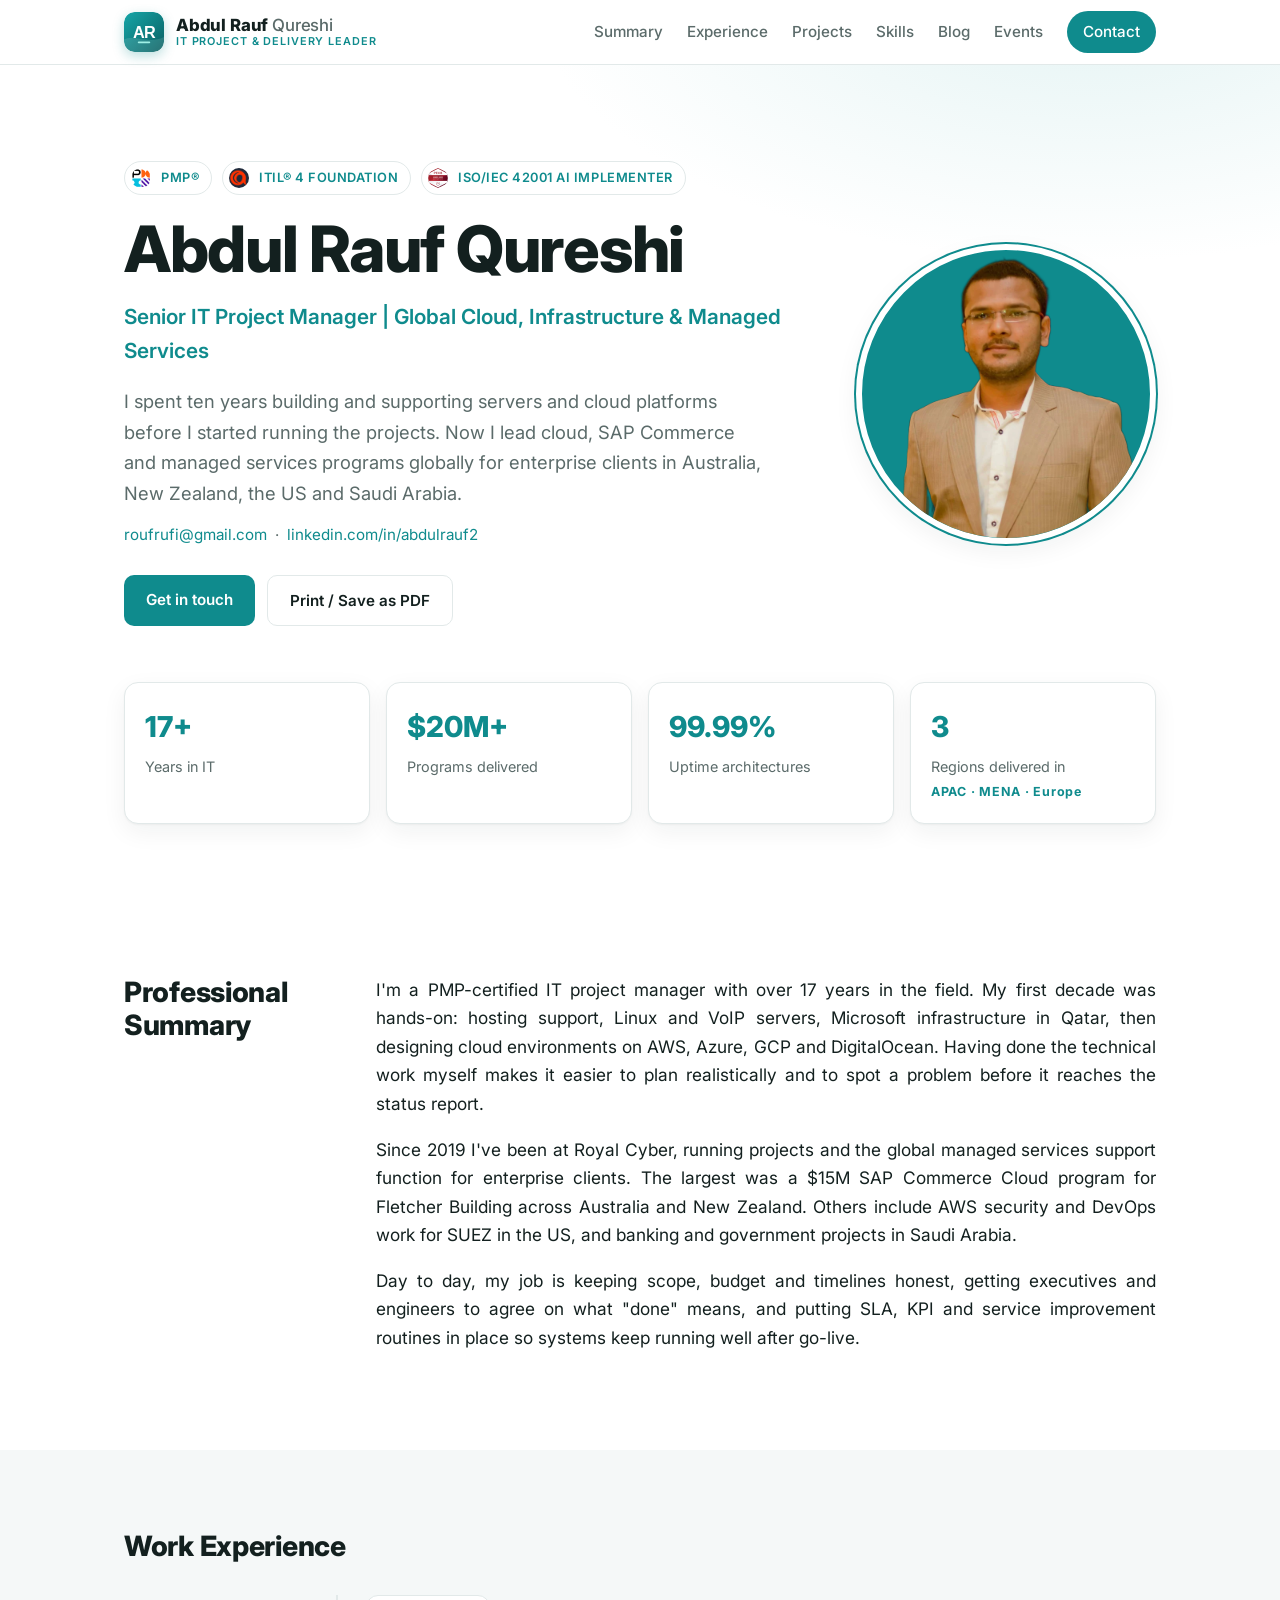
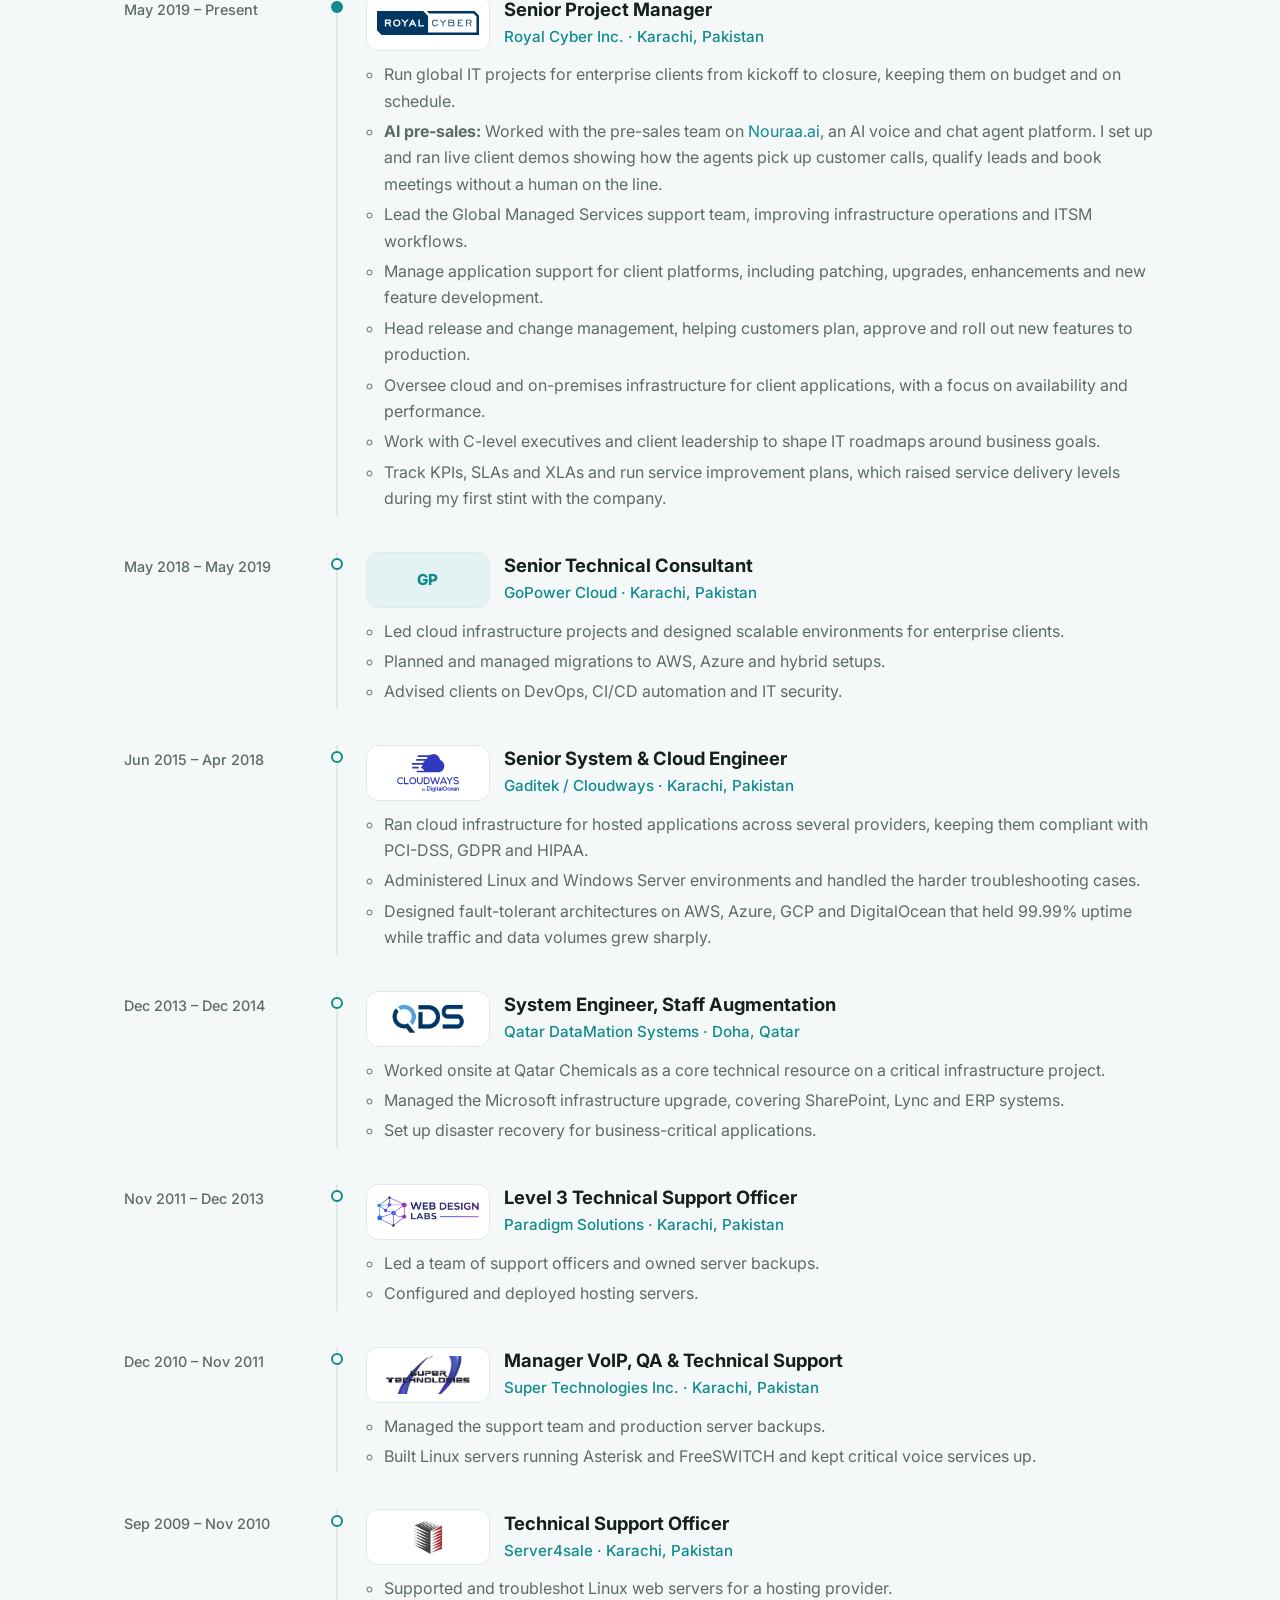
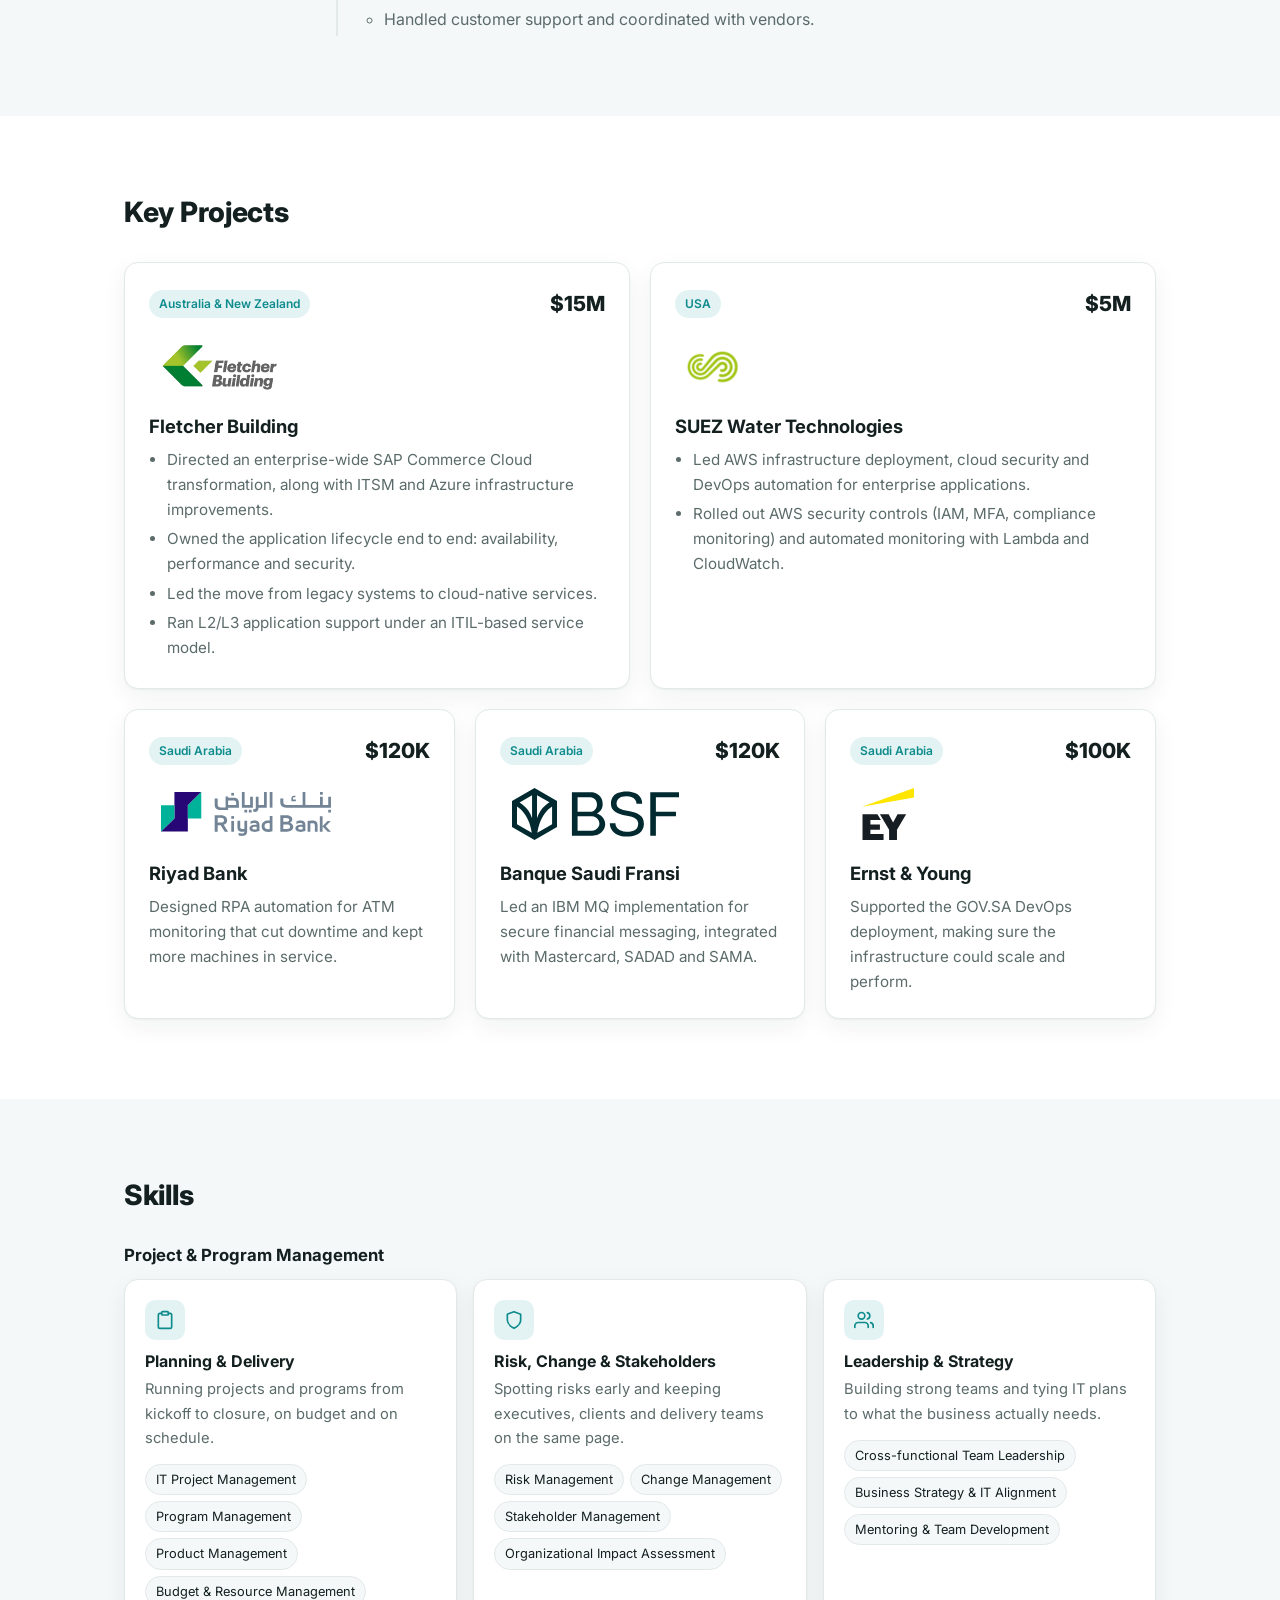
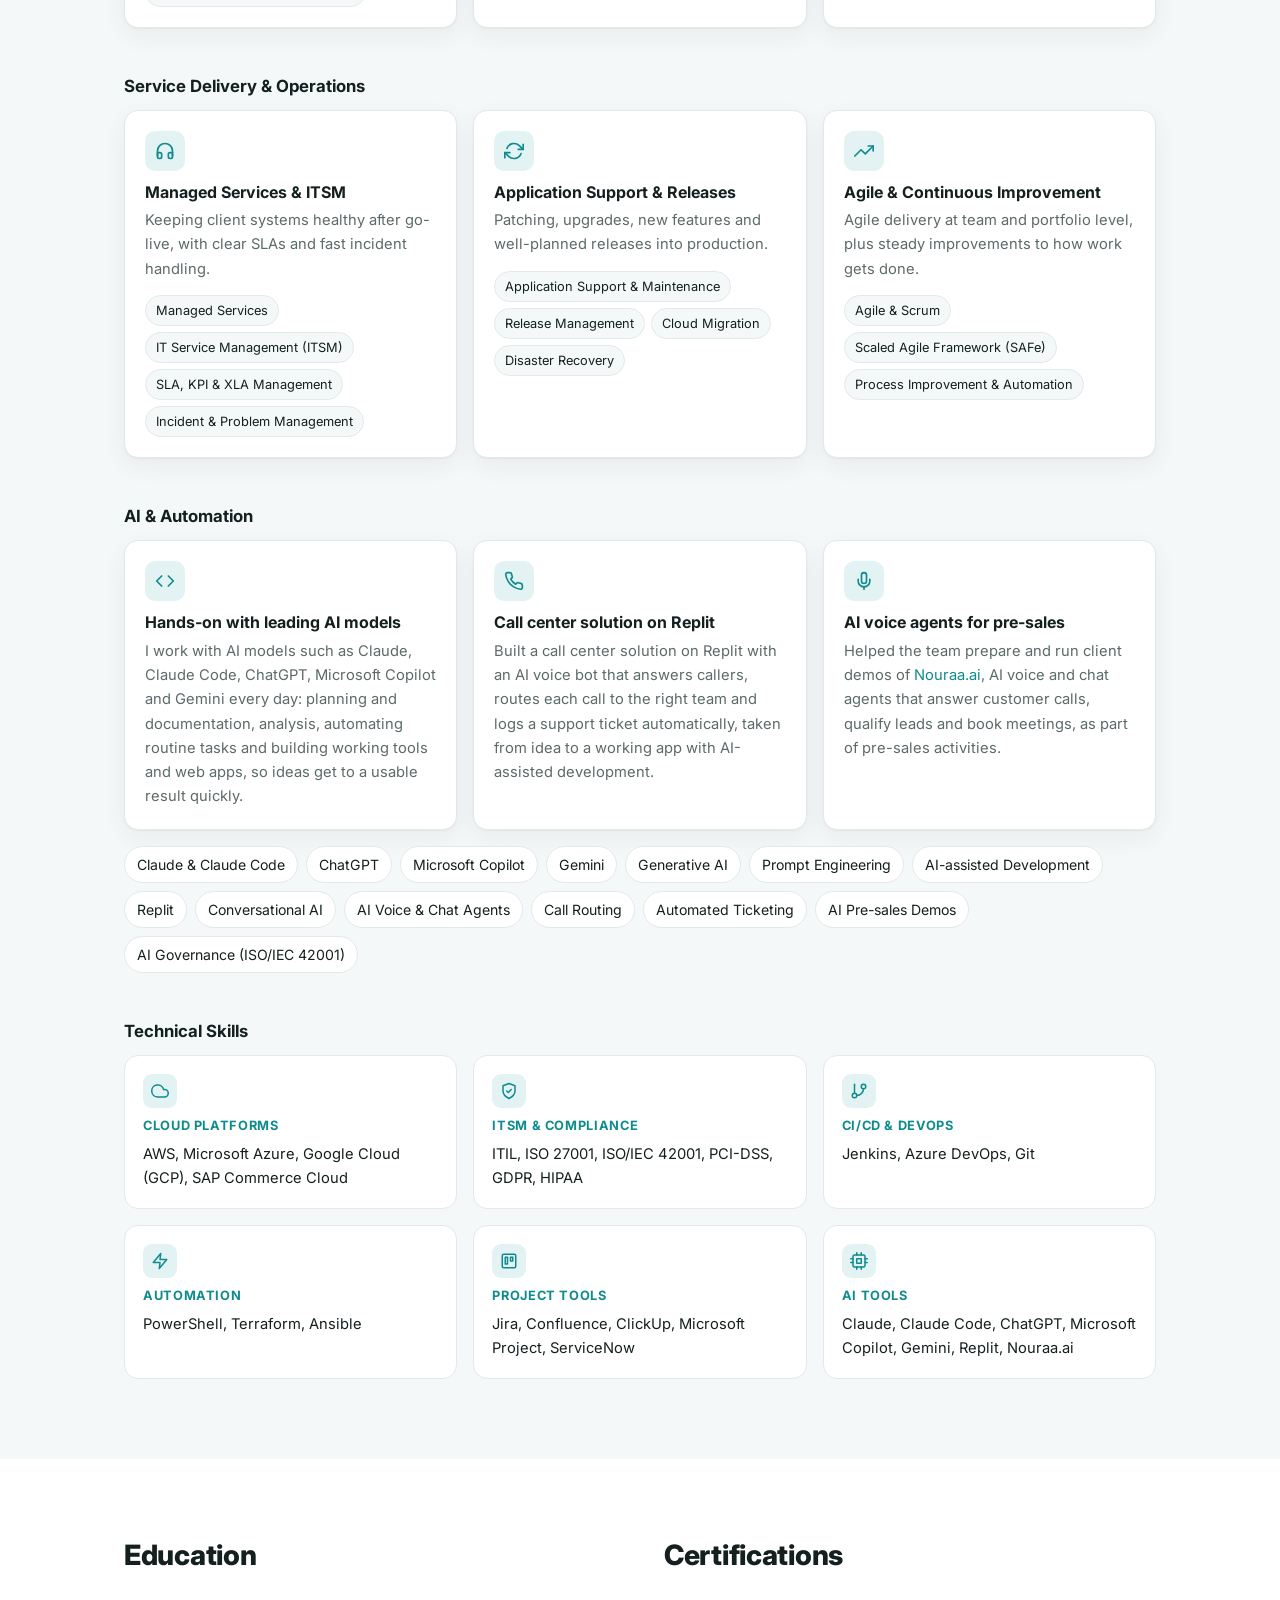
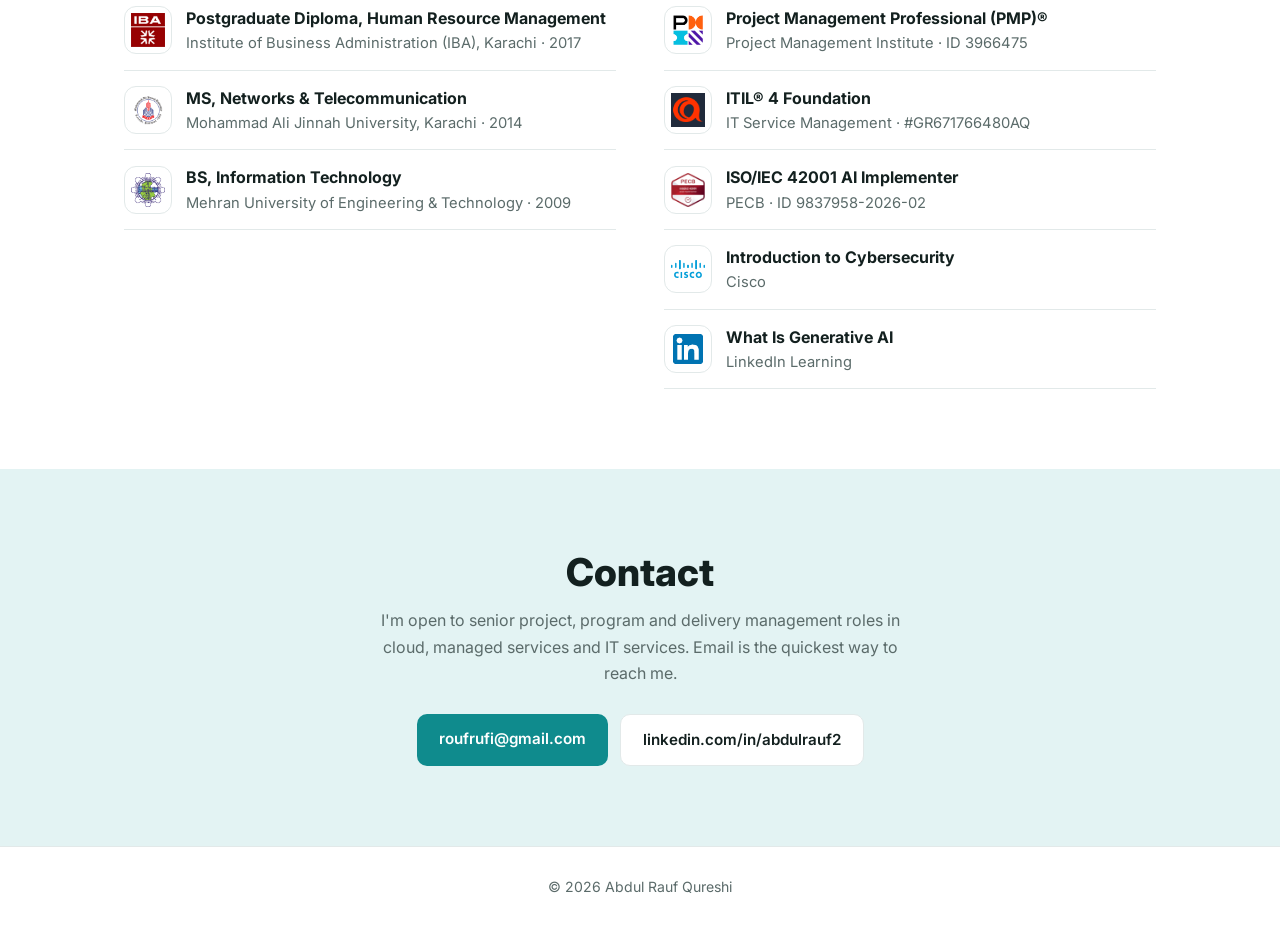
==== index.html @ b6dbe7a8 "Restyle Skills as icon cards matching the AI section Six themed skill cards with short descriptions," ====
<!doctype html>
<html lang="en">
<head>
  <meta charset="utf-8">
  <meta name="viewport" content="width=device-width, initial-scale=1">
  <title>Abdul Rauf Qureshi | Senior IT Project Manager, PMP</title>
  <meta name="description" content="Abdul Rauf Qureshi, PMP. Senior IT Project Manager with 17+ years in IT, leading global cloud, SAP Commerce Cloud and managed services programs for enterprise clients.">
  <meta name="author" content="Abdul Rauf Qureshi">
  <meta property="og:title" content="Abdul Rauf Qureshi | Senior IT Project Manager, PMP">
  <meta property="og:description" content="Senior IT Project Manager with 17+ years in IT, leading global cloud, SAP Commerce Cloud and managed services programs for enterprise clients.">
  <meta property="og:type" content="profile">
  <link rel="icon" href="mark.svg" type="image/svg+xml">
  <link rel="preconnect" href="https://fonts.googleapis.com">
  <link rel="preconnect" href="https://fonts.gstatic.com" crossorigin>
  <link href="https://fonts.googleapis.com/css2?family=Inter:wght@400;500;600;700;800&display=swap" rel="stylesheet">
  <link rel="stylesheet" href="styles.css">
  <script type="application/ld+json">
  {
    "@context": "https://schema.org",
    "@type": "Person",
    "name": "Abdul Rauf Qureshi",
    "jobTitle": "Senior IT Project Manager",
    "worksFor": { "@type": "Organization", "name": "Royal Cyber Inc." },
    "email": "mailto:roufrufi@gmail.com",
    "image": "profile.webp",
    "sameAs": ["https://www.linkedin.com/in/abdulrauf2/"],
    "alumniOf": [
      { "@type": "CollegeOrUniversity", "name": "Institute of Business Administration (IBA), Karachi" },
      { "@type": "CollegeOrUniversity", "name": "Mohammad Ali Jinnah University" },
      { "@type": "CollegeOrUniversity", "name": "Mehran University of Engineering & Technology" }
    ],
    "hasCredential": [
      { "@type": "EducationalOccupationalCredential", "name": "Project Management Professional (PMP)", "recognizedBy": { "@type": "Organization", "name": "Project Management Institute" } },
      { "@type": "EducationalOccupationalCredential", "name": "ITIL 4 Foundation" },
      { "@type": "EducationalOccupationalCredential", "name": "ISO/IEC 42001 AI Implementer" }
    ],
    "knowsAbout": ["Generative AI", "Claude", "Claude Code", "ChatGPT", "Microsoft Copilot", "Gemini", "AI Voice Agents", "IT Project Management", "Program Management", "Managed Services", "Cloud Infrastructure", "AWS", "Microsoft Azure", "Google Cloud", "SAP Commerce Cloud", "ITIL", "ITSM", "Agile", "SAFe", "DevOps", "ISO 27001", "PCI-DSS", "ISO/IEC 42001"]
  }
  </script>
</head>
<body>
  <header class="nav">
    <div class="container nav-inner">
      <a href="#top" class="brand" aria-label="Abdul Rauf Qureshi, back to top">
        <img class="brand-mark" src="mark.svg" alt="" width="40" height="40">
        <span class="brand-text">
          <span class="brand-name">Abdul Rauf <span>Qureshi</span></span>
          <span class="brand-tag">IT Project &amp; Delivery Leader</span>
        </span>
      </a>
      <button class="nav-toggle" type="button" aria-expanded="false" aria-controls="site-nav" aria-label="Open menu">
        <span></span><span></span><span></span>
      </button>
      <nav id="site-nav">
        <a href="#summary">Summary</a>
        <a href="#experience">Experience</a>
        <a href="#projects">Projects</a>
        <a href="#skills">Skills</a>
        <a href="blog.html">Blog</a>
        <a href="events.html">Events</a>
        <a href="#contact" class="nav-cta">Contact</a>
      </nav>
    </div>
  </header>

  <main id="top">
    <!-- Hero -->
    <section class="hero">
      <div class="container hero-inner">
        <div class="hero-top">
          <div class="hero-text">
            <ul class="eyebrow certs-row">
              <li><img src="logos/pmi.png" alt="" width="24" height="24">PMP®</li>
              <li><img src="logos/peoplecert.png" alt="" width="24" height="24">ITIL® 4 Foundation</li>
              <li><img src="logos/pecb-iso-42001.png" alt="" width="24" height="24">ISO/IEC 42001 AI Implementer</li>
            </ul>
            <h1>Abdul Rauf Qureshi</h1>
            <p class="role">Senior IT Project Manager | Global Cloud, Infrastructure &amp; Managed Services</p>
            <p class="lead">I spent ten years building and supporting servers and cloud platforms before I started running the projects. Now I lead cloud, SAP Commerce and managed services programs globally for enterprise clients in Australia, New Zealand, the US and Saudi Arabia.</p>
            <p class="contact-line">
              <a href="mailto:roufrufi@gmail.com">roufrufi@gmail.com</a>
              <span aria-hidden="true">·</span>
              <a href="https://www.linkedin.com/in/abdulrauf2/" target="_blank" rel="noopener">linkedin.com/in/abdulrauf2</a>
            </p>
            <div class="hero-actions">
              <a class="btn primary" href="mailto:roufrufi@gmail.com">Get in touch</a>
              <a class="btn ghost" href="#" onclick="window.print(); return false;">Print / Save as PDF</a>
            </div>
          </div>
          <img class="hero-photo" src="profile.webp" alt="Abdul Rauf Qureshi" width="720" height="720">
        </div>
        <dl class="stats">
          <div><dt>17+</dt><dd>Years in IT</dd></div>
          <div><dt>$20M+</dt><dd>Programs delivered</dd></div>
          <div><dt>99.99%</dt><dd>Uptime architectures</dd></div>
          <div><dt>3</dt><dd>Regions delivered in<span class="stat-note">APAC · MENA · Europe</span></dd></div>
        </dl>
      </div>
    </section>

    <!-- Summary -->
    <section id="summary" class="section">
      <div class="container two-col">
        <h2 class="section-title">Professional Summary</h2>
        <div>
          <p>I'm a PMP-certified IT project manager with over 17 years in the field. My first decade was hands-on: hosting support, Linux and VoIP servers, Microsoft infrastructure in Qatar, then designing cloud environments on AWS, Azure, GCP and DigitalOcean. Having done the technical work myself makes it easier to plan realistically and to spot a problem before it reaches the status report.</p>
          <p>Since 2019 I've been at Royal Cyber, running projects and the global managed services support function for enterprise clients. The largest was a $15M SAP Commerce Cloud program for Fletcher Building across Australia and New Zealand. Others include AWS security and DevOps work for SUEZ in the US, and banking and government projects in Saudi Arabia.</p>
          <p>Day to day, my job is keeping scope, budget and timelines honest, getting executives and engineers to agree on what "done" means, and putting SLA, KPI and service improvement routines in place so systems keep running well after go-live.</p>
        </div>
      </div>
    </section>

    <!-- Experience -->
    <section id="experience" class="section alt">
      <div class="container">
        <h2 class="section-title">Work Experience</h2>
        <ol class="timeline">
          <li>
            <div class="when">May 2019 – Present</div>
            <div class="what">
              <div class="job-head">
                <span class="logo"><img src="logos/royal-cyber.svg" alt="" loading="lazy"></span>
                <div>
                  <h3>Senior Project Manager</h3>
                  <p class="org">Royal Cyber Inc. · Karachi, Pakistan</p>
                </div>
              </div>
              <ul>
                <li>Run global IT projects for enterprise clients from kickoff to closure, keeping them on budget and on schedule.</li>
                <li><strong>AI pre-sales:</strong> Worked with the pre-sales team on <a href="https://www.nouraa.ai/" target="_blank" rel="noopener">Nouraa.ai</a>, an AI voice and chat agent platform. I set up and ran live client demos showing how the agents pick up customer calls, qualify leads and book meetings without a human on the line.</li>
                <li>Lead the Global Managed Services support team, improving infrastructure operations and ITSM workflows.</li>
                <li>Manage application support for client platforms, including patching, upgrades, enhancements and new feature development.</li>
                <li>Head release and change management, helping customers plan, approve and roll out new features to production.</li>
                <li>Oversee cloud and on-premises infrastructure for client applications, with a focus on availability and performance.</li>
                <li>Work with C-level executives and client leadership to shape IT roadmaps around business goals.</li>
                <li>Track KPIs, SLAs and XLAs and run service improvement plans, which raised service delivery levels during my first stint with the company.</li>
              </ul>
            </div>
          </li>
          <li>
            <div class="when">May 2018 – May 2019</div>
            <div class="what">
              <div class="job-head">
                <span class="logo initials" aria-hidden="true">GP</span>
                <div>
                  <h3>Senior Technical Consultant</h3>
                  <p class="org">GoPower Cloud · Karachi, Pakistan</p>
                </div>
              </div>
              <ul>
                <li>Led cloud infrastructure projects and designed scalable environments for enterprise clients.</li>
                <li>Planned and managed migrations to AWS, Azure and hybrid setups.</li>
                <li>Advised clients on DevOps, CI/CD automation and IT security.</li>
              </ul>
            </div>
          </li>
          <li>
            <div class="when">Jun 2015 – Apr 2018</div>
            <div class="what">
              <div class="job-head">
                <span class="logo"><img src="logos/cloudways.svg" alt="" loading="lazy"></span>
                <div>
                  <h3>Senior System &amp; Cloud Engineer</h3>
                  <p class="org">Gaditek / Cloudways · Karachi, Pakistan</p>
                </div>
              </div>
              <ul>
                <li>Ran cloud infrastructure for hosted applications across several providers, keeping them compliant with PCI-DSS, GDPR and HIPAA.</li>
                <li>Administered Linux and Windows Server environments and handled the harder troubleshooting cases.</li>
                <li>Designed fault-tolerant architectures on AWS, Azure, GCP and DigitalOcean that held 99.99% uptime while traffic and data volumes grew sharply.</li>
              </ul>
            </div>
          </li>
          <li>
            <div class="when">Dec 2013 – Dec 2014</div>
            <div class="what">
              <div class="job-head">
                <span class="logo"><img src="logos/qds.png" alt="" loading="lazy"></span>
                <div>
                  <h3>System Engineer, Staff Augmentation</h3>
                  <p class="org">Qatar DataMation Systems · Doha, Qatar</p>
                </div>
              </div>
              <ul>
                <li>Worked onsite at Qatar Chemicals as a core technical resource on a critical infrastructure project.</li>
                <li>Managed the Microsoft infrastructure upgrade, covering SharePoint, Lync and ERP systems.</li>
                <li>Set up disaster recovery for business-critical applications.</li>
              </ul>
            </div>
          </li>
          <li>
            <div class="when">Nov 2011 – Dec 2013</div>
            <div class="what">
              <div class="job-head">
                <span class="logo"><img src="logos/paradigm-solutions.png" alt="" loading="lazy"></span>
                <div>
                  <h3>Level 3 Technical Support Officer</h3>
                  <p class="org">Paradigm Solutions · Karachi, Pakistan</p>
                </div>
              </div>
              <ul>
                <li>Led a team of support officers and owned server backups.</li>
                <li>Configured and deployed hosting servers.</li>
              </ul>
            </div>
          </li>
          <li>
            <div class="when">Dec 2010 – Nov 2011</div>
            <div class="what">
              <div class="job-head">
                <span class="logo"><img src="logos/super-technologies.png" alt="" loading="lazy"></span>
                <div>
                  <h3>Manager VoIP, QA &amp; Technical Support</h3>
                  <p class="org">Super Technologies Inc. · Karachi, Pakistan</p>
                </div>
              </div>
              <ul>
                <li>Managed the support team and production server backups.</li>
                <li>Built Linux servers running Asterisk and FreeSWITCH and kept critical voice services up.</li>
              </ul>
            </div>
          </li>
          <li>
            <div class="when">Sep 2009 – Nov 2010</div>
            <div class="what">
              <div class="job-head">
                <span class="logo"><img src="logos/server4sale.jpg" alt="" loading="lazy"></span>
                <div>
                  <h3>Technical Support Officer</h3>
                  <p class="org">Server4sale · Karachi, Pakistan</p>
                </div>
              </div>
              <ul>
                <li>Supported and troubleshot Linux web servers for a hosting provider.</li>
                <li>Handled customer support and coordinated with vendors.</li>
              </ul>
            </div>
          </li>
        </ol>
      </div>
    </section>

    <!-- Projects -->
    <section id="projects" class="section">
      <div class="container">
        <h2 class="section-title">Key Projects</h2>
        <div class="cards">
          <article class="card featured">
            <div class="card-head">
              <span class="tag">Australia &amp; New Zealand</span>
              <span class="value">$15M</span>
            </div>
            <img class="card-logo" src="logos/fletcher-building.png" alt="" loading="lazy">
            <h3>Fletcher Building</h3>
            <ul>
              <li>Directed an enterprise-wide SAP Commerce Cloud transformation, along with ITSM and Azure infrastructure improvements.</li>
              <li>Owned the application lifecycle end to end: availability, performance and security.</li>
              <li>Led the move from legacy systems to cloud-native services.</li>
              <li>Ran L2/L3 application support under an ITIL-based service model.</li>
            </ul>
          </article>
          <article class="card featured">
            <div class="card-head">
              <span class="tag">USA</span>
              <span class="value">$5M</span>
            </div>
            <img class="card-logo" src="logos/suez.png" alt="" loading="lazy">
            <h3>SUEZ Water Technologies</h3>
            <ul>
              <li>Led AWS infrastructure deployment, cloud security and DevOps automation for enterprise applications.</li>
              <li>Rolled out AWS security controls (IAM, MFA, compliance monitoring) and automated monitoring with Lambda and CloudWatch.</li>
            </ul>
          </article>
          <article class="card">
            <div class="card-head">
              <span class="tag">Saudi Arabia</span>
              <span class="value">$120K</span>
            </div>
            <img class="card-logo" src="logos/riyad-bank.svg" alt="" loading="lazy">
            <h3>Riyad Bank</h3>
            <p>Designed RPA automation for ATM monitoring that cut downtime and kept more machines in service.</p>
          </article>
          <article class="card">
            <div class="card-head">
              <span class="tag">Saudi Arabia</span>
              <span class="value">$120K</span>
            </div>
            <img class="card-logo" src="logos/bsf.svg" alt="" loading="lazy">
            <h3>Banque Saudi Fransi</h3>
            <p>Led an IBM MQ implementation for secure financial messaging, integrated with Mastercard, SADAD and SAMA.</p>
          </article>
          <article class="card">
            <div class="card-head">
              <span class="tag">Saudi Arabia</span>
              <span class="value">$100K</span>
            </div>
            <img class="card-logo" src="logos/ey.svg" alt="" loading="lazy">
            <h3>Ernst &amp; Young</h3>
            <p>Supported the GOV.SA DevOps deployment, making sure the infrastructure could scale and perform.</p>
          </article>
        </div>
      </div>
    </section>

    <!-- Skills -->
    <section id="skills" class="section alt">
      <div class="container">
        <h2 class="section-title">Skills</h2>
        <h3 class="sub-title first">Project &amp; Program Management</h3>
        <div class="skill-grid">
          <article class="skill-card">
            <span class="skill-icon" aria-hidden="true"><svg viewBox="0 0 24 24" fill="none" stroke="currentColor" stroke-width="2" stroke-linecap="round" stroke-linejoin="round"><path d="M16 4h2a2 2 0 0 1 2 2v14a2 2 0 0 1-2 2H6a2 2 0 0 1-2-2V6a2 2 0 0 1 2-2h2"/><rect x="8" y="2" width="8" height="4" rx="1"/></svg></span>
            <h4>Planning &amp; Delivery</h4>
            <p>Running projects and programs from kickoff to closure, on budget and on schedule.</p>
            <ul class="chips chips-sm"><li>IT Project Management</li><li>Program Management</li><li>Product Management</li><li>Budget &amp; Resource Management</li></ul>
          </article>
          <article class="skill-card">
            <span class="skill-icon" aria-hidden="true"><svg viewBox="0 0 24 24" fill="none" stroke="currentColor" stroke-width="2" stroke-linecap="round" stroke-linejoin="round"><path d="M12 22s8-4 8-10V5l-8-3-8 3v7c0 6 8 10 8 10z"/></svg></span>
            <h4>Risk, Change &amp; Stakeholders</h4>
            <p>Spotting risks early and keeping executives, clients and delivery teams on the same page.</p>
            <ul class="chips chips-sm"><li>Risk Management</li><li>Change Management</li><li>Stakeholder Management</li><li>Organizational Impact Assessment</li></ul>
          </article>
          <article class="skill-card">
            <span class="skill-icon" aria-hidden="true"><svg viewBox="0 0 24 24" fill="none" stroke="currentColor" stroke-width="2" stroke-linecap="round" stroke-linejoin="round"><path d="M17 21v-2a4 4 0 0 0-4-4H5a4 4 0 0 0-4 4v2"/><circle cx="9" cy="7" r="4"/><path d="M23 21v-2a4 4 0 0 0-3-3.87"/><path d="M16 3.13a4 4 0 0 1 0 7.75"/></svg></span>
            <h4>Leadership &amp; Strategy</h4>
            <p>Building strong teams and tying IT plans to what the business actually needs.</p>
            <ul class="chips chips-sm"><li>Cross-functional Team Leadership</li><li>Business Strategy &amp; IT Alignment</li><li>Mentoring &amp; Team Development</li></ul>
          </article>
        </div>

        <h3 class="sub-title">Service Delivery &amp; Operations</h3>
        <div class="skill-grid">
          <article class="skill-card">
            <span class="skill-icon" aria-hidden="true"><svg viewBox="0 0 24 24" fill="none" stroke="currentColor" stroke-width="2" stroke-linecap="round" stroke-linejoin="round"><path d="M3 18v-6a9 9 0 0 1 18 0v6"/><path d="M21 19a2 2 0 0 1-2 2h-1a2 2 0 0 1-2-2v-3a2 2 0 0 1 2-2h3zM3 19a2 2 0 0 0 2 2h1a2 2 0 0 0 2-2v-3a2 2 0 0 0-2-2H3z"/></svg></span>
            <h4>Managed Services &amp; ITSM</h4>
            <p>Keeping client systems healthy after go-live, with clear SLAs and fast incident handling.</p>
            <ul class="chips chips-sm"><li>Managed Services</li><li>IT Service Management (ITSM)</li><li>SLA, KPI &amp; XLA Management</li><li>Incident &amp; Problem Management</li></ul>
          </article>
          <article class="skill-card">
            <span class="skill-icon" aria-hidden="true"><svg viewBox="0 0 24 24" fill="none" stroke="currentColor" stroke-width="2" stroke-linecap="round" stroke-linejoin="round"><polyline points="23 4 23 10 17 10"/><polyline points="1 20 1 14 7 14"/><path d="M3.51 9a9 9 0 0 1 14.85-3.36L23 10M1 14l4.64 4.36A9 9 0 0 0 20.49 15"/></svg></span>
            <h4>Application Support &amp; Releases</h4>
            <p>Patching, upgrades, new features and well-planned releases into production.</p>
            <ul class="chips chips-sm"><li>Application Support &amp; Maintenance</li><li>Release Management</li><li>Cloud Migration</li><li>Disaster Recovery</li></ul>
          </article>
          <article class="skill-card">
            <span class="skill-icon" aria-hidden="true"><svg viewBox="0 0 24 24" fill="none" stroke="currentColor" stroke-width="2" stroke-linecap="round" stroke-linejoin="round"><polyline points="23 6 13.5 15.5 8.5 10.5 1 18"/><polyline points="17 6 23 6 23 12"/></svg></span>
            <h4>Agile &amp; Continuous Improvement</h4>
            <p>Agile delivery at team and portfolio level, plus steady improvements to how work gets done.</p>
            <ul class="chips chips-sm"><li>Agile &amp; Scrum</li><li>Scaled Agile Framework (SAFe)</li><li>Process Improvement &amp; Automation</li></ul>
          </article>
        </div>

        <h3 class="sub-title">AI &amp; Automation</h3>
        <div class="skill-grid">
          <article class="skill-card">
            <span class="skill-icon" aria-hidden="true">
              <svg viewBox="0 0 24 24" fill="none" stroke="currentColor" stroke-width="2" stroke-linecap="round" stroke-linejoin="round"><polyline points="16 18 22 12 16 6"/><polyline points="8 6 2 12 8 18"/></svg>
            </span>
            <h4>Hands-on with leading AI models</h4>
            <p>I work with AI models such as Claude, Claude Code, ChatGPT, Microsoft Copilot and Gemini every day: planning and documentation, analysis, automating routine tasks and building working tools and web apps, so ideas get to a usable result quickly.</p>
          </article>
          <article class="skill-card">
            <span class="skill-icon" aria-hidden="true">
              <svg viewBox="0 0 24 24" fill="none" stroke="currentColor" stroke-width="2" stroke-linecap="round" stroke-linejoin="round"><path d="M22 16.9v3a2 2 0 0 1-2.2 2 19.8 19.8 0 0 1-8.6-3.1 19.5 19.5 0 0 1-6-6A19.8 19.8 0 0 1 2.1 4.2 2 2 0 0 1 4.1 2h3a2 2 0 0 1 2 1.7c.1.9.4 1.8.7 2.7a2 2 0 0 1-.5 2.1L8 9.8a16 16 0 0 0 6 6l1.3-1.3a2 2 0 0 1 2.1-.4c.9.3 1.8.6 2.7.7a2 2 0 0 1 1.7 2z"/></svg>
            </span>
            <h4>Call center solution on Replit</h4>
            <p>Built a call center solution on Replit with an AI voice bot that answers callers, routes each call to the right team and logs a support ticket automatically, taken from idea to a working app with AI-assisted development.</p>
          </article>
          <article class="skill-card">
            <span class="skill-icon" aria-hidden="true">
              <svg viewBox="0 0 24 24" fill="none" stroke="currentColor" stroke-width="2" stroke-linecap="round" stroke-linejoin="round"><path d="M12 2a3 3 0 0 0-3 3v7a3 3 0 0 0 6 0V5a3 3 0 0 0-3-3z"/><path d="M19 10v2a7 7 0 0 1-14 0v-2"/><line x1="12" y1="19" x2="12" y2="22"/></svg>
            </span>
            <h4>AI voice agents for pre-sales</h4>
            <p>Helped the team prepare and run client demos of <a href="https://www.nouraa.ai/" target="_blank" rel="noopener">Nouraa.ai</a>, AI voice and chat agents that answer customer calls, qualify leads and book meetings, as part of pre-sales activities.</p>
          </article>
        </div>
        <ul class="chips ai-chips">
          <li>Claude &amp; Claude Code</li><li>ChatGPT</li><li>Microsoft Copilot</li><li>Gemini</li><li>Generative AI</li><li>Prompt Engineering</li><li>AI-assisted Development</li><li>Replit</li>
          <li>Conversational AI</li><li>AI Voice &amp; Chat Agents</li><li>Call Routing</li><li>Automated Ticketing</li><li>AI Pre-sales Demos</li><li>AI Governance (ISO/IEC 42001)</li>
        </ul>

        <h3 class="sub-title">Technical Skills</h3>
        <div class="tech-grid">
          <div><span class="tech-icon" aria-hidden="true"><svg viewBox="0 0 24 24" fill="none" stroke="currentColor" stroke-width="2" stroke-linecap="round" stroke-linejoin="round"><path d="M18 10h-1.26A8 8 0 1 0 9 20h9a5 5 0 0 0 0-10z"/></svg></span><h4>Cloud Platforms</h4><p>AWS, Microsoft Azure, Google Cloud (GCP), SAP Commerce Cloud</p></div>
          <div><span class="tech-icon" aria-hidden="true"><svg viewBox="0 0 24 24" fill="none" stroke="currentColor" stroke-width="2" stroke-linecap="round" stroke-linejoin="round"><path d="M12 22s8-4 8-10V5l-8-3-8 3v7c0 6 8 10 8 10z"/><polyline points="9 12 11 14 15 10"/></svg></span><h4>ITSM &amp; Compliance</h4><p>ITIL, ISO 27001, ISO/IEC 42001, PCI-DSS, GDPR, HIPAA</p></div>
          <div><span class="tech-icon" aria-hidden="true"><svg viewBox="0 0 24 24" fill="none" stroke="currentColor" stroke-width="2" stroke-linecap="round" stroke-linejoin="round"><line x1="6" y1="3" x2="6" y2="15"/><circle cx="18" cy="6" r="3"/><circle cx="6" cy="18" r="3"/><path d="M18 9a9 9 0 0 1-9 9"/></svg></span><h4>CI/CD &amp; DevOps</h4><p>Jenkins, Azure DevOps, Git</p></div>
          <div><span class="tech-icon" aria-hidden="true"><svg viewBox="0 0 24 24" fill="none" stroke="currentColor" stroke-width="2" stroke-linecap="round" stroke-linejoin="round"><polygon points="13 2 3 14 12 14 11 22 21 10 12 10 13 2"/></svg></span><h4>Automation</h4><p>PowerShell, Terraform, Ansible</p></div>
          <div><span class="tech-icon" aria-hidden="true"><svg viewBox="0 0 24 24" fill="none" stroke="currentColor" stroke-width="2" stroke-linecap="round" stroke-linejoin="round"><rect x="3" y="3" width="18" height="18" rx="2"/><rect x="7" y="7" width="3" height="9"/><rect x="14" y="7" width="3" height="5"/></svg></span><h4>Project Tools</h4><p>Jira, Confluence, ClickUp, Microsoft Project, ServiceNow</p></div>
          <div><span class="tech-icon" aria-hidden="true"><svg viewBox="0 0 24 24" fill="none" stroke="currentColor" stroke-width="2" stroke-linecap="round" stroke-linejoin="round"><rect x="4" y="4" width="16" height="16" rx="2"/><rect x="9" y="9" width="6" height="6"/><path d="M9 1v3M15 1v3M9 20v3M15 20v3M20 9h3M20 14h3M1 9h3M1 14h3"/></svg></span><h4>AI Tools</h4><p>Claude, Claude Code, ChatGPT, Microsoft Copilot, Gemini, Replit, Nouraa.ai</p></div>
        </div>
      </div>
    </section>

    <!-- Education & Certifications -->
    <section class="section">
      <div class="container cols">
        <div>
          <h2 class="section-title">Education</h2>
          <ul class="list">
            <li><span class="logo"><img src="logos/iba.png" alt="" loading="lazy"></span><div><strong>Postgraduate Diploma, Human Resource Management</strong><span>Institute of Business Administration (IBA), Karachi · 2017</span></div></li>
            <li><span class="logo"><img src="logos/maju.png" alt="" loading="lazy"></span><div><strong>MS, Networks &amp; Telecommunication</strong><span>Mohammad Ali Jinnah University, Karachi · 2014</span></div></li>
            <li><span class="logo"><img src="logos/muet.png" alt="" loading="lazy"></span><div><strong>BS, Information Technology</strong><span>Mehran University of Engineering &amp; Technology · 2009</span></div></li>
          </ul>
        </div>
        <div>
          <h2 class="section-title">Certifications</h2>
          <ul class="list">
            <li><span class="logo"><img src="logos/pmi.png" alt="" loading="lazy"></span><div><strong>Project Management Professional (PMP)®</strong><span>Project Management Institute · ID 3966475</span></div></li>
            <li><span class="logo"><img src="logos/peoplecert.png" alt="" loading="lazy"></span><div><strong>ITIL® 4 Foundation</strong><span>IT Service Management · #GR671766480AQ</span></div></li>
            <li><span class="logo"><img src="logos/pecb-iso-42001.png" alt="" loading="lazy"></span><div><strong>ISO/IEC 42001 AI Implementer</strong><span>PECB · ID 9837958-2026-02</span></div></li>
            <li><span class="logo"><img src="logos/cisco.svg" alt="" loading="lazy"></span><div><strong>Introduction to Cybersecurity</strong><span>Cisco</span></div></li>
            <li><span class="logo"><img src="logos/linkedin.png" alt="" loading="lazy"></span><div><strong>What Is Generative AI</strong><span>LinkedIn Learning</span></div></li>
          </ul>
        </div>
      </div>
    </section>

    <!-- Contact -->
    <section id="contact" class="section contact">
      <div class="container contact-inner">
        <h2>Contact</h2>
        <p>I'm open to senior project, program and delivery management roles in cloud, managed services and IT services. Email is the quickest way to reach me.</p>
        <div class="hero-actions">
          <a class="btn primary" href="mailto:roufrufi@gmail.com">roufrufi@gmail.com</a>
          <a class="btn ghost" href="https://www.linkedin.com/in/abdulrauf2/" target="_blank" rel="noopener">linkedin.com/in/abdulrauf2</a>
        </div>
      </div>
    </section>
  </main>

  <footer class="footer">
    <div class="container">© <span id="year">2026</span> Abdul Rauf Qureshi</div>
  </footer>

  <script>document.getElementById('year').textContent = new Date().getFullYear();</script>
  <script>
    (function () {
      var header = document.querySelector('.nav'), btn = header.querySelector('.nav-toggle');
      function set(open) { header.classList.toggle('nav-open', open); btn.setAttribute('aria-expanded', open); btn.setAttribute('aria-label', open ? 'Close menu' : 'Open menu'); }
      btn.addEventListener('click', function () { set(!header.classList.contains('nav-open')); });
      header.querySelectorAll('#site-nav a').forEach(function (a) { a.addEventListener('click', function () { set(false); }); });
      document.addEventListener('keydown', function (e) { if (e.key === 'Escape') set(false); });
    })();
  </script>
</body>
</html>
---- styles.css ----
:root {
  --bg: #ffffff;
  --bg-alt: #f5f8f8;
  --surface: #ffffff;
  --text: #13201f;
  --muted: #5b6b6a;
  --border: #e2e9e9;
  --accent: #0f8b8d;
  --accent-strong: #0b6e70;
  --accent-soft: #e3f3f3;
  --shadow: 0 1px 2px rgba(16, 32, 31, .04), 0 8px 24px rgba(16, 32, 31, .06);
  --radius: 14px;
  --max: 1080px;
}

@media (prefers-color-scheme: dark) {
  :root {
    --bg: #0c1414;
    --bg-alt: #111c1c;
    --surface: #152222;
    --text: #e6eeee;
    --muted: #9db0af;
    --border: #213333;
    --accent: #3cc4c6;
    --accent-strong: #6ad6d8;
    --accent-soft: #163536;
    --shadow: 0 1px 2px rgba(0, 0, 0, .3), 0 8px 24px rgba(0, 0, 0, .3);
  }
}

*, *::before, *::after { box-sizing: border-box; }
html { scroll-behavior: smooth; scroll-padding-top: 72px; }
body {
  margin: 0;
  font-family: "Inter", system-ui, -apple-system, "Segoe UI", Roboto, sans-serif;
  background: var(--bg);
  color: var(--text);
  line-height: 1.65;
  -webkit-font-smoothing: antialiased;
}
a { color: var(--accent); text-decoration: none; }
a:hover { color: var(--accent-strong); }
h1, h2, h3, h4 { line-height: 1.2; margin: 0; }
p { margin: 0 0 1em; }

.container { max-width: var(--max); margin: 0 auto; padding: 0 24px; }

/* Nav */
.nav {
  position: sticky; top: 0; z-index: 10;
  background: color-mix(in srgb, var(--bg) 85%, transparent);
  backdrop-filter: saturate(160%) blur(10px);
  border-bottom: 1px solid var(--border);
}
.nav-inner { display: flex; align-items: center; justify-content: space-between; height: 64px; }
.brand { display: flex; align-items: center; gap: 12px; color: var(--text); }
.brand:hover { color: var(--text); }
.brand-mark {
  width: 40px; height: 40px; border-radius: 11px; flex: none;
  box-shadow: 0 4px 12px rgba(15, 139, 141, .28);
  transition: transform .2s;
}
.brand:hover .brand-mark { transform: rotate(-6deg) scale(1.05); }
.brand-text { display: flex; flex-direction: column; line-height: 1.15; }
.nav-toggle {
  display: none; flex-direction: column; justify-content: center; gap: 5px;
  width: 44px; height: 44px; padding: 0 11px; margin-left: 8px;
  background: none; border: 1px solid var(--border); border-radius: 10px; cursor: pointer;
}
.nav-toggle span { display: block; height: 2px; border-radius: 2px; background: var(--text); transition: transform .2s, opacity .2s; }
.nav.nav-open .nav-toggle span:nth-child(1) { transform: translateY(7px) rotate(45deg); }
.nav.nav-open .nav-toggle span:nth-child(2) { opacity: 0; }
.nav.nav-open .nav-toggle span:nth-child(3) { transform: translateY(-7px) rotate(-45deg); }
.brand-name { font-weight: 800; font-size: 1.05rem; letter-spacing: -.01em; }
.brand-name span { font-weight: 500; color: var(--muted); }
.brand-tag {
  font-size: .68rem; font-weight: 600; letter-spacing: .08em;
  text-transform: uppercase; color: var(--accent);
}
.nav nav { display: flex; gap: 24px; align-items: center; }
.nav nav a { color: var(--muted); font-weight: 500; font-size: .95rem; }
.nav nav a:hover { color: var(--text); }
.nav nav a.nav-cta {
  color: #fff; background: var(--accent); padding: 8px 16px; border-radius: 999px;
}
.nav nav a.nav-cta:hover { background: var(--accent-strong); color: #fff; }

/* Hero */
.hero {
  padding: 96px 0 72px;
  background:
    radial-gradient(800px 400px at 85% -10%, var(--accent-soft), transparent 70%),
    var(--bg);
}
.hero-top { display: grid; grid-template-columns: 1fr auto; gap: 48px; align-items: center; }
.hero-photo {
  width: 300px; height: 300px; object-fit: cover; object-position: 50% 15%;
  border-radius: 50%; border: 6px solid var(--surface); background: var(--accent);
  box-shadow: 0 0 0 2px var(--accent), var(--shadow);
}
.eyebrow {
  color: var(--accent); font-weight: 600; letter-spacing: .04em;
  text-transform: uppercase; font-size: .8rem; margin-bottom: 16px;
}
.certs-row { list-style: none; padding: 0; margin-top: 0; display: flex; flex-wrap: wrap; gap: 8px 10px; }
.certs-row li {
  display: inline-flex; align-items: center; gap: 8px;
  background: var(--surface); border: 1px solid var(--border);
  border-radius: 999px; padding: 4px 12px 4px 4px;
}
.certs-row img {
  width: 24px; height: 24px; object-fit: contain;
  background: #fff; border-radius: 50%; padding: 2px;
}
.hero h1 { font-size: clamp(2.4rem, 6vw, 4rem); font-weight: 800; letter-spacing: -.02em; }
.role { font-size: clamp(1.05rem, 2.2vw, 1.3rem); font-weight: 600; color: var(--accent); margin: 12px 0 0; }
.lead { font-size: clamp(1rem, 1.8vw, 1.15rem); color: var(--muted); max-width: 640px; margin: 18px 0 14px; }
.contact-line { display: flex; flex-wrap: wrap; gap: 8px; font-size: .95rem; color: var(--muted); margin-bottom: 28px; }
.hero-actions { display: flex; flex-wrap: wrap; gap: 12px; }
.btn {
  display: inline-block; padding: 12px 22px; border-radius: 10px;
  font-weight: 600; font-size: .95rem; transition: background .15s, border-color .15s, color .15s;
  overflow-wrap: anywhere;
}
.btn.primary { background: var(--accent); color: #fff; }
.btn.primary:hover { background: var(--accent-strong); color: #fff; }
.btn.ghost { border: 1px solid var(--border); color: var(--text); background: var(--surface); }
.btn.ghost:hover { border-color: var(--accent); color: var(--accent); }

.stats {
  display: grid; grid-template-columns: repeat(4, 1fr); gap: 16px;
  margin: 56px 0 0; padding: 0;
}
.stats div {
  background: var(--surface); border: 1px solid var(--border);
  border-radius: var(--radius); padding: 20px; box-shadow: var(--shadow);
}
.stats dt { font-size: 1.8rem; font-weight: 800; color: var(--accent); }
.stats dd { margin: 4px 0 0; color: var(--muted); font-size: .9rem; }
.stat-note { display: block; margin-top: 4px; font-size: .78rem; font-weight: 700; letter-spacing: .06em; color: var(--accent); }

/* Sections */
.section { padding: 80px 0; }
.section.alt { background: var(--bg-alt); }
.section-title {
  font-size: 1.75rem; font-weight: 800; letter-spacing: -.01em; margin-bottom: 32px;
}
.two-col { display: grid; grid-template-columns: 220px 1fr; gap: 32px; }
.two-col p { font-size: 1.08rem; color: var(--text); text-align: justify; hyphens: auto; }

/* Timeline */
.timeline { list-style: none; margin: 0; padding: 0; position: relative; }
.timeline > li {
  display: grid; grid-template-columns: 180px 1fr; gap: 32px;
  padding-bottom: 36px; position: relative;
}
.timeline > li:last-child { padding-bottom: 0; }
.when { color: var(--muted); font-size: .9rem; font-weight: 500; padding-top: 3px; }
.what {
  border-left: 2px solid var(--border); padding-left: 28px; position: relative;
}
.what::before {
  content: ""; position: absolute; left: -7px; top: 6px;
  width: 12px; height: 12px; border-radius: 50%;
  background: var(--bg-alt); border: 2px solid var(--accent);
}
.timeline > li:first-child .what::before { background: var(--accent); }
/* Organization logos: always on a white tile so dark marks stay visible in dark mode */
.logo {
  flex: none; width: 56px; height: 56px; border-radius: 12px;
  background: #fff; border: 1px solid var(--border);
  display: grid; place-items: center; padding: 7px; overflow: hidden;
}
.logo img { max-width: 100%; max-height: 100%; object-fit: contain; }
.logo.initials { background: var(--accent-soft); color: var(--accent); font-weight: 800; font-size: .95rem; letter-spacing: .02em; }
.job-head { display: flex; gap: 14px; align-items: center; margin-bottom: 10px; }
.job-head .logo { width: 124px; padding: 8px 10px; }
.job-head .logo img { max-height: 38px; }
@media (max-width: 640px) { .job-head .logo { width: 88px; height: 48px; } }
.job-head .org { margin-bottom: 0; }
.card-logo {
  display: block; height: 52px; max-width: 170px; object-fit: contain; object-position: left center;
  background: #fff; border-radius: 10px; padding: 8px 12px; margin-bottom: 14px; box-sizing: content-box;
}
.what h3 { font-size: 1.15rem; font-weight: 700; }
.org { color: var(--accent); font-weight: 500; font-size: .95rem; margin: 4px 0 10px; }
.what ul { margin: 0; padding-left: 18px; color: var(--muted); }
.what li { margin-bottom: 4px; }

/* Project cards */
.cards { display: grid; grid-template-columns: repeat(6, 1fr); gap: 20px; }
.card {
  grid-column: span 2;
  background: var(--surface); border: 1px solid var(--border);
  border-radius: var(--radius); padding: 24px; box-shadow: var(--shadow);
  transition: transform .15s, border-color .15s;
}
.card:hover { transform: translateY(-2px); border-color: var(--accent); }
.card.featured { grid-column: span 3; }
.card-head { display: flex; justify-content: space-between; align-items: center; margin-bottom: 12px; gap: 8px; }
.tag {
  font-size: .75rem; font-weight: 600; color: var(--accent);
  background: var(--accent-soft); padding: 4px 10px; border-radius: 999px;
}
.value { font-weight: 800; font-size: 1.3rem; }
.card h3 { font-size: 1.15rem; margin-bottom: 10px; }
.card p, .card ul { color: var(--muted); font-size: .95rem; margin: 0; }
.card ul { padding-left: 18px; }
.card li { margin-bottom: 4px; }

/* Skills */
.sub-title { font-size: 1.05rem; font-weight: 700; margin: 48px 0 14px; }
.sub-title.first { margin-top: 0; }
.chips { list-style: none; padding: 0; margin: 0; display: flex; flex-wrap: wrap; gap: 8px; }
.chips li {
  background: var(--surface); border: 1px solid var(--border);
  padding: 6px 12px; border-radius: 999px; font-size: .88rem;
}
.skill-grid { display: grid; grid-template-columns: repeat(3, 1fr); gap: 16px; }
.skill-card {
  background: var(--surface); border: 1px solid var(--border);
  border-radius: var(--radius); padding: 20px; box-shadow: var(--shadow);
}
.skill-icon, .tech-icon {
  display: grid; place-items: center; width: 40px; height: 40px; border-radius: 10px;
  background: var(--accent-soft); color: var(--accent); margin-bottom: 12px;
}
.skill-icon svg, .tech-icon svg { width: 20px; height: 20px; }
.tech-icon { width: 34px; height: 34px; border-radius: 9px; margin-bottom: 10px; }
.tech-icon svg { width: 18px; height: 18px; }
.skill-card h4 { font-size: 1rem; margin-bottom: 6px; }
.skill-card p { margin: 0; font-size: .92rem; color: var(--muted); }
.skill-card .chips-sm { margin-top: 14px; gap: 6px; }
.chips-sm li { font-size: .8rem; padding: 4px 10px; background: var(--bg-alt); }
.ai-chips { margin-top: 16px; }
.skill-card, .tech-grid > div { transition: border-color .15s, transform .15s; }
.skill-card:hover, .tech-grid > div:hover { border-color: var(--accent); transform: translateY(-2px); }
.tech-grid { display: grid; grid-template-columns: repeat(auto-fit, minmax(280px, 1fr)); gap: 16px; }
.tech-grid > div {
  background: var(--surface); border: 1px solid var(--border);
  border-radius: var(--radius); padding: 18px;
}
.tech-grid h4 { font-size: .8rem; text-transform: uppercase; letter-spacing: .05em; color: var(--accent); margin-bottom: 8px; }
.tech-grid p { margin: 0; font-size: .92rem; }

/* Education / certs */
.cols { display: grid; grid-template-columns: 1fr 1fr; gap: 48px; }
.list { list-style: none; margin: 0; padding: 0; }
.list li { padding: 14px 0; border-bottom: 1px solid var(--border); display: flex; gap: 14px; align-items: center; }
.list li:first-child { padding-top: 0; }
.list li > div { display: flex; flex-direction: column; }
.list .logo { width: 48px; height: 48px; padding: 6px; }
.list span:not(.logo) { color: var(--muted); font-size: .92rem; }

/* Blog */
.nav nav a[aria-current="page"] { color: var(--accent); }
.section.blog-hero { padding-bottom: 20px; background: radial-gradient(800px 300px at 85% -10%, var(--accent-soft), transparent 70%), var(--bg); }
.page-title { font-size: clamp(2rem, 5vw, 3rem); font-weight: 800; letter-spacing: -.02em; max-width: 720px; }
.blog-hero .lead { margin-bottom: 0; }
.section.blog-list { padding-top: 20px; }
.post {
  display: grid; grid-template-columns: minmax(0, 5fr) minmax(0, 6fr); gap: 32px;
  background: var(--surface); border: 1px solid var(--border);
  border-radius: var(--radius); padding: 24px; box-shadow: var(--shadow);
}
.post-cover { display: block; border-radius: 10px; overflow: hidden; align-self: start; }
.post-cover img { display: block; width: 100%; height: auto; transition: transform .3s; }
.post-cover:hover img { transform: scale(1.03); }
.post-meta { display: flex; flex-wrap: wrap; gap: 6px; color: var(--muted); font-size: .88rem; margin-bottom: 8px; }
.post-title { font-size: 1.4rem; font-weight: 800; line-height: 1.3; margin-bottom: 14px; }
.post-title a { color: var(--text); }
.post-title a:hover { color: var(--accent); }
.post-body > p { color: var(--muted); }
.post-body h3 { font-size: 1rem; margin: 18px 0 8px; }
.post-points { margin: 0 0 24px; padding-left: 18px; color: var(--muted); }
.post-points li { margin-bottom: 6px; }
.post-points strong { color: var(--text); }

/* Events */
.events { display: grid; gap: 28px; }
.event {
  background: var(--surface); border: 1px solid var(--border);
  border-radius: var(--radius); overflow: hidden; box-shadow: var(--shadow);
}
.event-cover { display: block; background: #0d4f55; }
.event-cover img { display: block; width: 100%; height: auto; }
.event-cover-logo {
  display: grid; place-items: center; padding: 28px;
  background: linear-gradient(135deg, #fbf4fb, #efe4f3);
}
.event-cover-logo img { width: auto; max-width: 220px; max-height: 130px; }
.event-body { display: grid; grid-template-columns: auto 1fr; gap: 24px; padding: 24px; }
.event-date {
  width: 84px; text-align: center; border-radius: 12px; padding: 10px 6px;
  background: var(--accent-soft); color: var(--accent);
  font-size: .75rem; font-weight: 700; text-transform: uppercase; letter-spacing: .05em; align-self: start;
}
.event-date span { display: block; font-size: 1.5rem; font-weight: 800; letter-spacing: -.02em; line-height: 1.2; text-transform: none; }
.event-body p:not(.post-meta) { color: var(--muted); }
.event-tags { margin-top: 4px; }
.event-photos { display: grid; grid-template-columns: 1fr 1fr; gap: 4px; background: var(--border); }
.event-photos img { display: block; width: 100%; height: 440px; object-fit: cover; object-position: center 30%; }
.event-split { display: grid; grid-template-columns: 400px 1fr; }
.event-side-photo { margin: 0; }
.event-side-photo img { display: block; width: 100%; height: 100%; min-height: 360px; object-fit: cover; object-position: 70% 35%; }
.event-gallery { display: grid; grid-template-columns: repeat(3, 1fr); gap: 12px; margin: 18px 0 4px; }
.event-gallery figure { margin: 0; }
.event-gallery img { display: block; width: 100%; height: 300px; object-fit: cover; object-position: center 30%; border-radius: 10px; }
.event-gallery figcaption { font-size: .82rem; color: var(--muted); margin-top: 6px; line-height: 1.4; }
.event-quote {
  margin: 18px 0; padding: 16px 20px; border-left: 3px solid var(--accent);
  background: var(--bg-alt); border-radius: 0 10px 10px 0;
}
.event-body .event-quote p { color: var(--text); font-style: italic; margin-bottom: .7em; }
.event-quote footer a { display: inline-flex; align-items: center; gap: 8px; font-size: .88rem; font-weight: 600; }
.event-quote footer img { border-radius: 4px; }

/* Contact */
.contact { background: var(--accent-soft); text-align: center; }
.contact-inner { display: flex; flex-direction: column; align-items: center; }
.contact h2 { font-size: clamp(1.8rem, 4vw, 2.4rem); font-weight: 800; margin-bottom: 12px; }
.contact p { color: var(--muted); max-width: 520px; margin-bottom: 28px; }
.contact .hero-actions { justify-content: center; }

.footer { padding: 28px 0; color: var(--muted); font-size: .88rem; text-align: center; border-top: 1px solid var(--border); }

/* Responsive */
@media (max-width: 860px) {
  .stats { grid-template-columns: repeat(2, 1fr); }
  .hero-top { grid-template-columns: 1fr; gap: 32px; }
  .post { grid-template-columns: 1fr; gap: 20px; padding: 18px; }
  .event-body { grid-template-columns: 1fr; gap: 14px; padding: 18px; }
  .event-photos img { height: 260px; }
  .event-gallery { grid-template-columns: 1fr 1fr; }
  .event-gallery img { height: 220px; }
  .event-split { grid-template-columns: 1fr; }
  .event-side-photo img { height: 340px; min-height: 0; }
  .event-date { width: auto; display: inline-flex; gap: 6px; align-items: baseline; justify-self: start; padding: 6px 12px; }
  .event-date span { display: inline; font-size: 1.1rem; }
  .hero-photo { order: -1; width: 180px; height: 180px; justify-self: center; }
  .hero-text { text-align: center; }
  .hero-text .lead { margin-left: auto; margin-right: auto; }
  .certs-row, .contact-line, .hero-text .hero-actions { justify-content: center; }
  .two-col, .cols, .skill-grid { grid-template-columns: 1fr; gap: 16px; }
  .cols { gap: 48px; }
  .timeline > li { grid-template-columns: 1fr; gap: 6px; }
  .when { padding-left: 30px; }
  .cards { grid-template-columns: 1fr; }
  .card, .card.featured { grid-column: auto; }
}
@media (max-width: 640px) {
  .container { padding: 0 16px; }
  .brand-mark { width: 36px; height: 36px; }
  .nav-toggle { display: flex; }
  .nav nav {
    position: absolute; top: 100%; left: 0; right: 0;
    flex-direction: column; align-items: stretch; gap: 0;
    background: var(--bg); border-bottom: 1px solid var(--border);
    box-shadow: 0 12px 24px rgba(0, 0, 0, .08);
    padding: 8px 16px 16px; display: none;
  }
  .nav.nav-open nav { display: flex; }
  .nav nav a { padding: 12px 4px; border-bottom: 1px solid var(--border); font-size: 1rem; color: var(--text); }
  .nav nav a.nav-cta { margin-top: 12px; border: 0; text-align: center; padding: 12px 16px; }
  .hero { padding: 64px 0 48px; }
  .section { padding: 56px 0; }
}
/* Print: plain single-column resume, readable by ATS parsers when saved as PDF */
@media print {
  @page { margin: 14mm 16mm; }
  :root {
    --bg: #fff; --bg-alt: #fff; --surface: #fff; --text: #000; --muted: #222;
    --border: #ccc; --accent: #000; --accent-soft: #fff; --shadow: none;
  }
  body { font-family: Arial, Helvetica, sans-serif; font-size: 10.5pt; line-height: 1.4; }
  .nav, .hero-photo, .hero-actions, .stats, .footer, .contact, .eyebrow, .logo, .card-logo { display: none !important; }
  .job-head { display: block; margin: 0; }
  .cols > div { break-inside: avoid; }
  .cols > div + div { margin-top: 12pt; }
  .container { max-width: none; padding: 0; }
  .hero, .section, .section.alt, .contact { padding: 0; margin: 0 0 12pt; background: none; text-align: left; }
  .hero-top, .two-col, .cols { display: block; }
  .hero h1 { font-size: 20pt; }
  .role { color: #000; font-size: 12pt; margin-top: 2pt; }
  .lead { font-size: 10.5pt; max-width: none; margin: 6pt 0; }
  .contact-line { margin-bottom: 0; }
  a { color: #000; }
  .section-title, .contact h2 {
    font-size: 12pt; text-transform: uppercase; letter-spacing: .04em;
    border-bottom: 1px solid #000; padding-bottom: 2pt; margin: 0 0 6pt;
    break-after: avoid;
  }
  .two-col p { font-size: 10.5pt; color: #000; margin-bottom: 5pt; }
  .what ul, .card ul { padding-left: 14pt; }
  .contact-inner { align-items: flex-start; }
  .contact p { margin: 0; max-width: none; }
  .timeline > li { display: block; padding-bottom: 8pt; break-inside: avoid; }
  .what { border: 0; padding: 0; }
  .what::before { display: none; }
  .when { padding: 0; font-size: 10pt; }
  .what h3, .card h3 { font-size: 11pt; }
  .org { color: #000; margin: 0 0 2pt; font-style: italic; }
  .cards { display: block; }
  .card { border: 0; padding: 0 0 6pt; box-shadow: none; break-inside: avoid; }
  .card:hover { transform: none; }
  .card-head { justify-content: flex-start; margin: 0; }
  .tag { padding: 0; font-size: 10pt; color: #000; }
  .tag::after { content: " ·"; }
  .value { font-size: 10pt; }
  .chips { display: block; }
  .chips li { display: inline; border: 0; padding: 0; font-size: 10.5pt; }
  .chips li:not(:last-child)::after { content: ", "; }
  .sub-title { font-size: 10.5pt; margin: 6pt 0 2pt; }
  .tech-grid, .skill-grid { display: block; }
  .skill-card { border: 0; padding: 0 0 4pt; box-shadow: none; }
  .skill-icon, .tech-icon { display: none; }
  .skill-card h4 { font-size: 10.5pt; margin: 0; }
  .skill-card p { font-size: 10.5pt; color: #000; }
  .skill-card .chips-sm { margin-top: 0; }
  .skill-card:has(.chips-sm) { display: flex; flex-wrap: wrap; gap: 0 6pt; padding-bottom: 2pt; }
  .skill-card:has(.chips-sm) p { display: none; }
  .skill-card:has(.chips-sm) h4::after { content: ":"; }
  .chips-sm li { background: none; font-size: 10.5pt; }
  .tech-grid > div { border: 0; padding: 0; }
  .tech-grid h4 { display: inline; font-size: 10.5pt; text-transform: none; letter-spacing: 0; color: #000; }
  .tech-grid h4::after { content: ": "; }
  .tech-grid p { display: inline; }
  .list li { padding: 2pt 0; border: 0; }
  .list span { color: #222; }
}

@media (prefers-reduced-motion: reduce) {
  html { scroll-behavior: auto; }
  .card, .btn, .brand-mark, .post-cover img, .skill-card, .tech-grid > div { transition: none; }
}

/* Narrow phones: keep just the monogram so Blog, Events and Contact fit */
@media (max-width: 420px) {
  .brand-tag { font-size: .6rem; letter-spacing: .06em; }
  .contact-line { flex-direction: column; align-items: center; gap: 2px; }
  .contact-line span[aria-hidden] { display: none; }
}
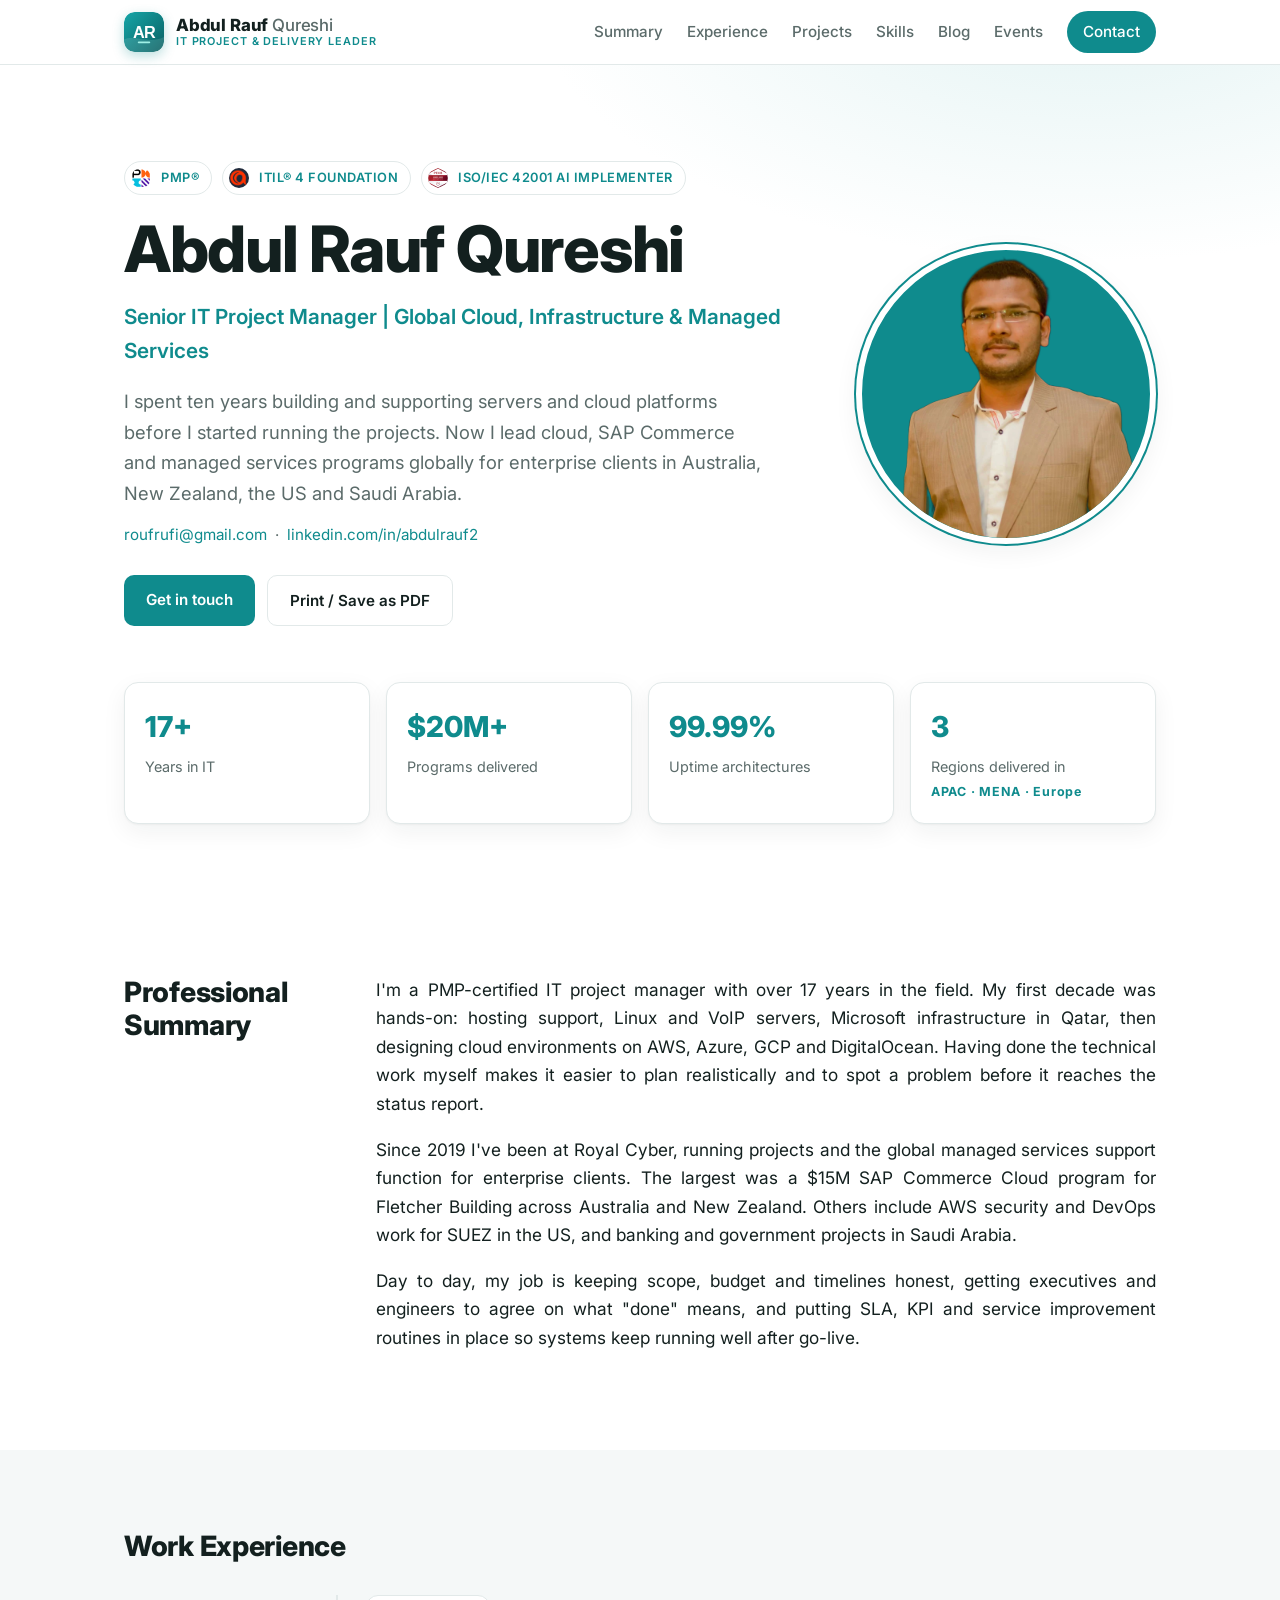
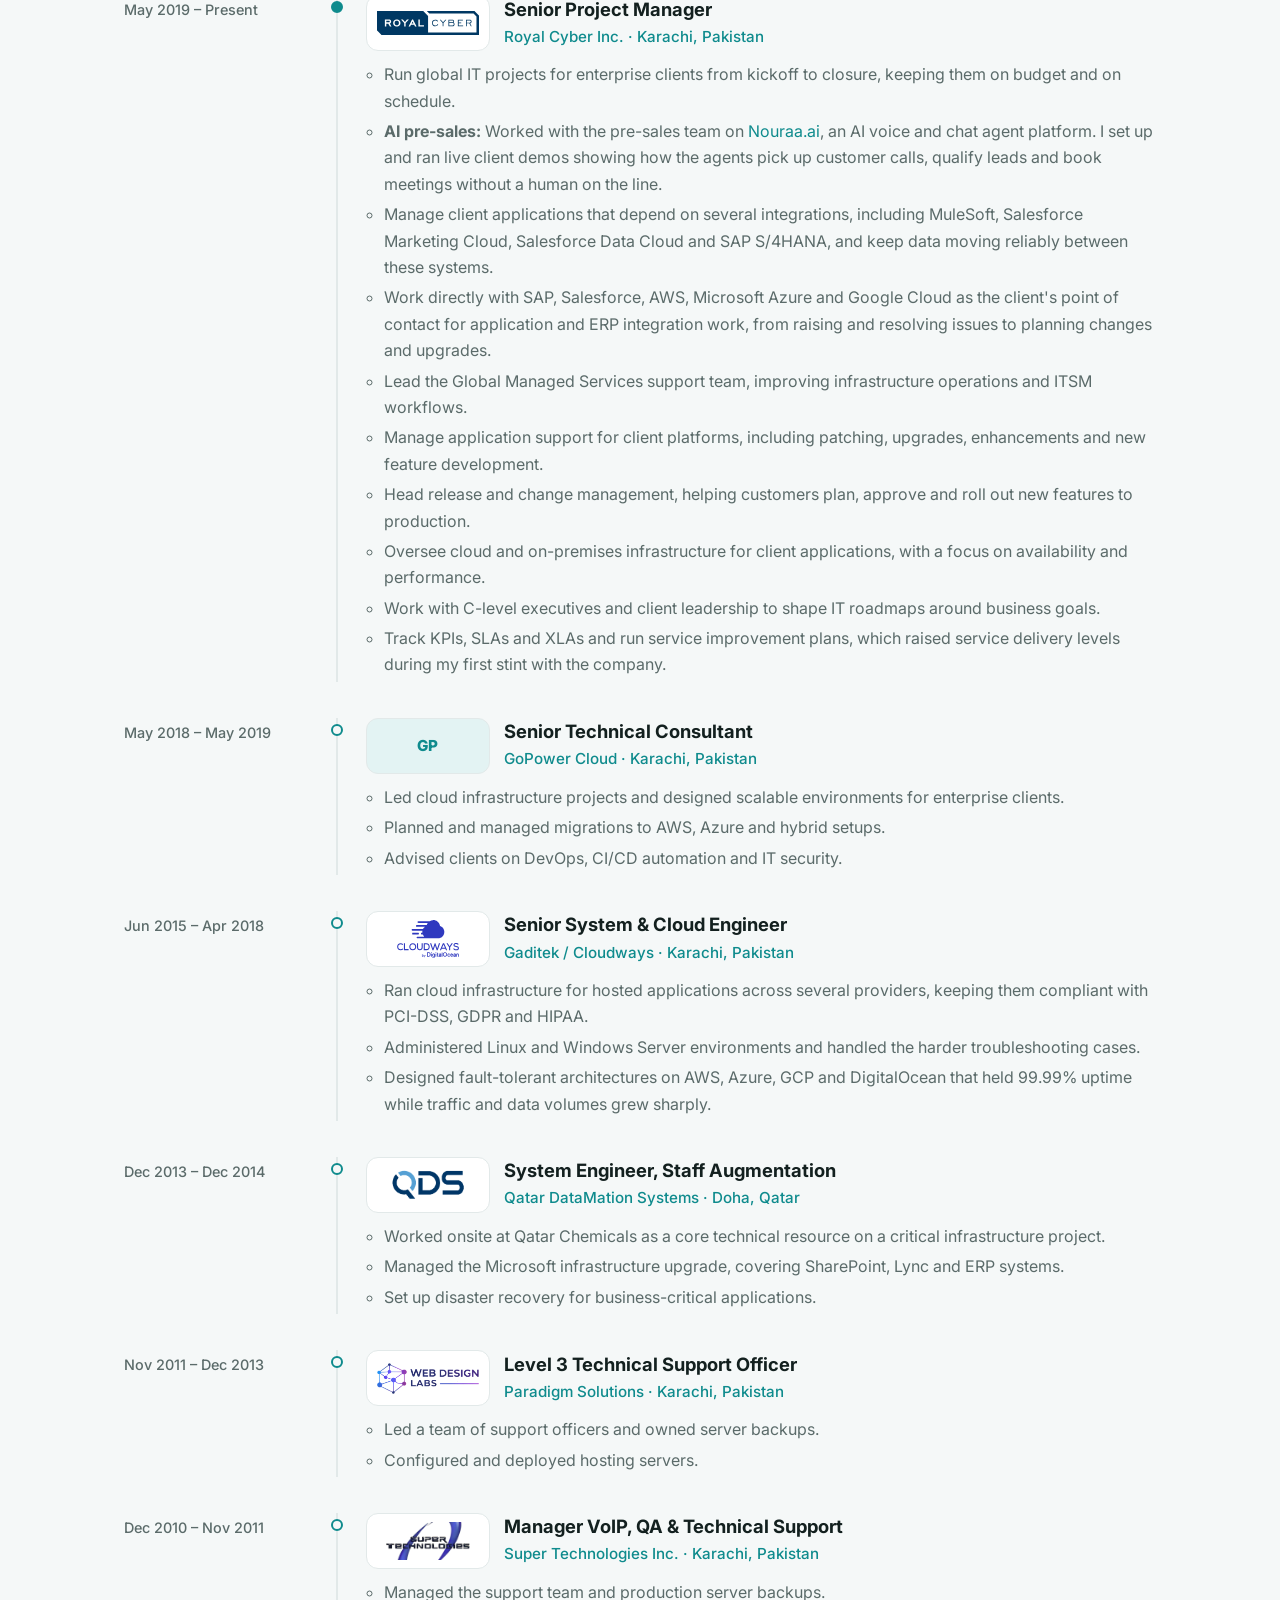
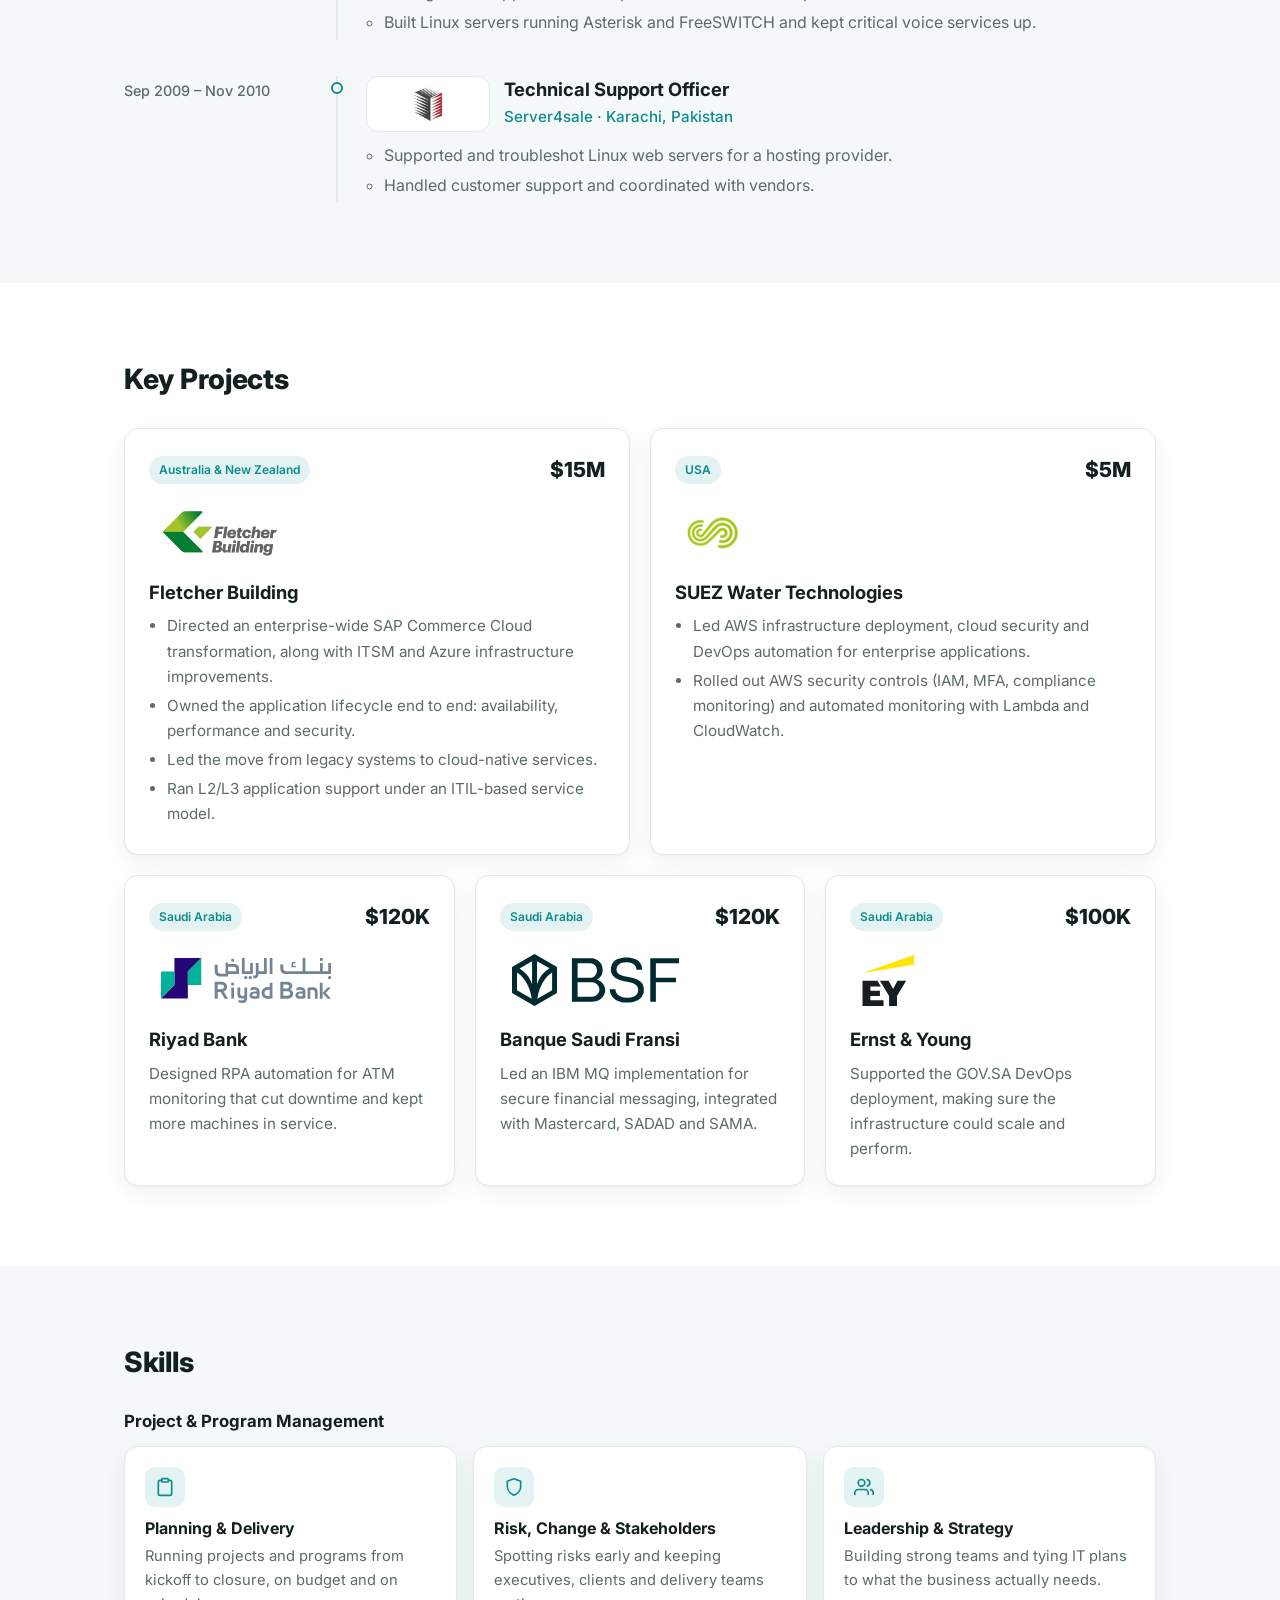
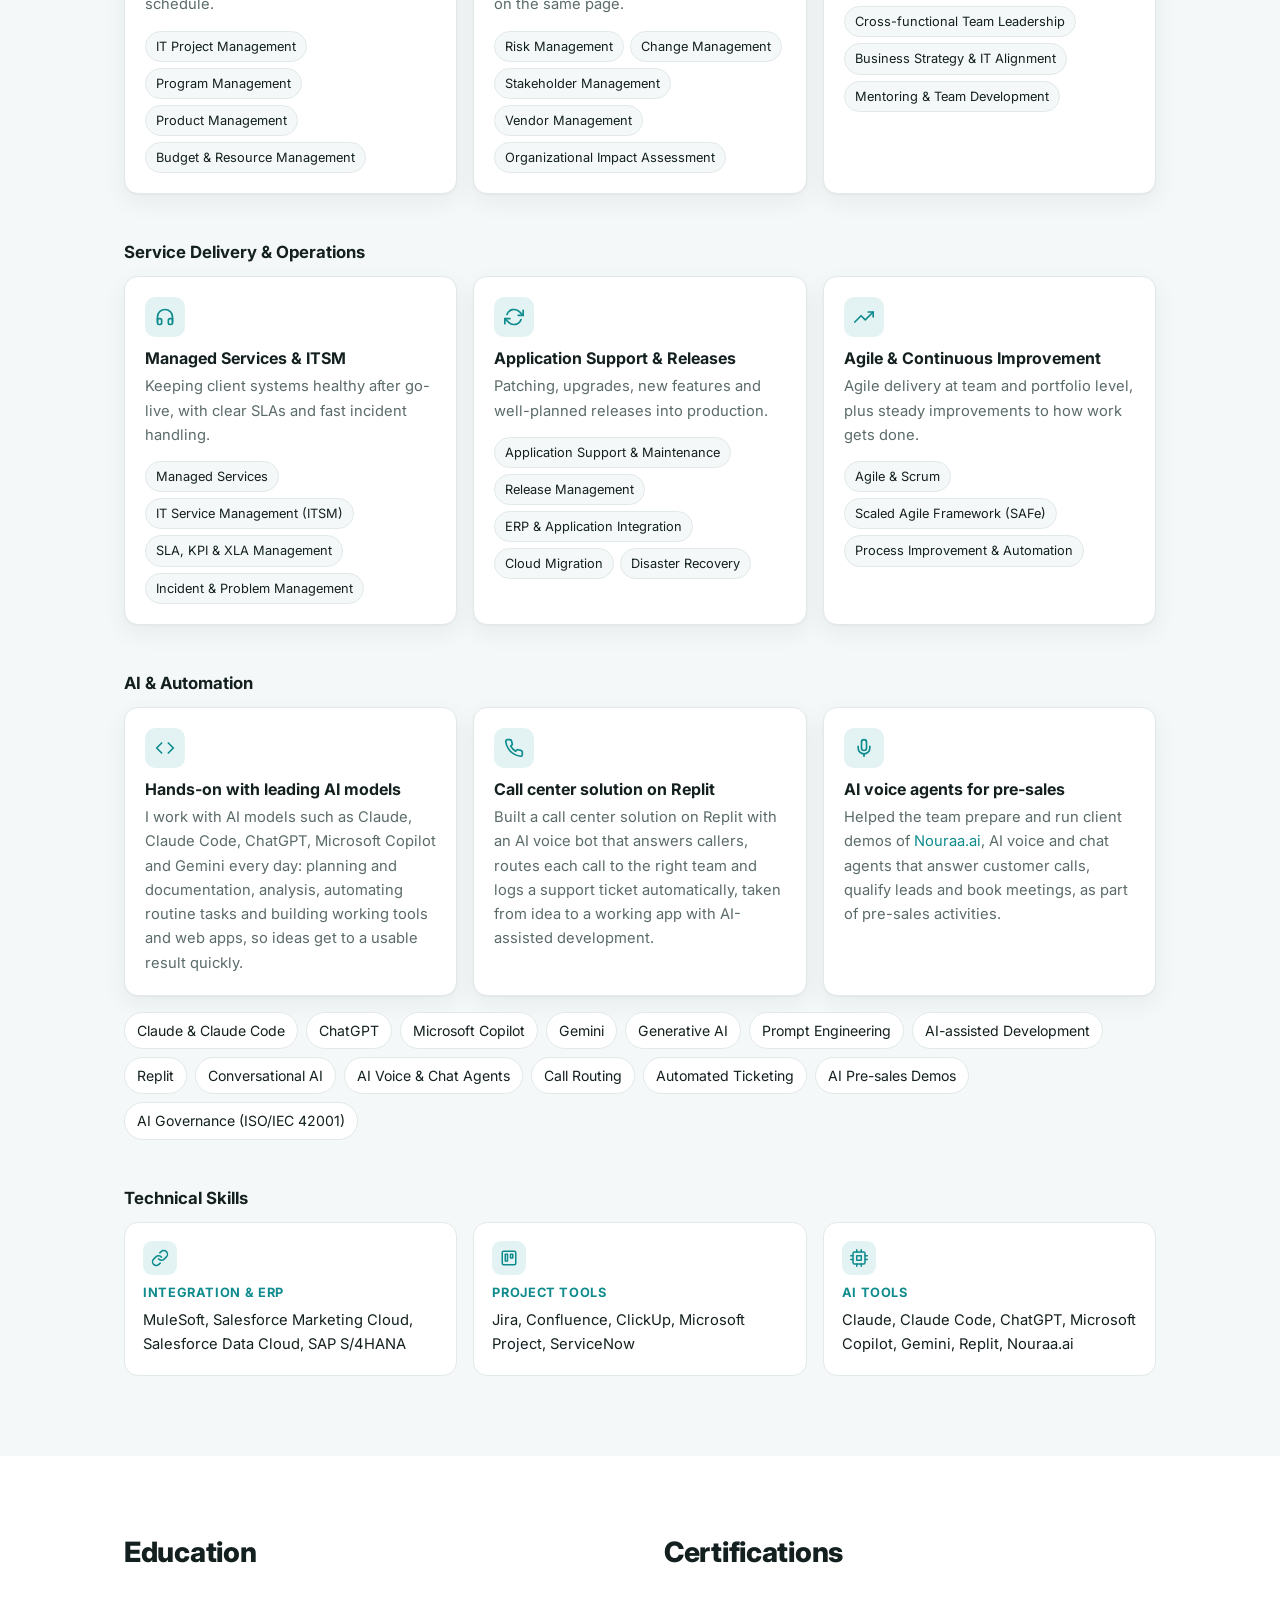
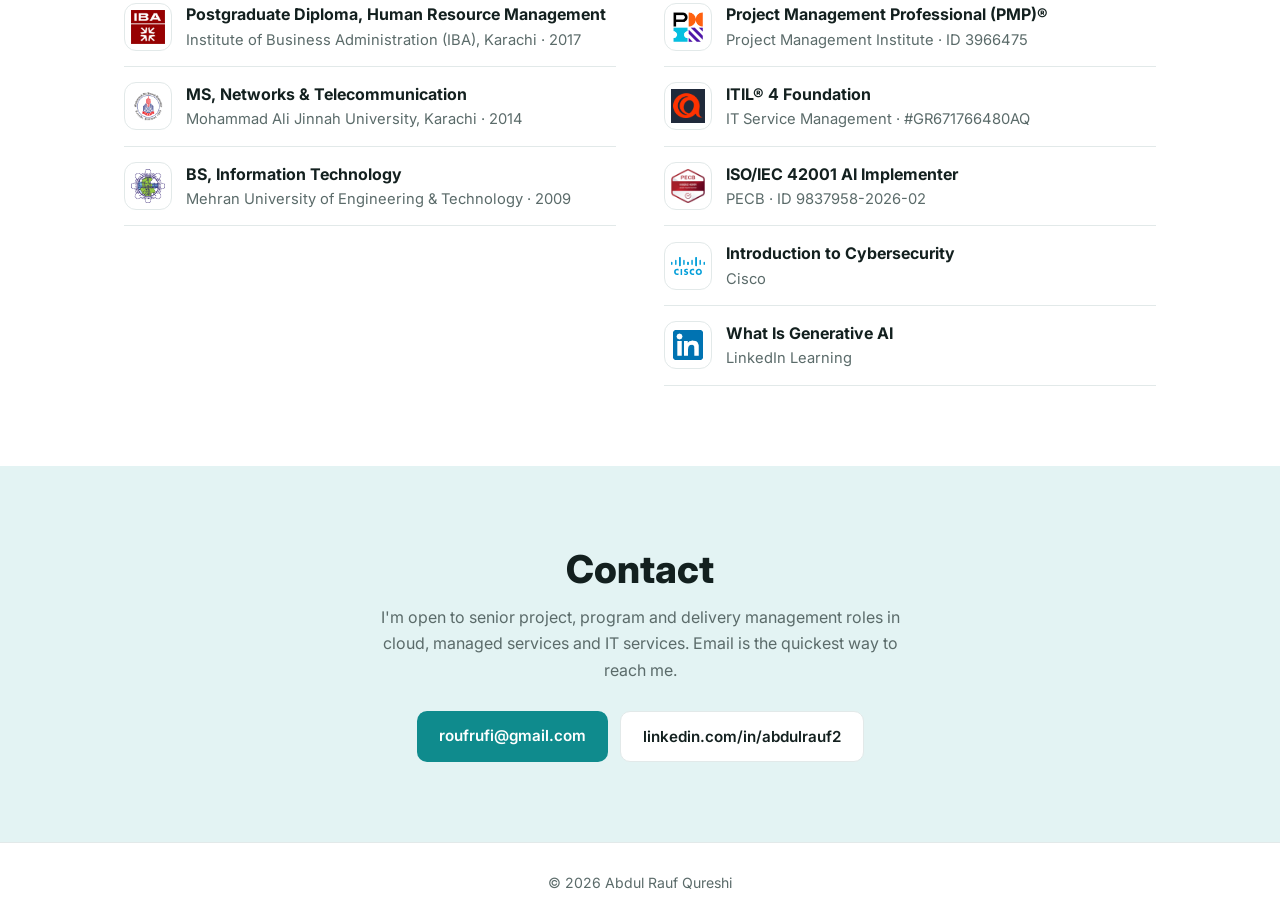
==== commit 4246bf44: "Add MuleSoft, Salesforce, SAP S/4HANA integration and provider work to Royal Cyber role Also adds In" ====
--- a/index.html
+++ b/index.html
@@ -34,7 +34,7 @@
       { "@type": "EducationalOccupationalCredential", "name": "ITIL 4 Foundation" },
       { "@type": "EducationalOccupationalCredential", "name": "ISO/IEC 42001 AI Implementer" }
     ],
-    "knowsAbout": ["Generative AI", "Claude", "Claude Code", "ChatGPT", "Microsoft Copilot", "Gemini", "AI Voice Agents", "IT Project Management", "Program Management", "Managed Services", "Cloud Infrastructure", "AWS", "Microsoft Azure", "Google Cloud", "SAP Commerce Cloud", "ITIL", "ITSM", "Agile", "SAFe", "DevOps", "ISO 27001", "PCI-DSS", "ISO/IEC 42001"]
+    "knowsAbout": ["MuleSoft", "Salesforce Marketing Cloud", "Salesforce Data Cloud", "SAP S/4HANA", "ERP Integration", "Generative AI", "Claude", "Claude Code", "ChatGPT", "Microsoft Copilot", "Gemini", "AI Voice Agents", "IT Project Management", "Program Management", "Managed Services", "Cloud Infrastructure", "AWS", "Microsoft Azure", "Google Cloud", "SAP Commerce Cloud", "ITIL", "ITSM", "Agile", "SAFe", "DevOps", "ISO 27001", "PCI-DSS", "ISO/IEC 42001"]
   }
   </script>
 </head>
@@ -128,6 +128,8 @@
               <ul>
                 <li>Run global IT projects for enterprise clients from kickoff to closure, keeping them on budget and on schedule.</li>
                 <li><strong>AI pre-sales:</strong> Worked with the pre-sales team on <a href="https://www.nouraa.ai/" target="_blank" rel="noopener">Nouraa.ai</a>, an AI voice and chat agent platform. I set up and ran live client demos showing how the agents pick up customer calls, qualify leads and book meetings without a human on the line.</li>
+                <li>Manage client applications that depend on several integrations, including MuleSoft, Salesforce Marketing Cloud, Salesforce Data Cloud and SAP S/4HANA, and keep data moving reliably between these systems.</li>
+                <li>Work directly with SAP, Salesforce, AWS, Microsoft Azure and Google Cloud as the client's point of contact for application and ERP integration work, from raising and resolving issues to planning changes and upgrades.</li>
                 <li>Lead the Global Managed Services support team, improving infrastructure operations and ITSM workflows.</li>
                 <li>Manage application support for client platforms, including patching, upgrades, enhancements and new feature development.</li>
                 <li>Head release and change management, helping customers plan, approve and roll out new features to production.</li>
@@ -318,7 +320,7 @@
             <span class="skill-icon" aria-hidden="true"><svg viewBox="0 0 24 24" fill="none" stroke="currentColor" stroke-width="2" stroke-linecap="round" stroke-linejoin="round"><path d="M12 22s8-4 8-10V5l-8-3-8 3v7c0 6 8 10 8 10z"/></svg></span>
             <h4>Risk, Change &amp; Stakeholders</h4>
             <p>Spotting risks early and keeping executives, clients and delivery teams on the same page.</p>
-            <ul class="chips chips-sm"><li>Risk Management</li><li>Change Management</li><li>Stakeholder Management</li><li>Organizational Impact Assessment</li></ul>
+            <ul class="chips chips-sm"><li>Risk Management</li><li>Change Management</li><li>Stakeholder Management</li><li>Vendor Management</li><li>Organizational Impact Assessment</li></ul>
           </article>
           <article class="skill-card">
             <span class="skill-icon" aria-hidden="true"><svg viewBox="0 0 24 24" fill="none" stroke="currentColor" stroke-width="2" stroke-linecap="round" stroke-linejoin="round"><path d="M17 21v-2a4 4 0 0 0-4-4H5a4 4 0 0 0-4 4v2"/><circle cx="9" cy="7" r="4"/><path d="M23 21v-2a4 4 0 0 0-3-3.87"/><path d="M16 3.13a4 4 0 0 1 0 7.75"/></svg></span>
@@ -340,7 +342,7 @@
             <span class="skill-icon" aria-hidden="true"><svg viewBox="0 0 24 24" fill="none" stroke="currentColor" stroke-width="2" stroke-linecap="round" stroke-linejoin="round"><polyline points="23 4 23 10 17 10"/><polyline points="1 20 1 14 7 14"/><path d="M3.51 9a9 9 0 0 1 14.85-3.36L23 10M1 14l4.64 4.36A9 9 0 0 0 20.49 15"/></svg></span>
             <h4>Application Support &amp; Releases</h4>
             <p>Patching, upgrades, new features and well-planned releases into production.</p>
-            <ul class="chips chips-sm"><li>Application Support &amp; Maintenance</li><li>Release Management</li><li>Cloud Migration</li><li>Disaster Recovery</li></ul>
+            <ul class="chips chips-sm"><li>Application Support &amp; Maintenance</li><li>Release Management</li><li>ERP &amp; Application Integration</li><li>Cloud Migration</li><li>Disaster Recovery</li></ul>
           </article>
           <article class="skill-card">
             <span class="skill-icon" aria-hidden="true"><svg viewBox="0 0 24 24" fill="none" stroke="currentColor" stroke-width="2" stroke-linecap="round" stroke-linejoin="round"><polyline points="23 6 13.5 15.5 8.5 10.5 1 18"/><polyline points="17 6 23 6 23 12"/></svg></span>
@@ -381,10 +383,7 @@
 
         <h3 class="sub-title">Technical Skills</h3>
         <div class="tech-grid">
-          <div><span class="tech-icon" aria-hidden="true"><svg viewBox="0 0 24 24" fill="none" stroke="currentColor" stroke-width="2" stroke-linecap="round" stroke-linejoin="round"><path d="M18 10h-1.26A8 8 0 1 0 9 20h9a5 5 0 0 0 0-10z"/></svg></span><h4>Cloud Platforms</h4><p>AWS, Microsoft Azure, Google Cloud (GCP), SAP Commerce Cloud</p></div>
-          <div><span class="tech-icon" aria-hidden="true"><svg viewBox="0 0 24 24" fill="none" stroke="currentColor" stroke-width="2" stroke-linecap="round" stroke-linejoin="round"><path d="M12 22s8-4 8-10V5l-8-3-8 3v7c0 6 8 10 8 10z"/><polyline points="9 12 11 14 15 10"/></svg></span><h4>ITSM &amp; Compliance</h4><p>ITIL, ISO 27001, ISO/IEC 42001, PCI-DSS, GDPR, HIPAA</p></div>
-          <div><span class="tech-icon" aria-hidden="true"><svg viewBox="0 0 24 24" fill="none" stroke="currentColor" stroke-width="2" stroke-linecap="round" stroke-linejoin="round"><line x1="6" y1="3" x2="6" y2="15"/><circle cx="18" cy="6" r="3"/><circle cx="6" cy="18" r="3"/><path d="M18 9a9 9 0 0 1-9 9"/></svg></span><h4>CI/CD &amp; DevOps</h4><p>Jenkins, Azure DevOps, Git</p></div>
-          <div><span class="tech-icon" aria-hidden="true"><svg viewBox="0 0 24 24" fill="none" stroke="currentColor" stroke-width="2" stroke-linecap="round" stroke-linejoin="round"><polygon points="13 2 3 14 12 14 11 22 21 10 12 10 13 2"/></svg></span><h4>Automation</h4><p>PowerShell, Terraform, Ansible</p></div>
+          <div><span class="tech-icon" aria-hidden="true"><svg viewBox="0 0 24 24" fill="none" stroke="currentColor" stroke-width="2" stroke-linecap="round" stroke-linejoin="round"><path d="M10 13a5 5 0 0 0 7.54.54l3-3a5 5 0 0 0-7.07-7.07l-1.72 1.71"/><path d="M14 11a5 5 0 0 0-7.54-.54l-3 3a5 5 0 0 0 7.07 7.07l1.71-1.71"/></svg></span><h4>Integration &amp; ERP</h4><p>MuleSoft, Salesforce Marketing Cloud, Salesforce Data Cloud, SAP S/4HANA</p></div>
           <div><span class="tech-icon" aria-hidden="true"><svg viewBox="0 0 24 24" fill="none" stroke="currentColor" stroke-width="2" stroke-linecap="round" stroke-linejoin="round"><rect x="3" y="3" width="18" height="18" rx="2"/><rect x="7" y="7" width="3" height="9"/><rect x="14" y="7" width="3" height="5"/></svg></span><h4>Project Tools</h4><p>Jira, Confluence, ClickUp, Microsoft Project, ServiceNow</p></div>
           <div><span class="tech-icon" aria-hidden="true"><svg viewBox="0 0 24 24" fill="none" stroke="currentColor" stroke-width="2" stroke-linecap="round" stroke-linejoin="round"><rect x="4" y="4" width="16" height="16" rx="2"/><rect x="9" y="9" width="6" height="6"/><path d="M9 1v3M15 1v3M9 20v3M15 20v3M20 9h3M20 14h3M1 9h3M1 14h3"/></svg></span><h4>AI Tools</h4><p>Claude, Claude Code, ChatGPT, Microsoft Copilot, Gemini, Replit, Nouraa.ai</p></div>
         </div>
--- a/styles.css
+++ b/styles.css
@@ -372,7 +372,7 @@
     --bg: #fff; --bg-alt: #fff; --surface: #fff; --text: #000; --muted: #222;
     --border: #ccc; --accent: #000; --accent-soft: #fff; --shadow: none;
   }
-  body { font-family: Arial, Helvetica, sans-serif; font-size: 10.5pt; line-height: 1.4; }
+  body { font-family: Arial, Helvetica, sans-serif; font-size: 10pt; line-height: 1.35; }
   .nav, .hero-photo, .hero-actions, .stats, .footer, .contact, .eyebrow, .logo, .card-logo { display: none !important; }
   .job-head { display: block; margin: 0; }
   .cols > div { break-inside: avoid; }
@@ -425,7 +425,9 @@
   .tech-grid h4 { display: inline; font-size: 10.5pt; text-transform: none; letter-spacing: 0; color: #000; }
   .tech-grid h4::after { content: ": "; }
   .tech-grid p { display: inline; }
-  .list li { padding: 2pt 0; border: 0; }
+  .list li { padding: 1pt 0; border: 0; }
+  .list li > div { display: block; }
+  .list li > div span::before { content: " — "; }
   .list span { color: #222; }
 }
 
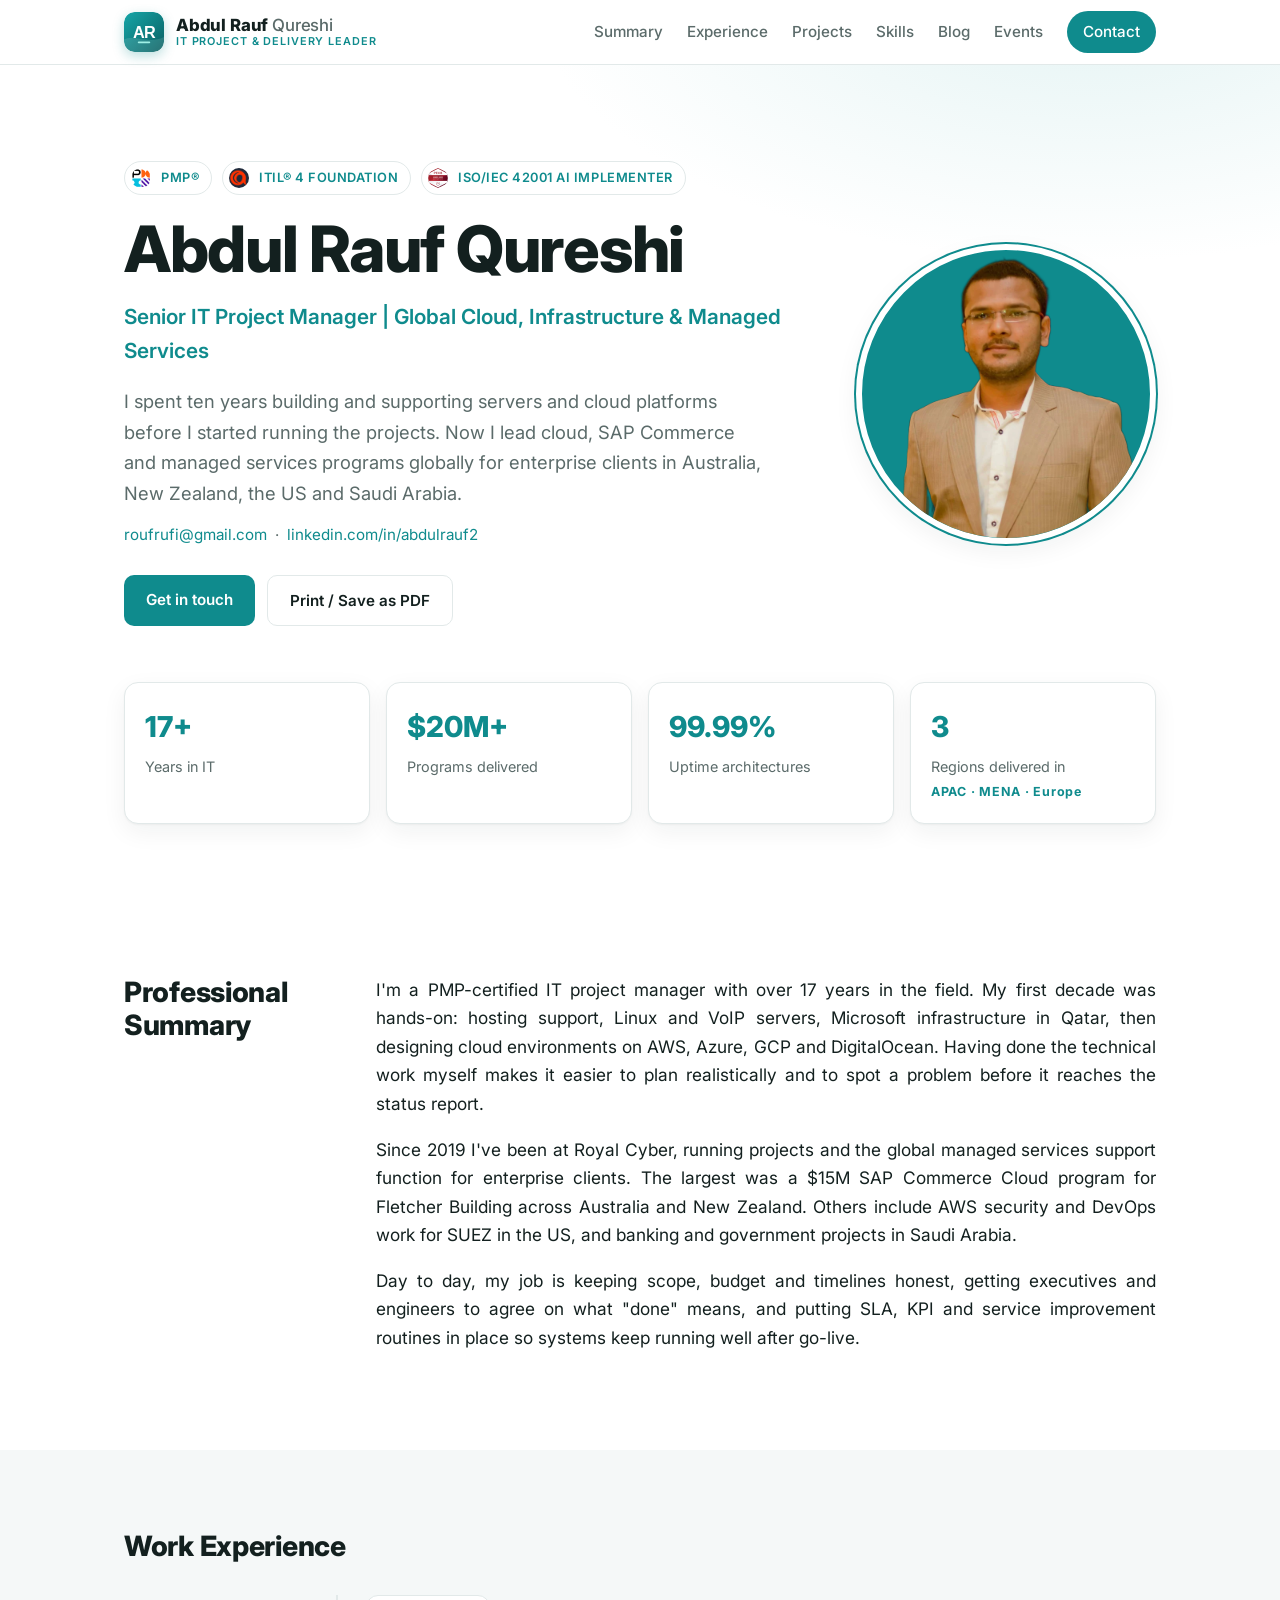
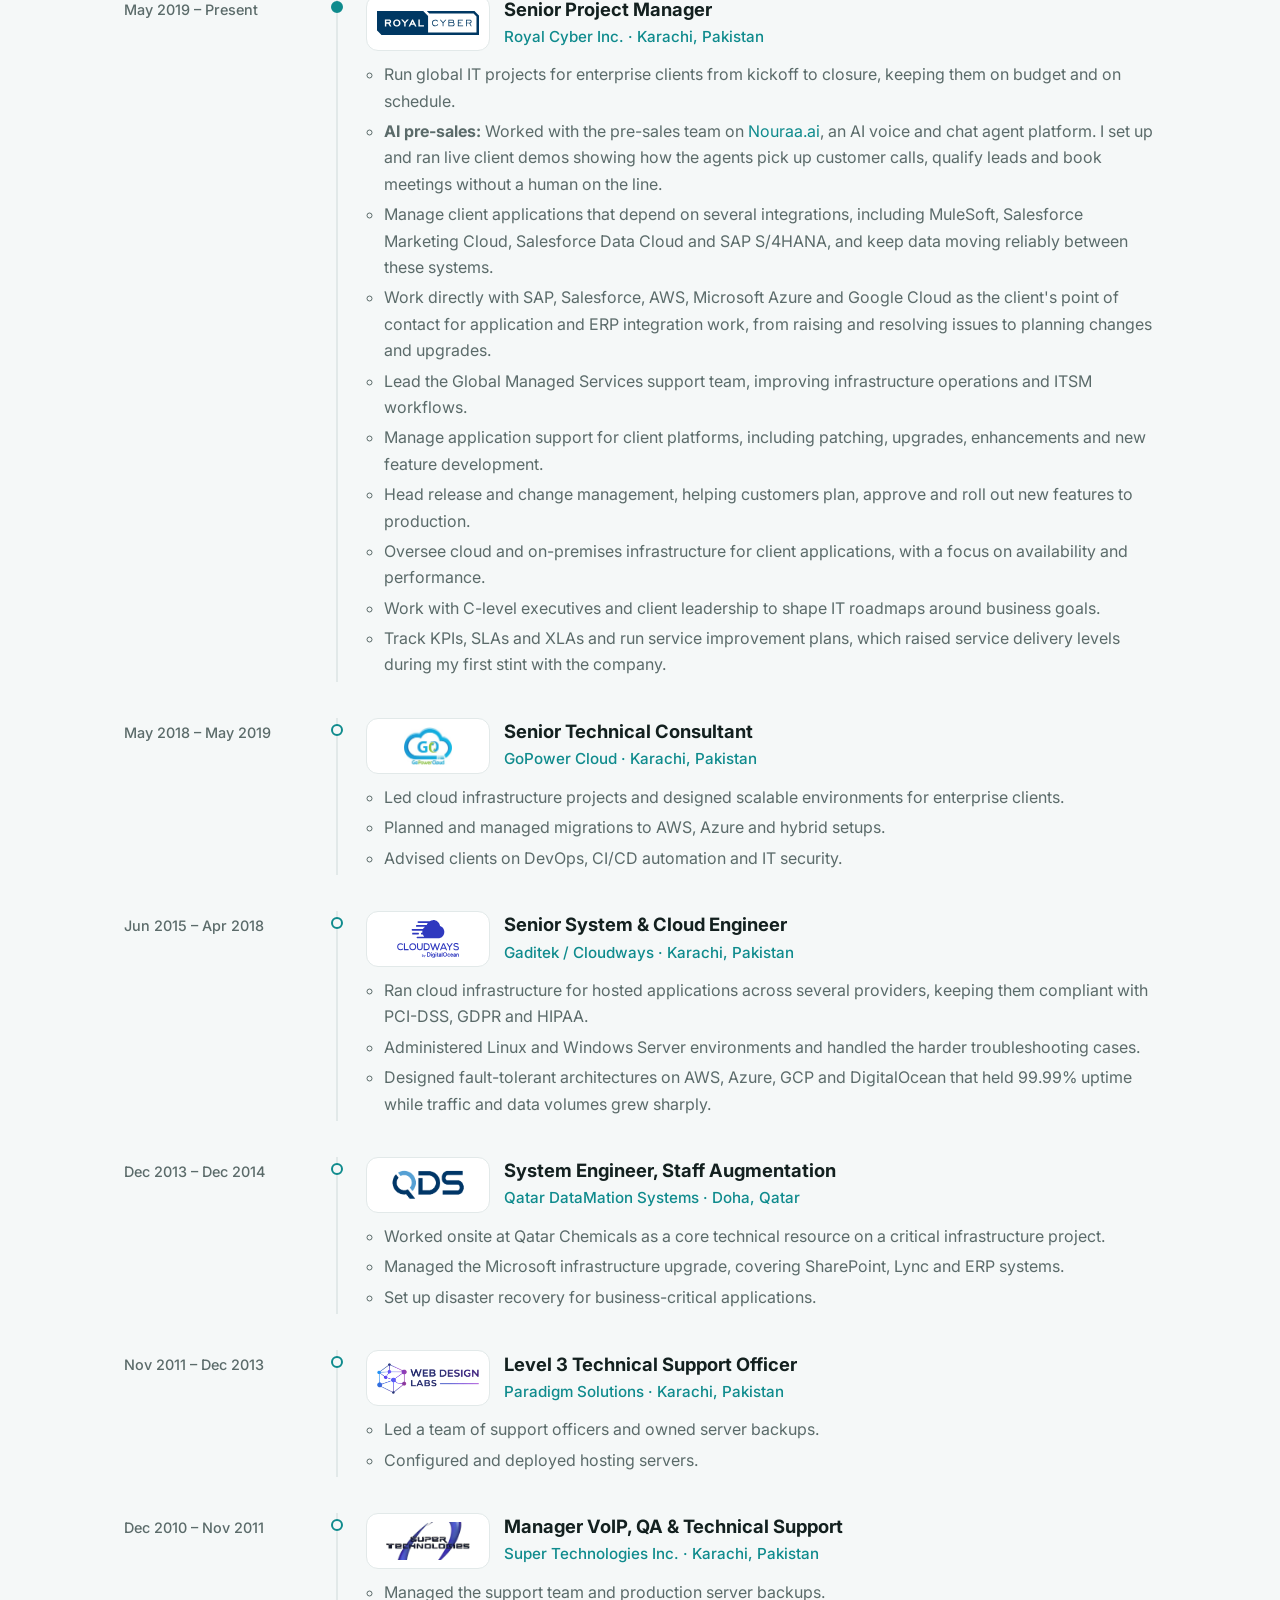
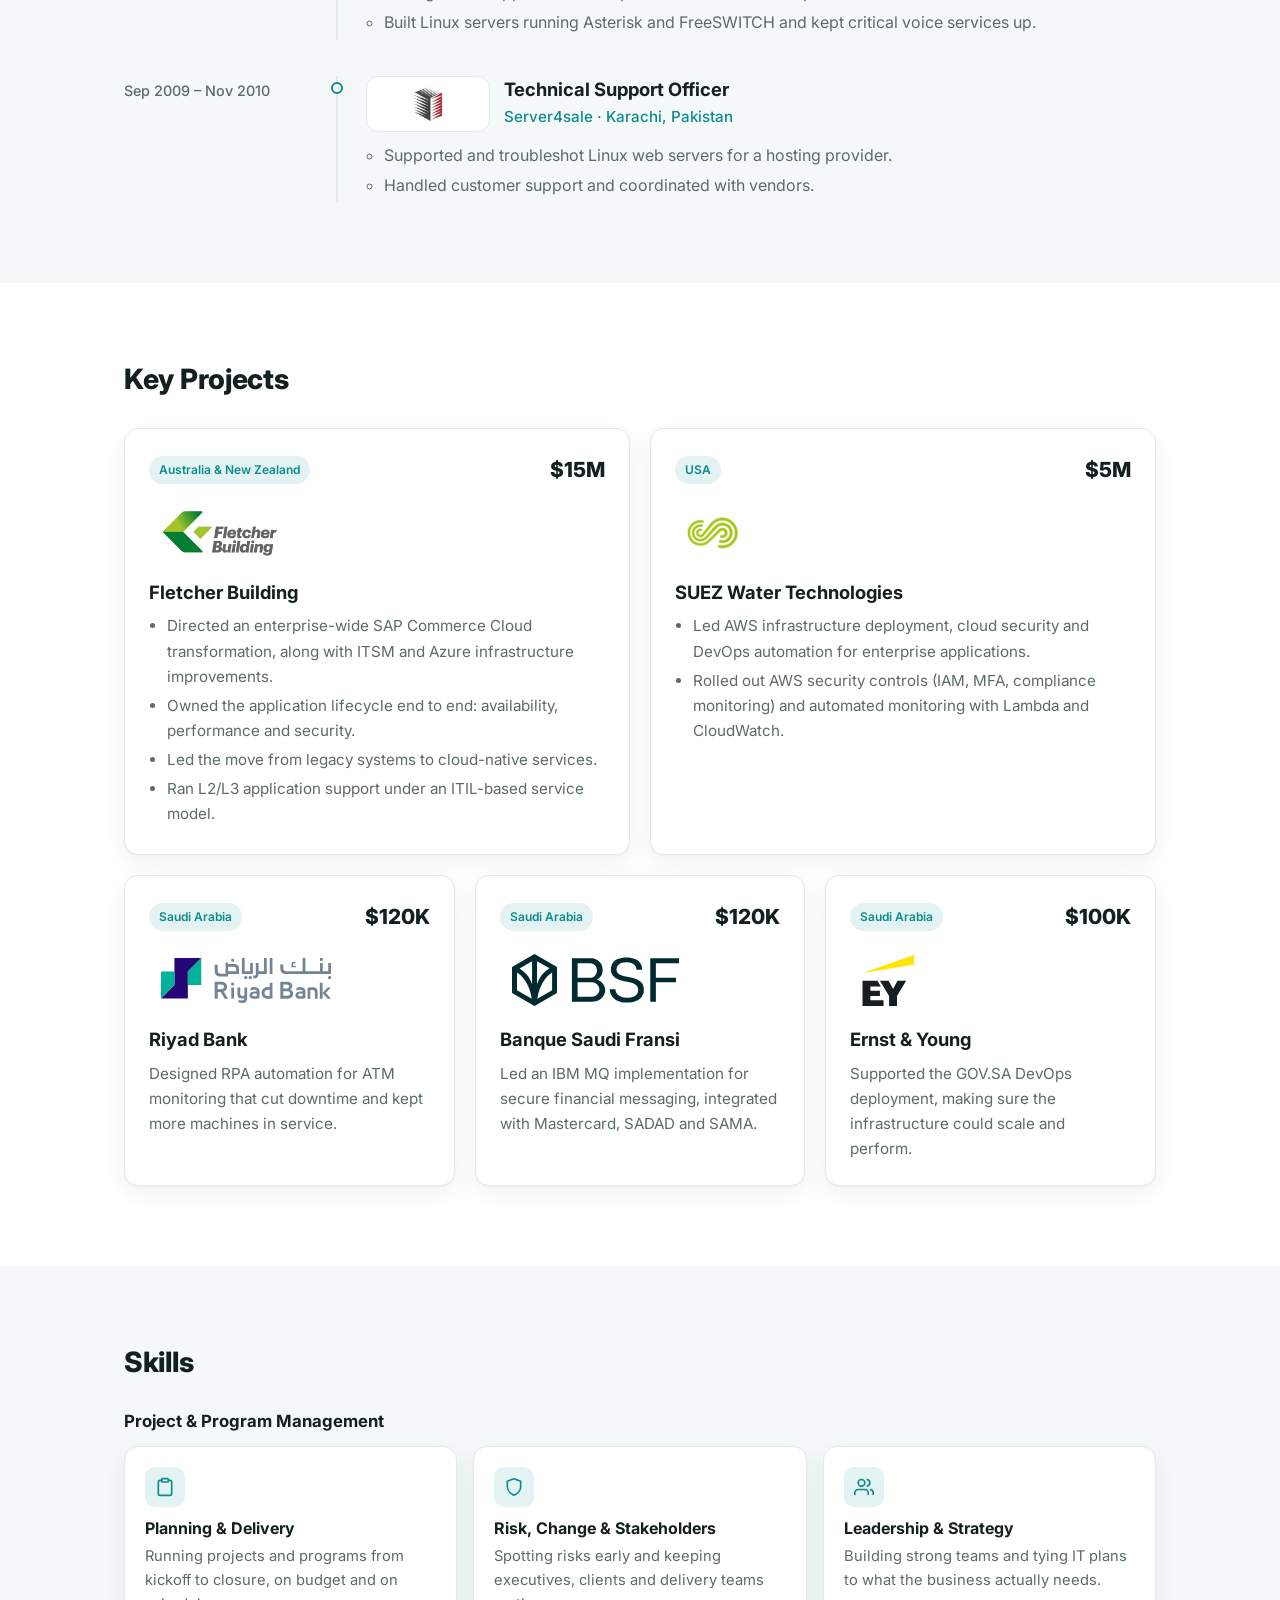
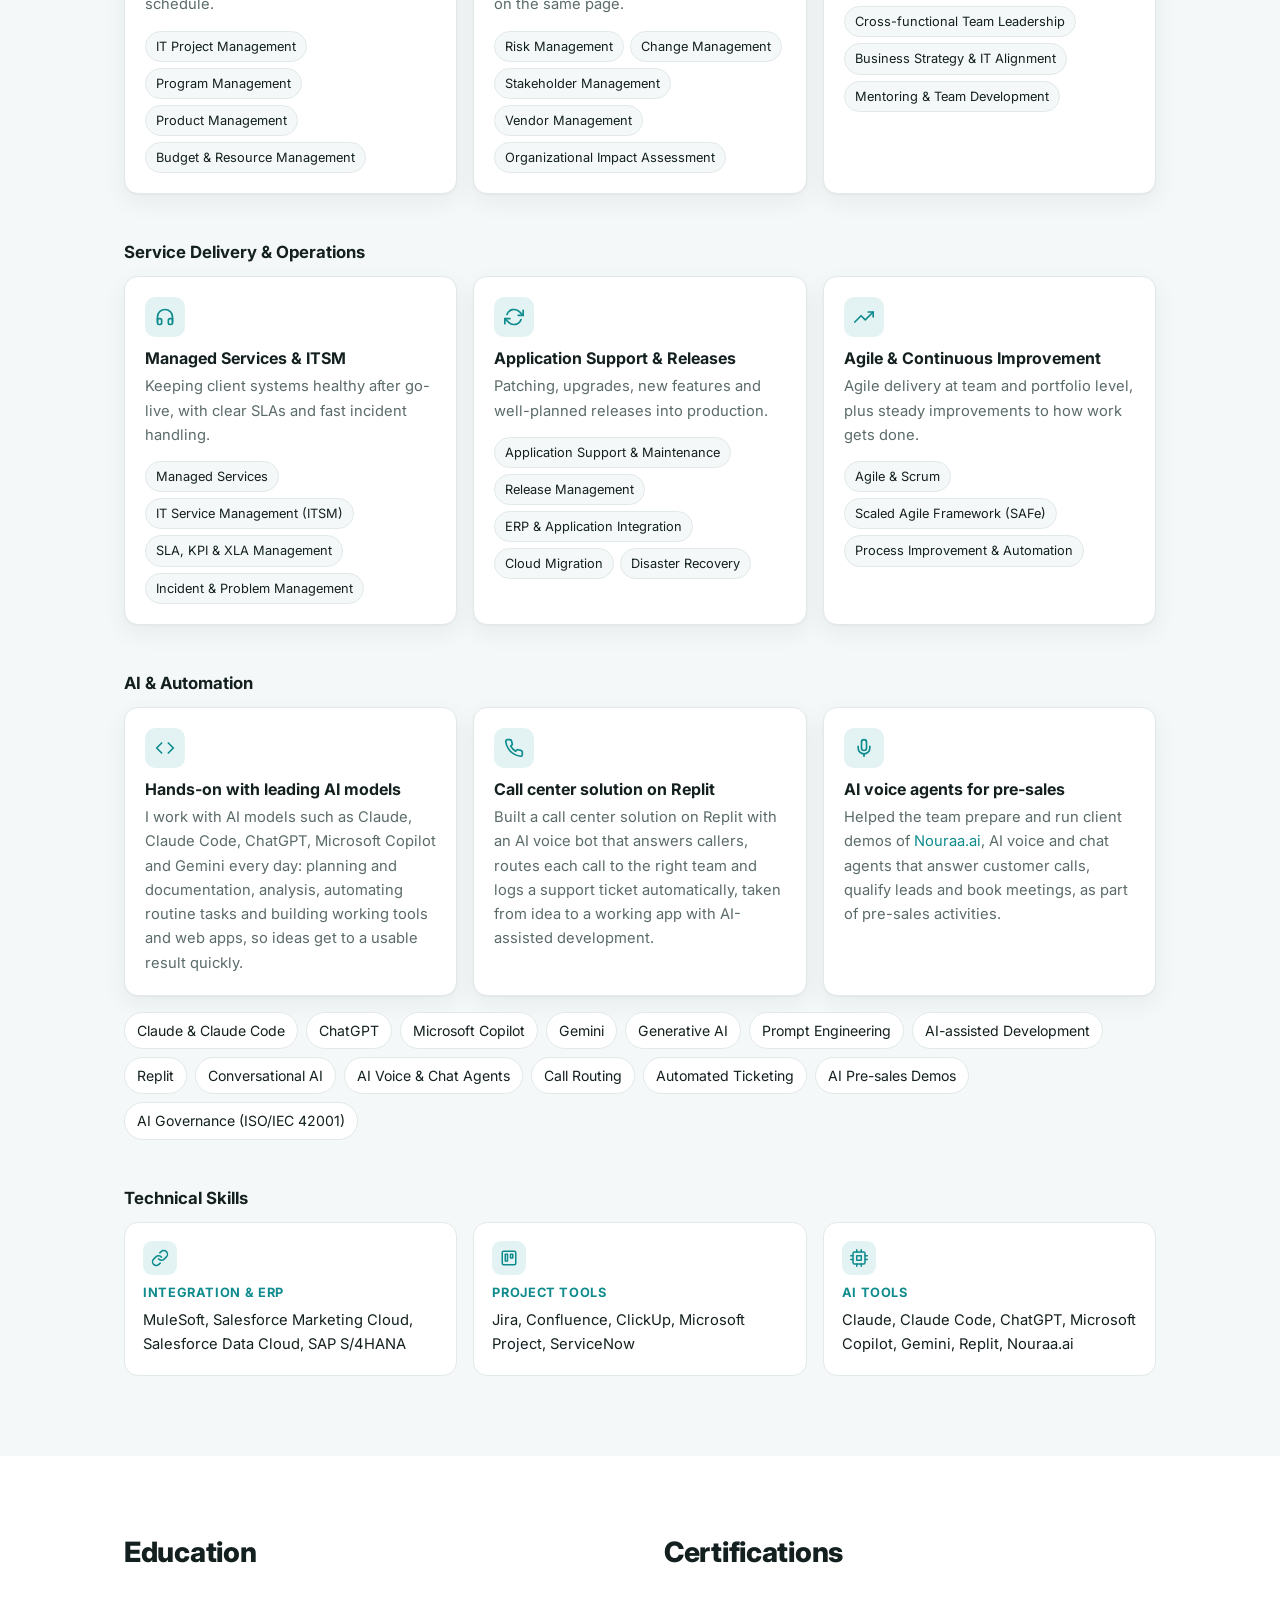
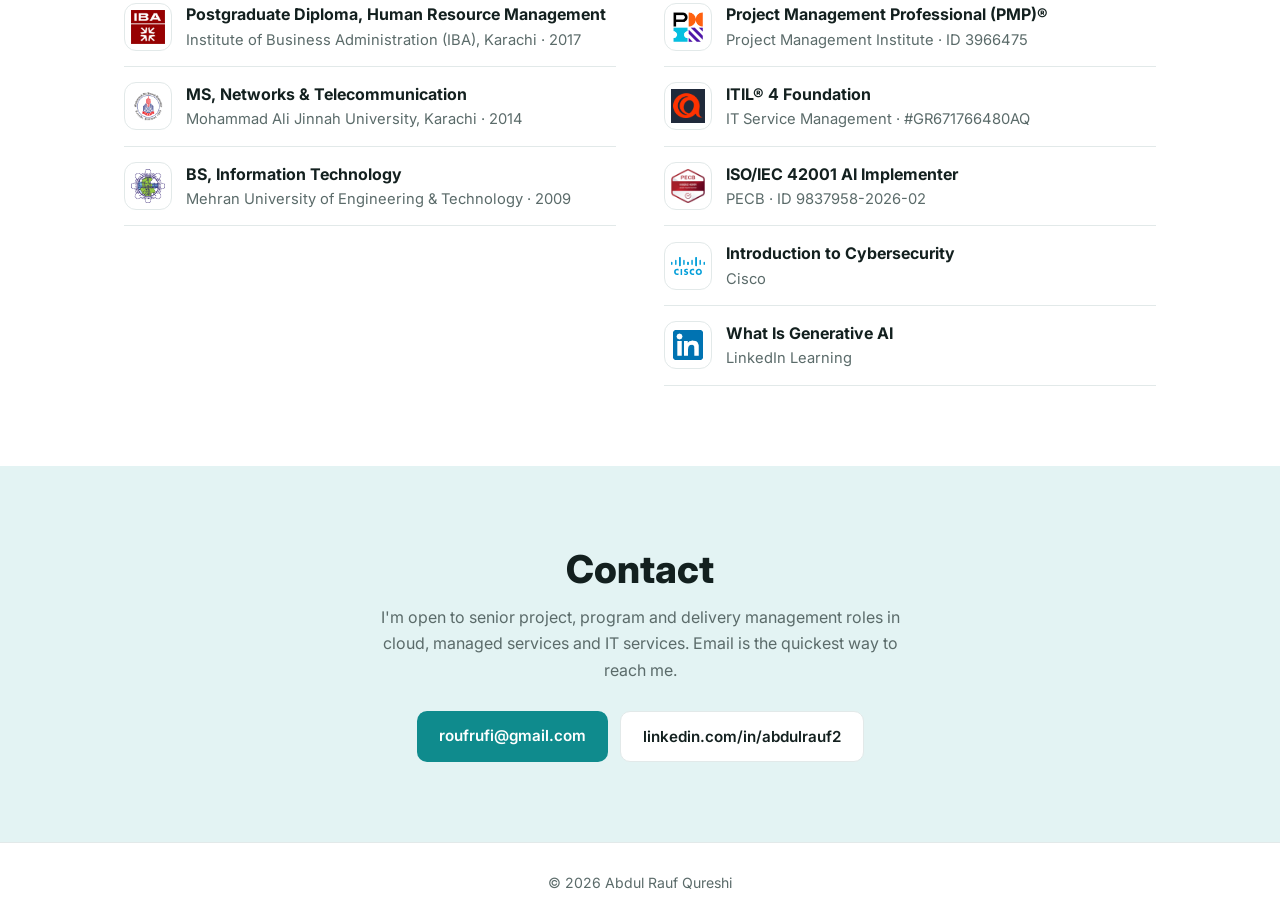
==== commit 4c68467a: "Add GoPower Cloud logo Co-Authored-By: Claude Opus 5.5 <noreply@anthropic.com>" ====
--- a/index.html
+++ b/index.html
@@ -143,7 +143,7 @@
             <div class="when">May 2018 – May 2019</div>
             <div class="what">
               <div class="job-head">
-                <span class="logo initials" aria-hidden="true">GP</span>
+                <span class="logo"><img src="logos/gopower-cloud.png" alt="" loading="lazy"></span>
                 <div>
                   <h3>Senior Technical Consultant</h3>
                   <p class="org">GoPower Cloud · Karachi, Pakistan</p>
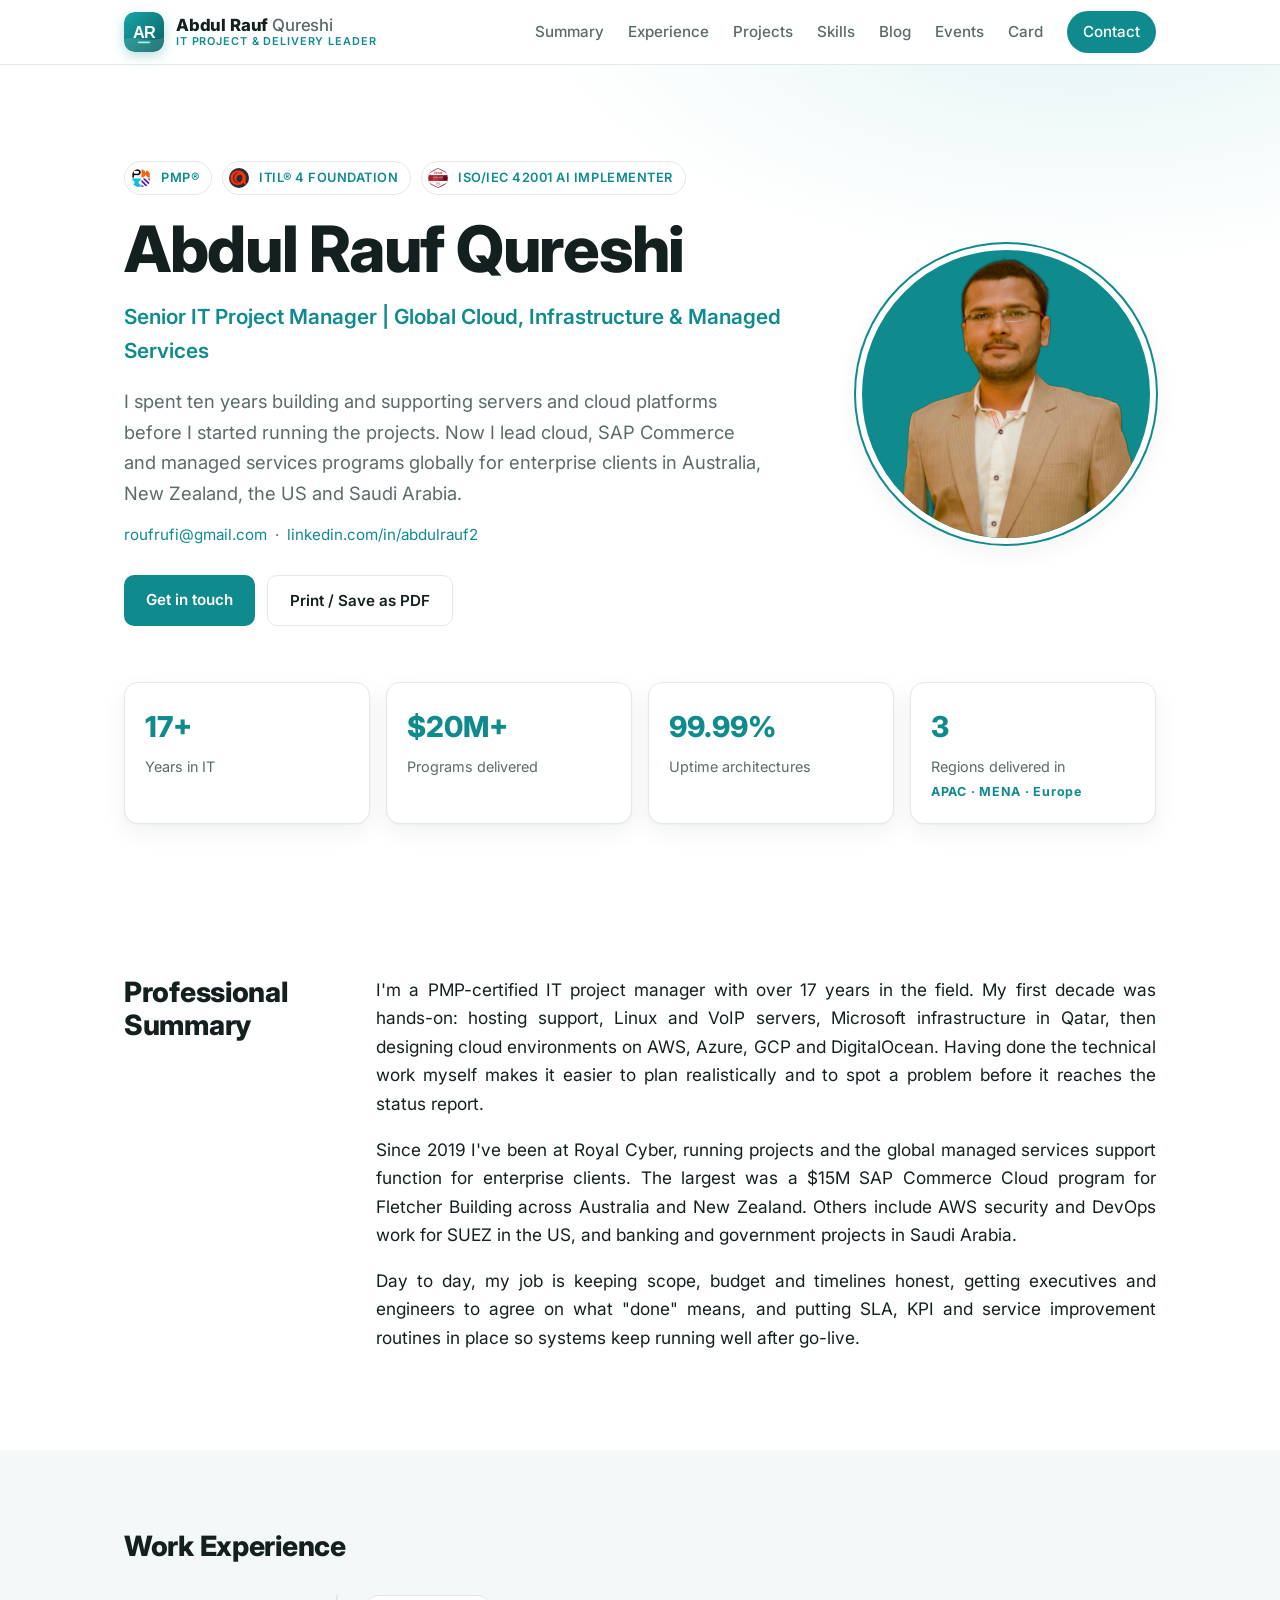
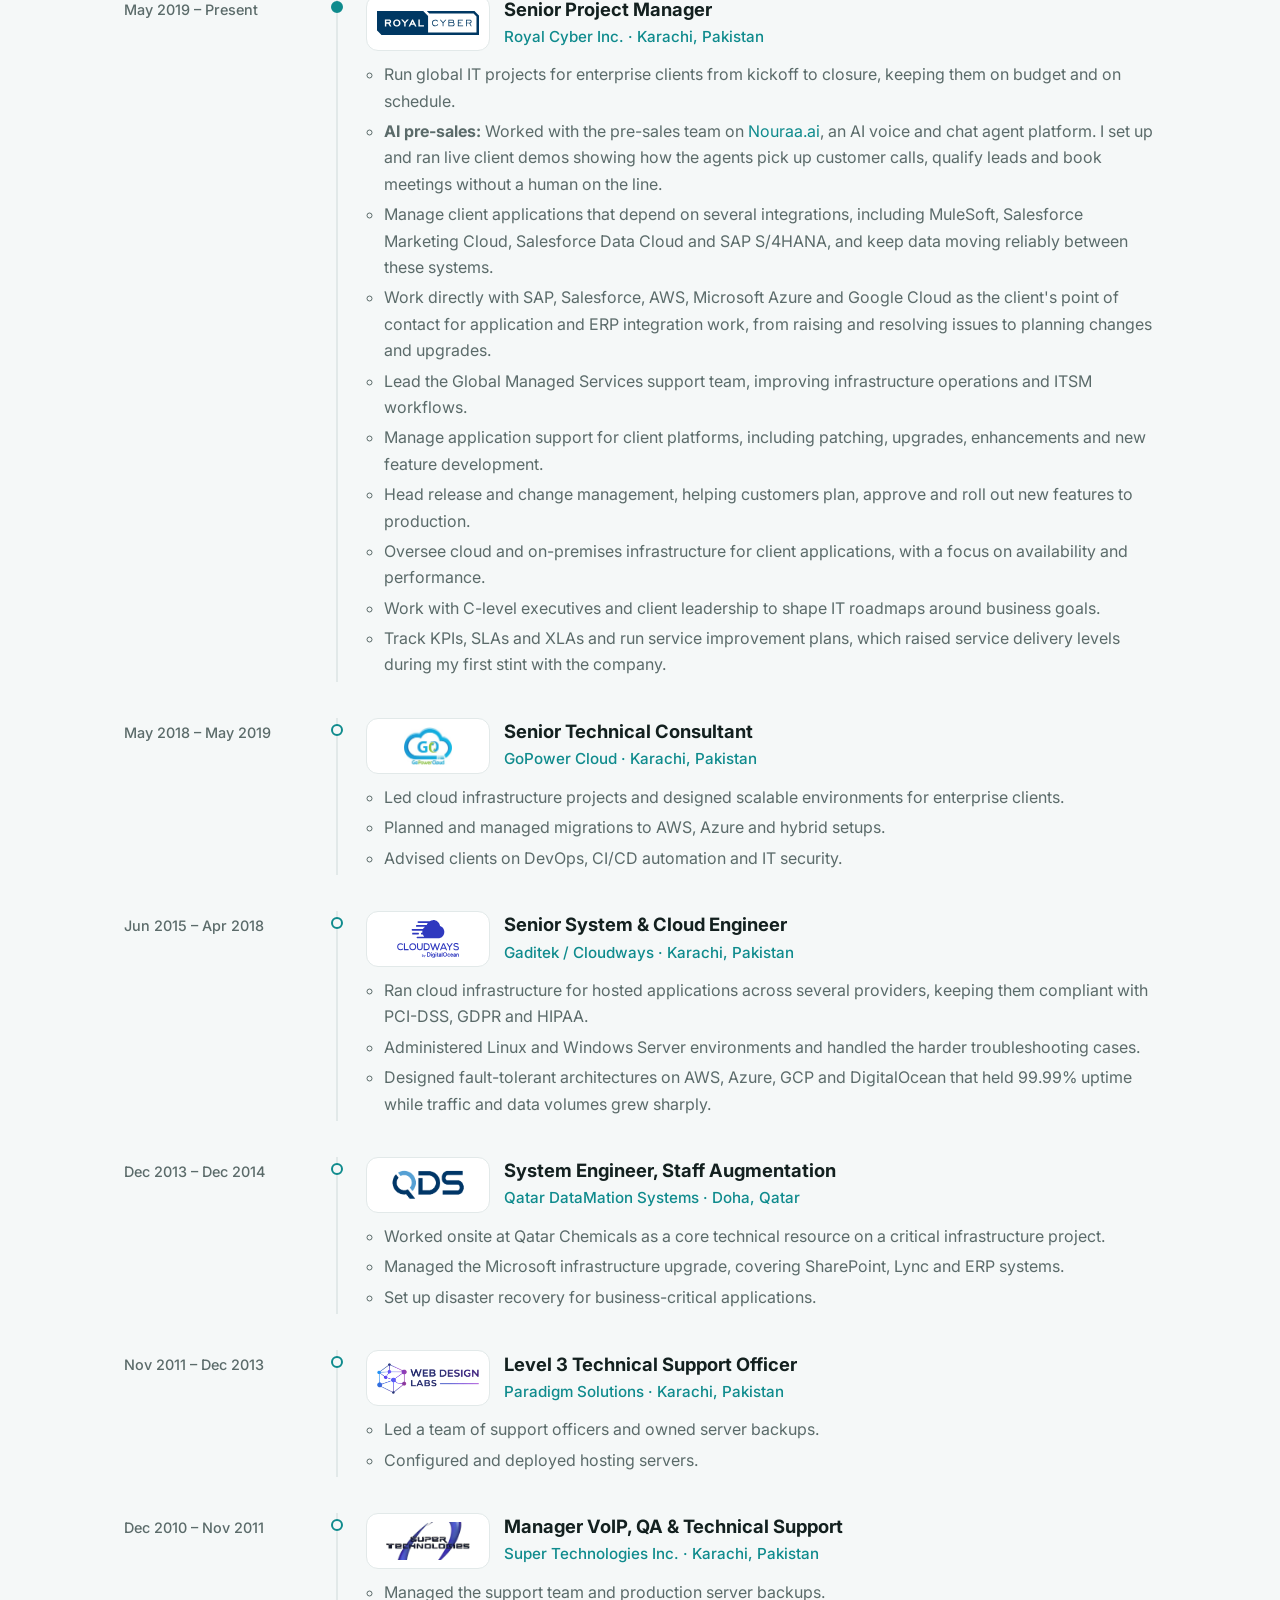
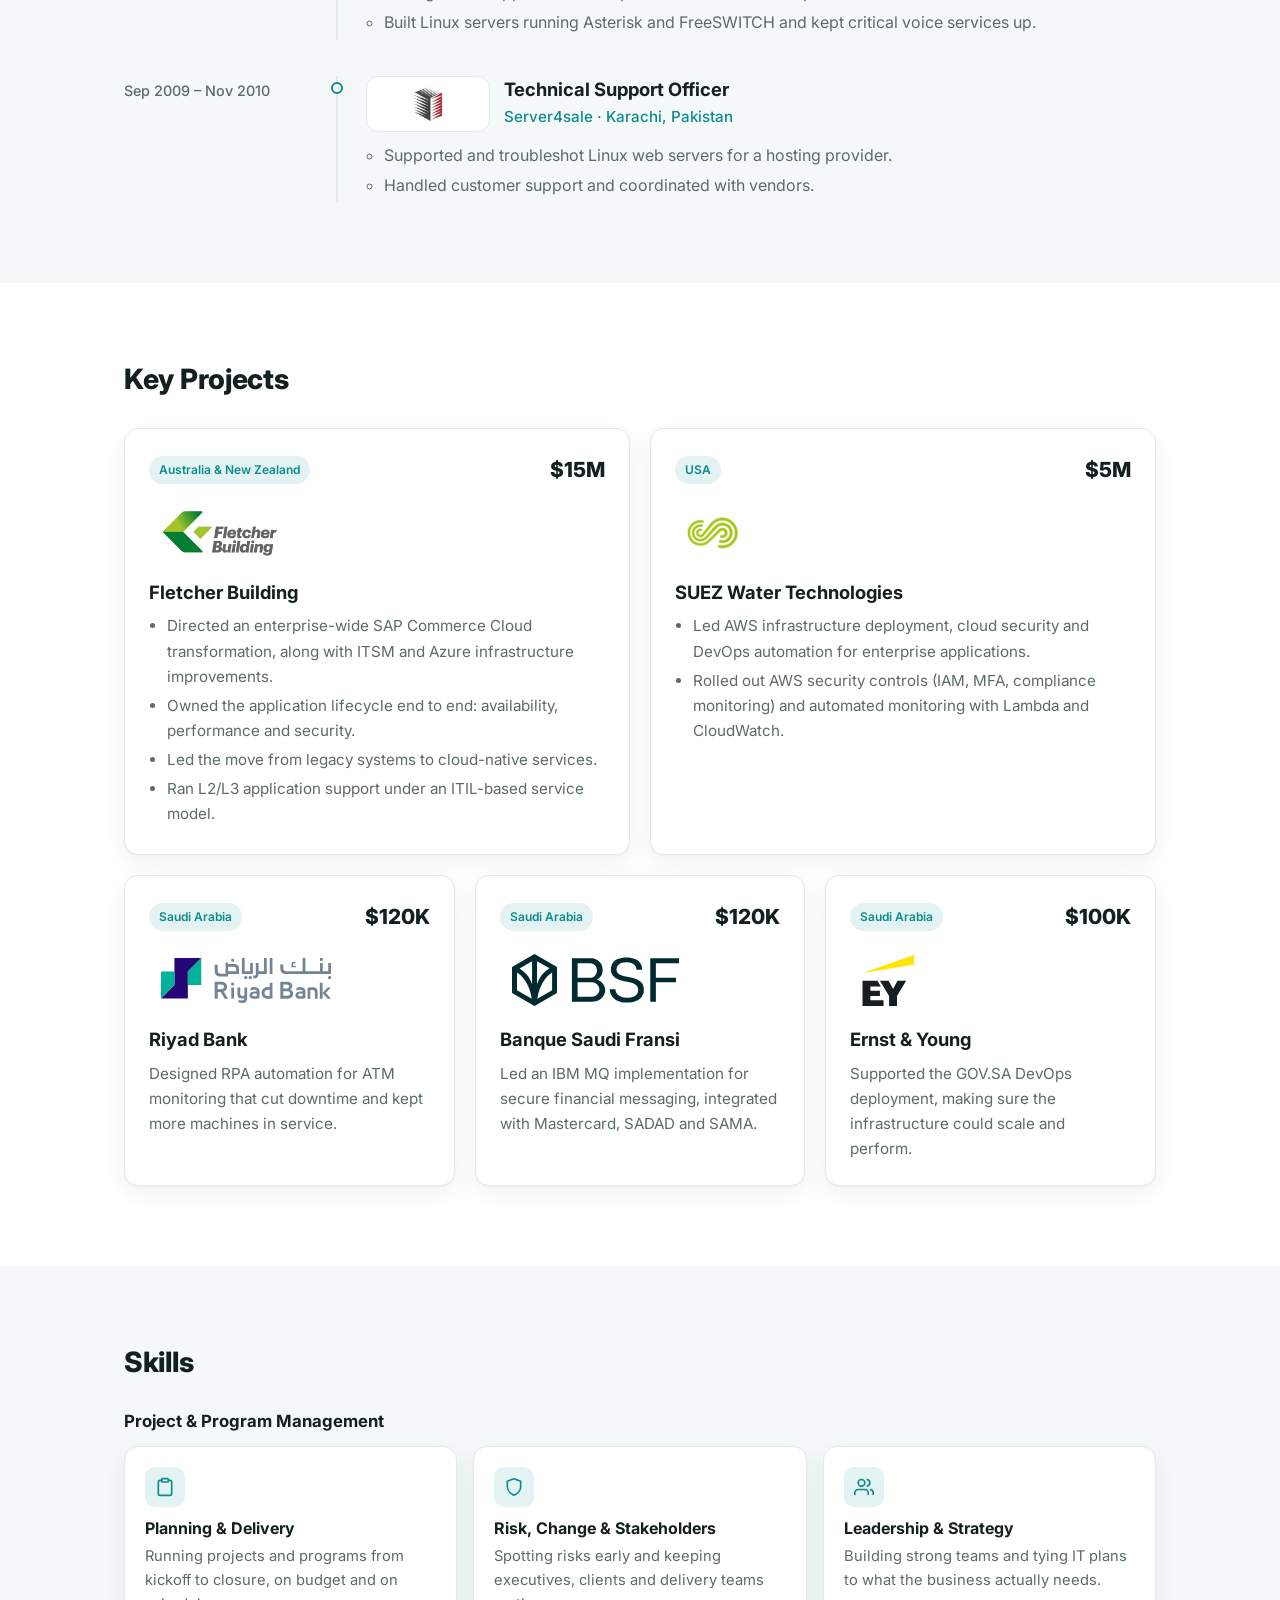
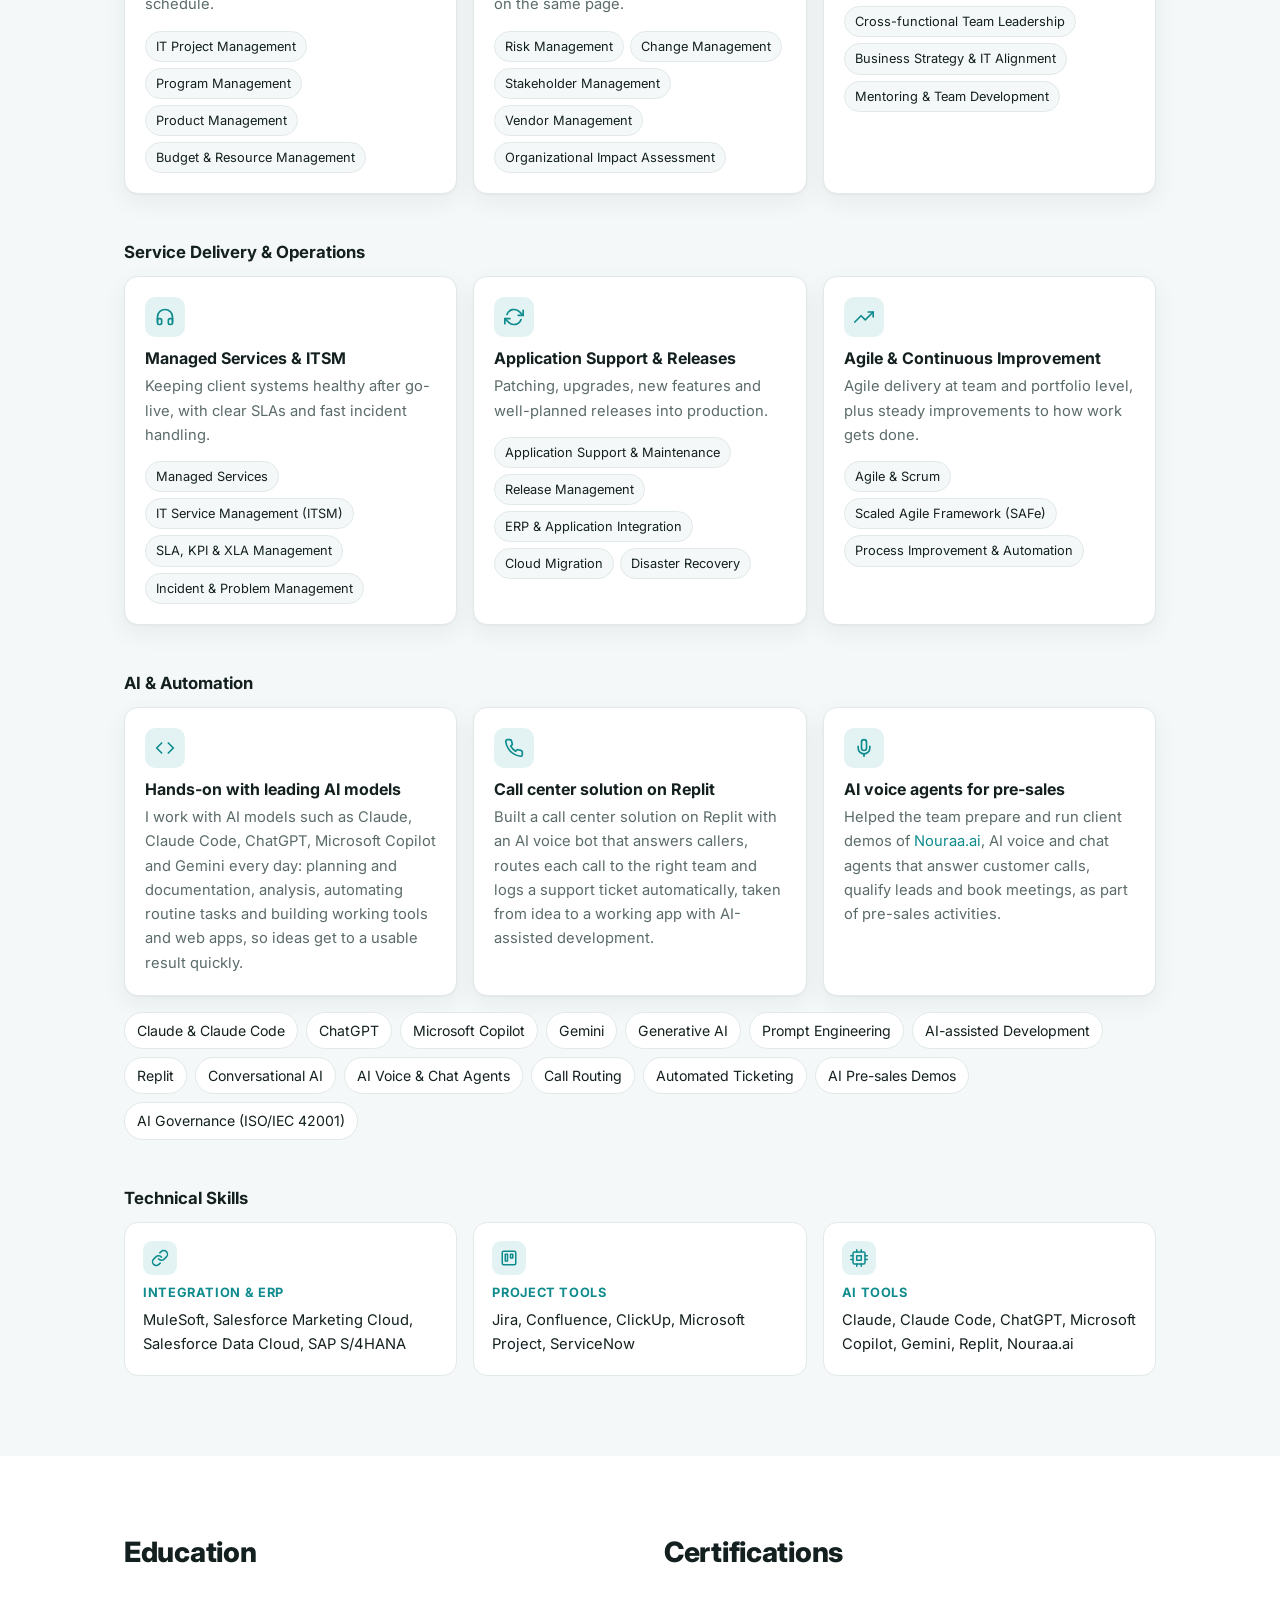
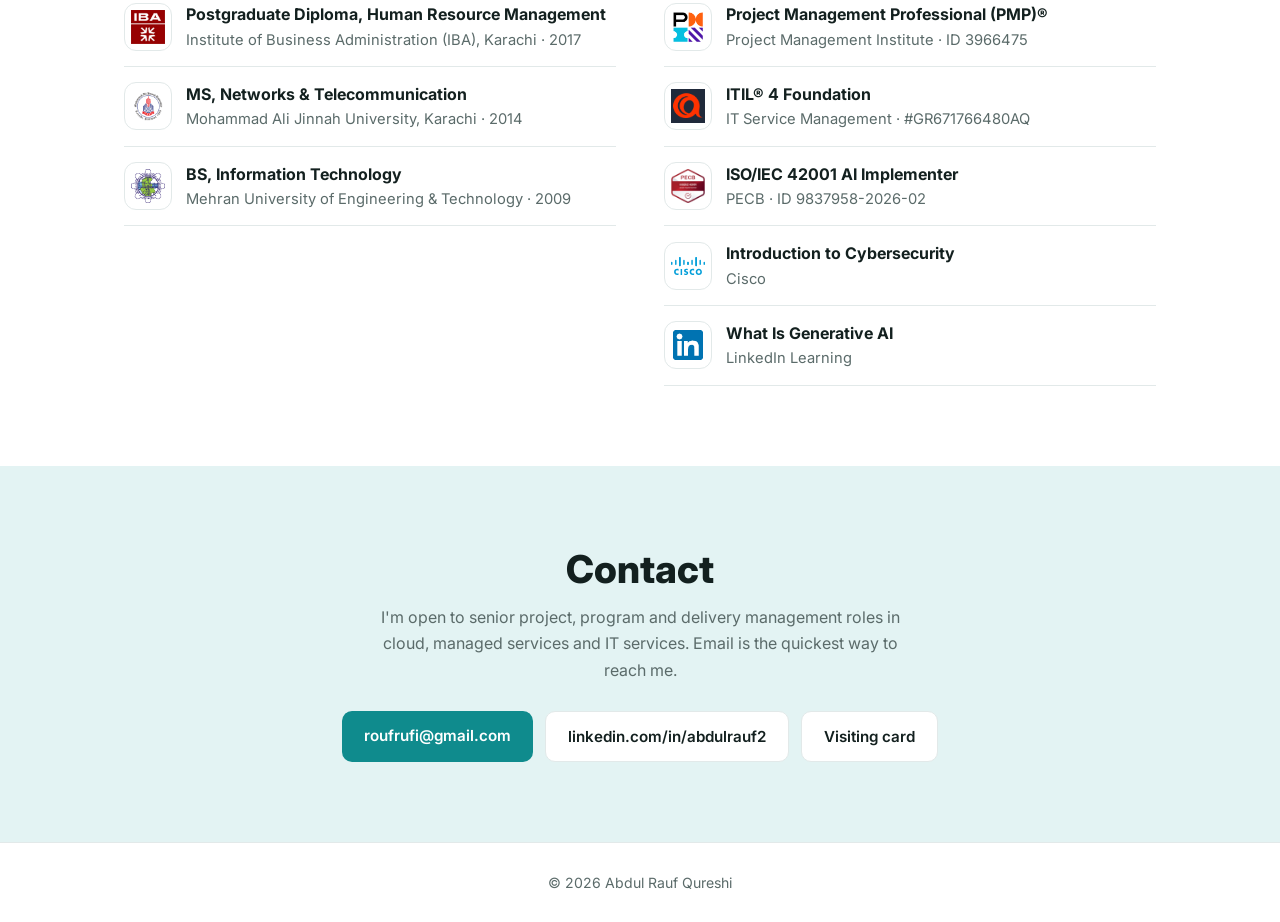
==== commit 34f2f671: "Add digital visiting card page with vCard download, QR code and print layout Co-Authored-By: Claude " ====
--- a/index.html
+++ b/index.html
@@ -58,6 +58,7 @@
         <a href="#skills">Skills</a>
         <a href="blog.html">Blog</a>
         <a href="events.html">Events</a>
+        <a href="card.html">Card</a>
         <a href="#contact" class="nav-cta">Contact</a>
       </nav>
     </div>
@@ -422,6 +423,7 @@
         <div class="hero-actions">
           <a class="btn primary" href="mailto:roufrufi@gmail.com">roufrufi@gmail.com</a>
           <a class="btn ghost" href="https://www.linkedin.com/in/abdulrauf2/" target="_blank" rel="noopener">linkedin.com/in/abdulrauf2</a>
+          <a class="btn ghost" href="card.html">Visiting card</a>
         </div>
       </div>
     </section>
--- a/styles.css
+++ b/styles.css
@@ -442,3 +442,63 @@
   .contact-line { flex-direction: column; align-items: center; gap: 2px; }
   .contact-line span[aria-hidden] { display: none; }
 }
+
+/* Visiting card (card.html) */
+.vcards { display: grid; grid-template-columns: repeat(2, minmax(0, 1fr)); gap: 28px; }
+.vcard {
+  container-type: inline-size; position: relative; overflow: hidden;
+  aspect-ratio: 89 / 51; border-radius: 16px;
+  box-shadow: 0 2px 4px rgba(0, 0, 0, .06), 0 18px 40px rgba(10, 79, 81, .22);
+  -webkit-print-color-adjust: exact; print-color-adjust: exact;
+}
+.vcard-front {
+  display: flex; flex-direction: column; justify-content: space-between;
+  padding: 5.5% 6%; color: #fff;
+  background:
+    radial-gradient(60cqw 60cqw at 105% -15%, rgba(159, 240, 230, .28), transparent 60%),
+    radial-gradient(45cqw 45cqw at -10% 120%, rgba(255, 255, 255, .10), transparent 60%),
+    linear-gradient(135deg, #12a0a2 0%, #0b6e70 55%, #083f41 100%);
+}
+.vc-top { display: flex; justify-content: space-between; align-items: center; gap: 4cqw; }
+.vc-mark { width: 10cqw; height: 10cqw; border-radius: 2.4cqw; box-shadow: 0 0 0 .5cqw rgba(255, 255, 255, .35); }
+.vc-web { font-size: 2.3cqw; letter-spacing: .02em; opacity: .75; }
+.vc-name { font-size: 7.4cqw; font-weight: 800; letter-spacing: -.02em; line-height: 1.1; margin: 0; }
+.vc-title { font-size: 3.6cqw; font-weight: 600; color: #9ff0e6; margin: 1.2cqw 0 0; }
+.vc-sub { font-size: 2.7cqw; opacity: .85; margin: 1cqw 0 0; }
+.vc-certs { list-style: none; margin: 0; padding: 0; display: flex; flex-wrap: wrap; gap: 1.6cqw; }
+.vc-certs li {
+  display: inline-flex; align-items: center; gap: 1.2cqw;
+  font-size: 2.5cqw; font-weight: 700; letter-spacing: .03em;
+  background: rgba(255, 255, 255, .14); border: 1px solid rgba(255, 255, 255, .25);
+  border-radius: 999px; padding: .8cqw 2.2cqw .8cqw .8cqw;
+}
+.vc-certs img { width: 4.6cqw; height: 4.6cqw; object-fit: contain; background: #fff; border-radius: 50%; padding: .4cqw; }
+
+.vcard-back {
+  display: grid; grid-template-columns: 1fr auto; align-items: center; gap: 5cqw;
+  padding: 5.5% 6% 8%; background: #fff; color: #13201f; border: 1px solid #e2e9e9;
+}
+.vcard-back::after {
+  content: ""; position: absolute; left: 0; right: 0; bottom: 0; height: 3.4cqw;
+  background: linear-gradient(90deg, #12a0a2, #0b6e70 60%, #9ff0e6);
+}
+.vc-back-name { font-size: 5.2cqw; font-weight: 800; margin: 0; letter-spacing: -.01em; }
+.vc-back-title { font-size: 2.8cqw; color: #0f8b8d; font-weight: 600; margin: .6cqw 0 3.6cqw; }
+.vc-contact ul { list-style: none; margin: 0; padding: 0; display: grid; gap: 2.2cqw; }
+.vc-contact li { display: flex; align-items: center; gap: 2cqw; font-size: 2.9cqw; }
+.vc-contact li svg { flex: none; width: 4.4cqw; height: 4.4cqw; color: #0f8b8d; }
+.vc-contact a { color: #13201f; overflow-wrap: anywhere; }
+.vc-qr { margin: 0; text-align: center; }
+.vc-qr img { display: block; width: 24cqw; height: 24cqw; padding: 1.6cqw; border: 1px solid #e2e9e9; border-radius: 2.4cqw; background: #fff; }
+.vc-qr figcaption { font-size: 2.3cqw; color: #5b6b6a; margin-top: 1.2cqw; font-weight: 600; letter-spacing: .04em; text-transform: uppercase; }
+
+@media (max-width: 860px) {
+  .vcards { grid-template-columns: minmax(0, 1fr); max-width: 520px; margin: 0 auto; }
+}
+@media print {
+  .card-page .nav, .card-page .card-hero, .card-page .footer { display: none !important; }
+  .card-page .section { padding: 0; }
+  .card-page .vcards { display: block; }
+  .card-page .vcard { width: 89mm; height: 51mm; aspect-ratio: auto; margin: 0 0 8mm; box-shadow: none; border-radius: 3mm; break-inside: avoid; }
+}
+.card-hero .lead { margin-bottom: 24px; }
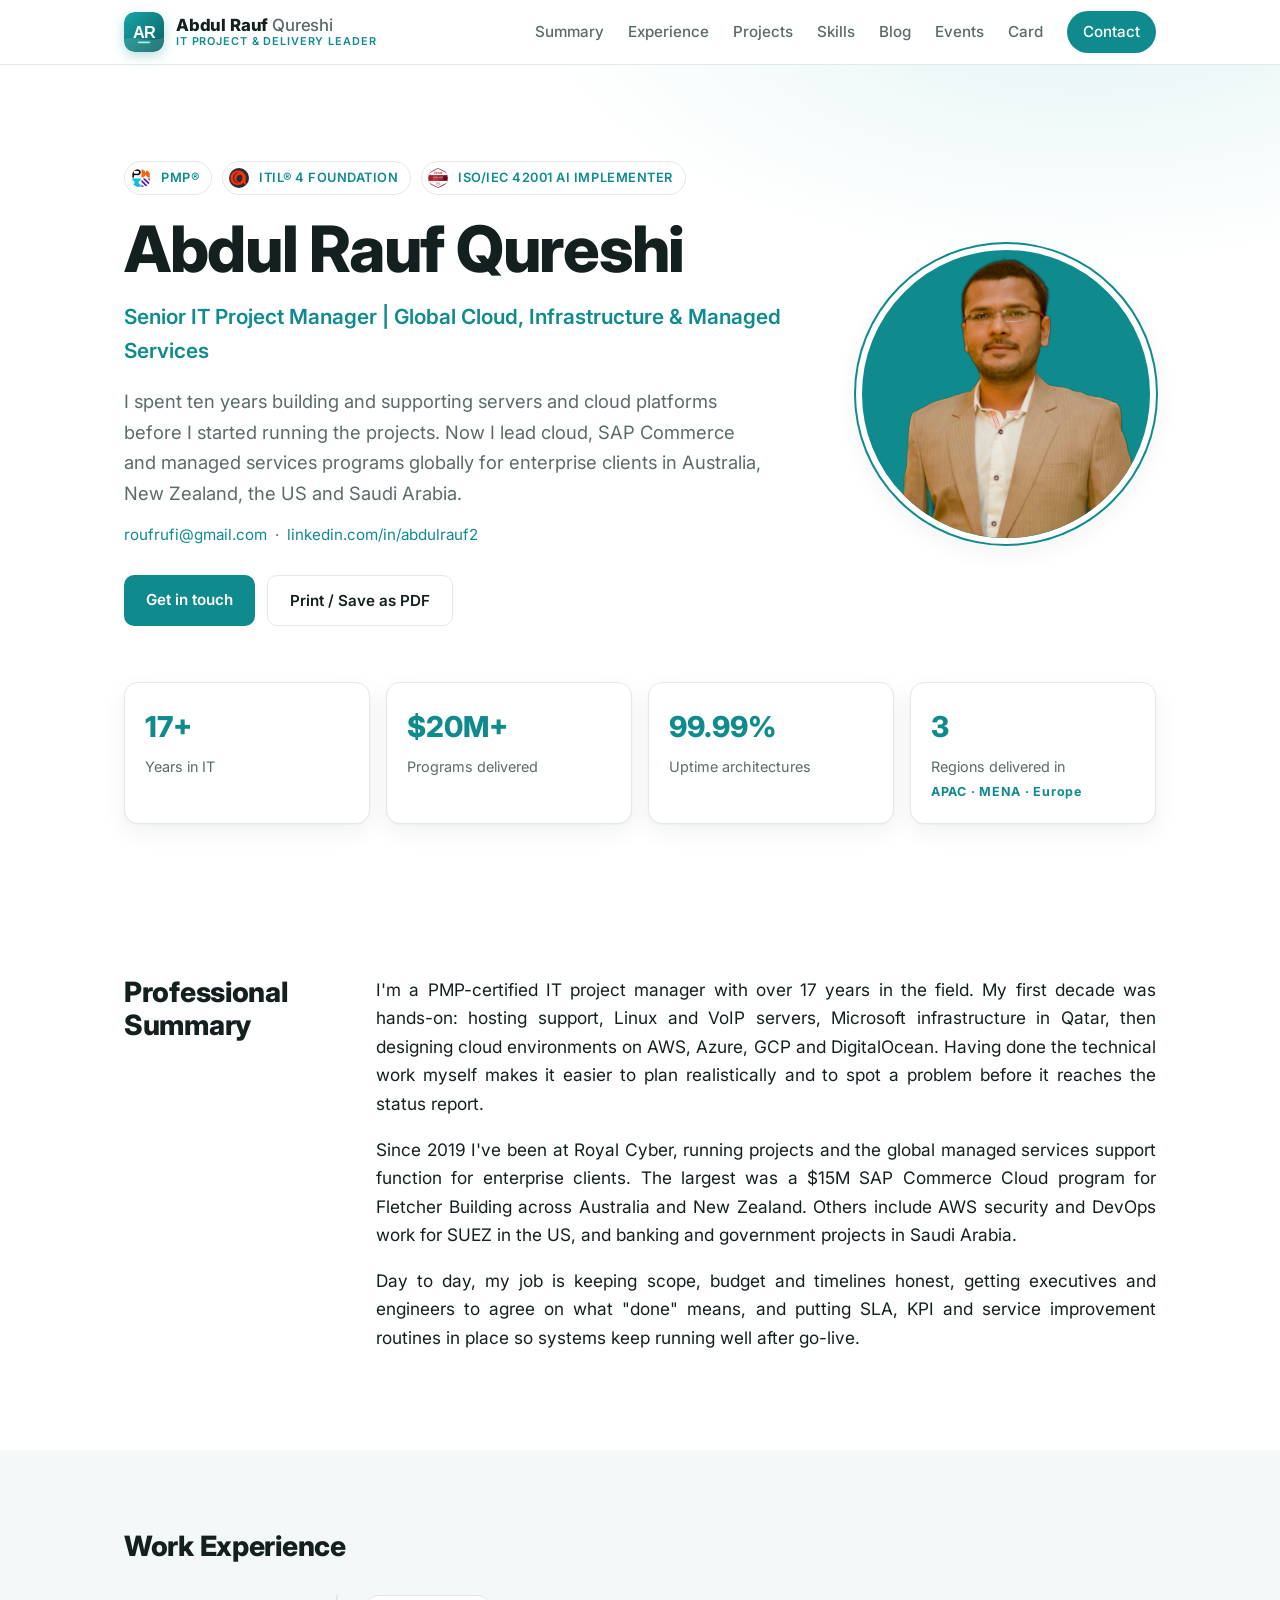
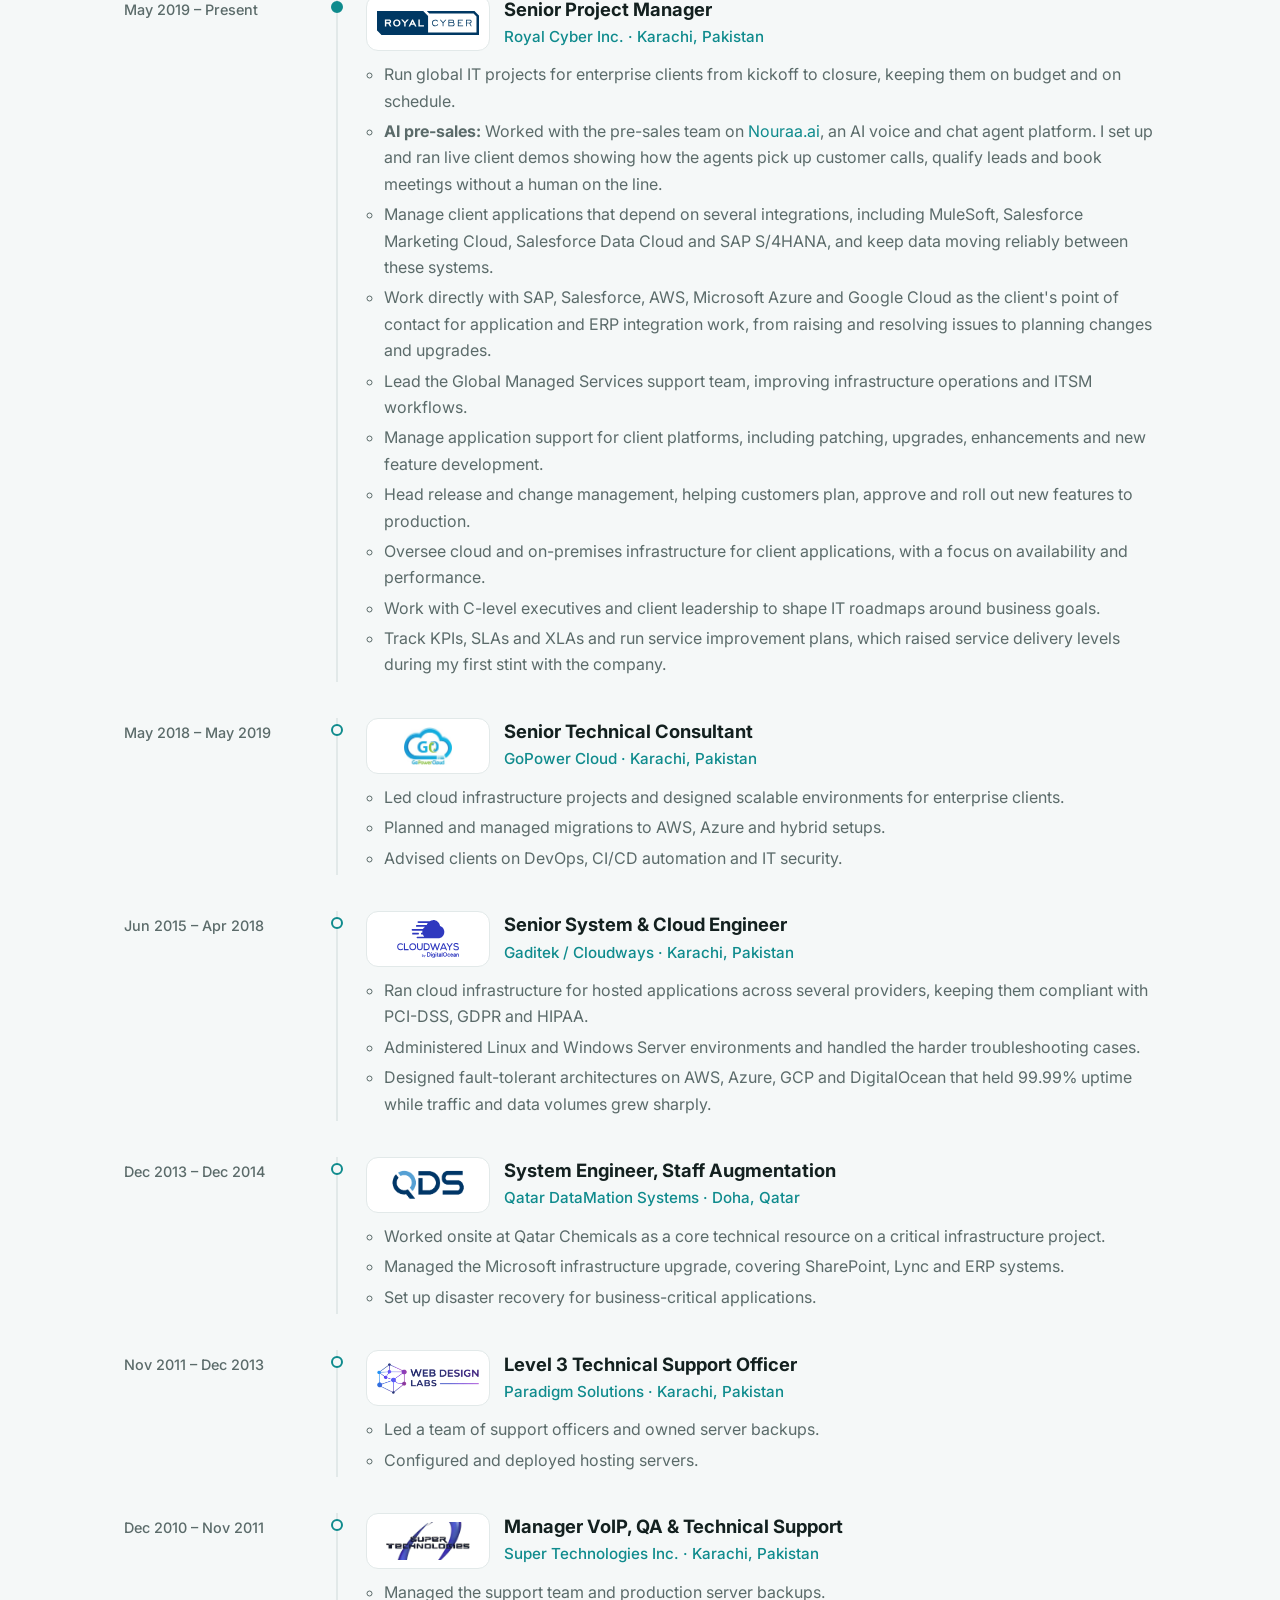
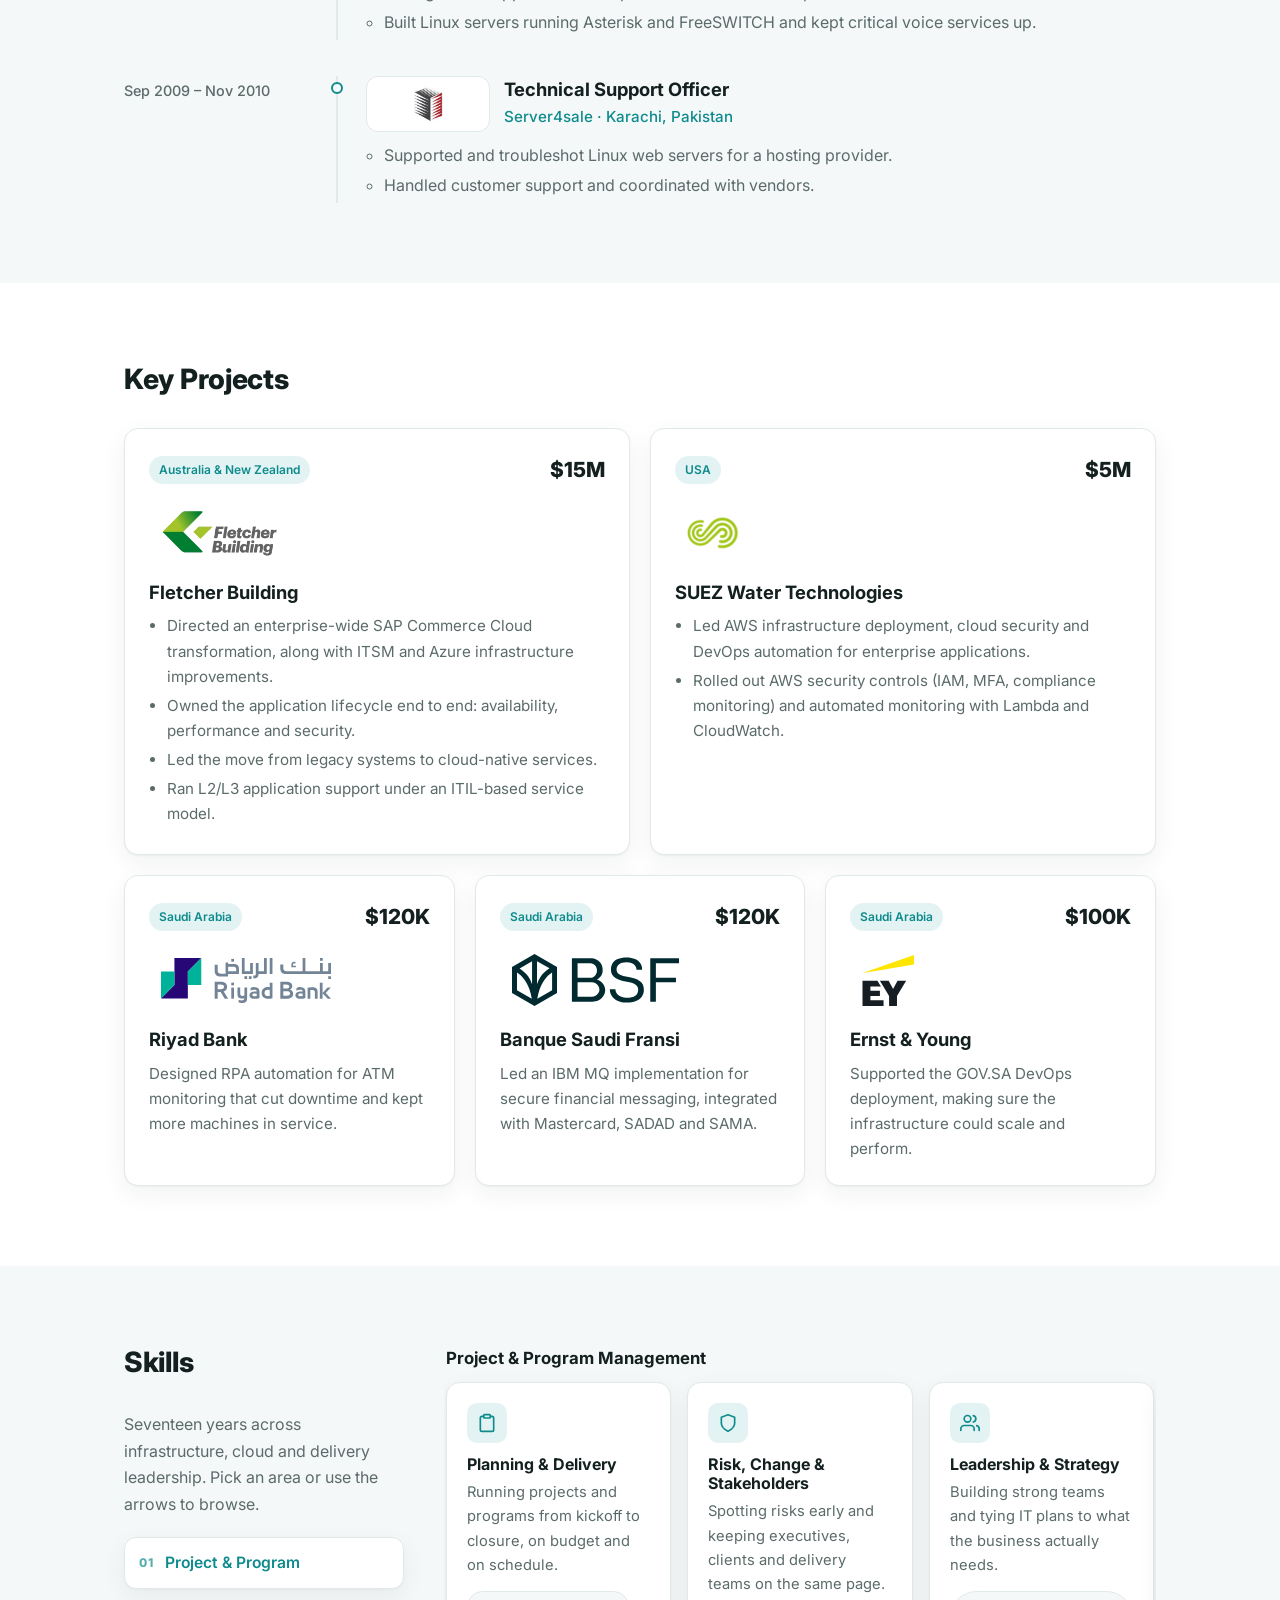
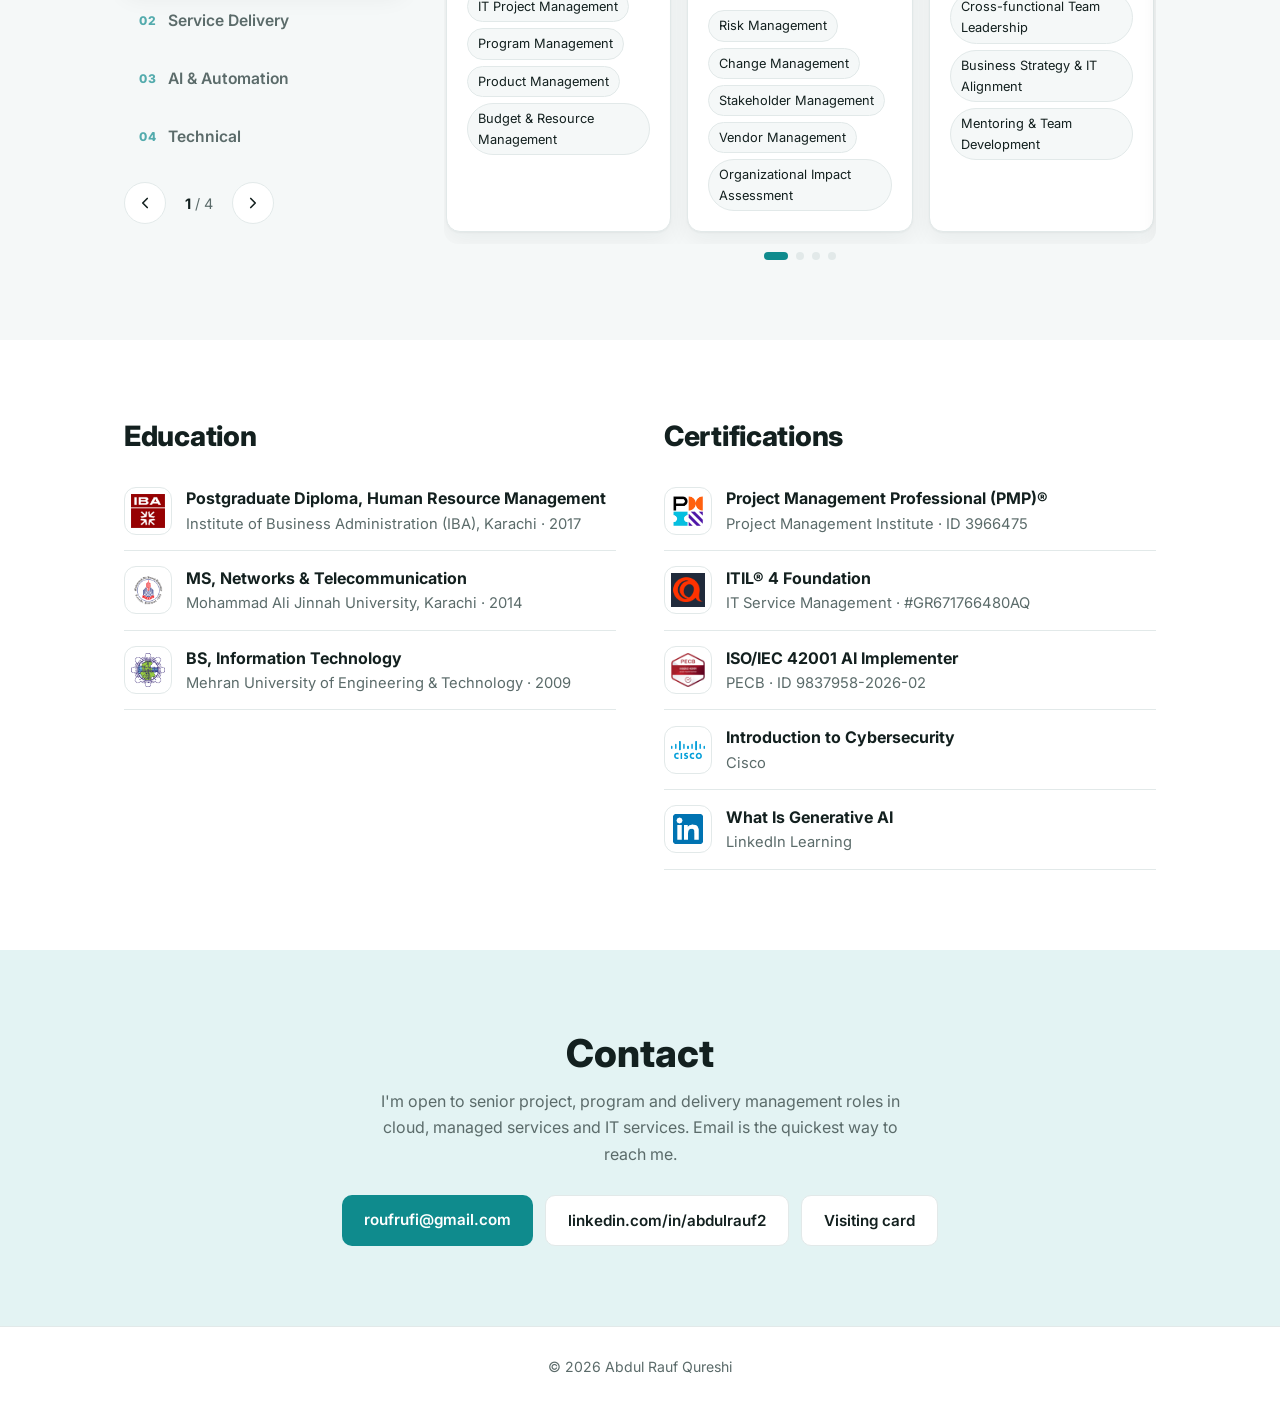
==== commit f7473cfe: "Skills: tabs on the left, carousel on the right Four slides (Project & Program, Service Delivery, AI" ====
--- a/index.html
+++ b/index.html
@@ -308,85 +308,111 @@
     <!-- Skills -->
     <section id="skills" class="section alt">
       <div class="container">
-        <h2 class="section-title">Skills</h2>
-        <h3 class="sub-title first">Project &amp; Program Management</h3>
-        <div class="skill-grid">
-          <article class="skill-card">
-            <span class="skill-icon" aria-hidden="true"><svg viewBox="0 0 24 24" fill="none" stroke="currentColor" stroke-width="2" stroke-linecap="round" stroke-linejoin="round"><path d="M16 4h2a2 2 0 0 1 2 2v14a2 2 0 0 1-2 2H6a2 2 0 0 1-2-2V6a2 2 0 0 1 2-2h2"/><rect x="8" y="2" width="8" height="4" rx="1"/></svg></span>
-            <h4>Planning &amp; Delivery</h4>
-            <p>Running projects and programs from kickoff to closure, on budget and on schedule.</p>
-            <ul class="chips chips-sm"><li>IT Project Management</li><li>Program Management</li><li>Product Management</li><li>Budget &amp; Resource Management</li></ul>
-          </article>
-          <article class="skill-card">
-            <span class="skill-icon" aria-hidden="true"><svg viewBox="0 0 24 24" fill="none" stroke="currentColor" stroke-width="2" stroke-linecap="round" stroke-linejoin="round"><path d="M12 22s8-4 8-10V5l-8-3-8 3v7c0 6 8 10 8 10z"/></svg></span>
-            <h4>Risk, Change &amp; Stakeholders</h4>
-            <p>Spotting risks early and keeping executives, clients and delivery teams on the same page.</p>
-            <ul class="chips chips-sm"><li>Risk Management</li><li>Change Management</li><li>Stakeholder Management</li><li>Vendor Management</li><li>Organizational Impact Assessment</li></ul>
-          </article>
-          <article class="skill-card">
-            <span class="skill-icon" aria-hidden="true"><svg viewBox="0 0 24 24" fill="none" stroke="currentColor" stroke-width="2" stroke-linecap="round" stroke-linejoin="round"><path d="M17 21v-2a4 4 0 0 0-4-4H5a4 4 0 0 0-4 4v2"/><circle cx="9" cy="7" r="4"/><path d="M23 21v-2a4 4 0 0 0-3-3.87"/><path d="M16 3.13a4 4 0 0 1 0 7.75"/></svg></span>
-            <h4>Leadership &amp; Strategy</h4>
-            <p>Building strong teams and tying IT plans to what the business actually needs.</p>
-            <ul class="chips chips-sm"><li>Cross-functional Team Leadership</li><li>Business Strategy &amp; IT Alignment</li><li>Mentoring &amp; Team Development</li></ul>
-          </article>
-        </div>
-
-        <h3 class="sub-title">Service Delivery &amp; Operations</h3>
-        <div class="skill-grid">
-          <article class="skill-card">
-            <span class="skill-icon" aria-hidden="true"><svg viewBox="0 0 24 24" fill="none" stroke="currentColor" stroke-width="2" stroke-linecap="round" stroke-linejoin="round"><path d="M3 18v-6a9 9 0 0 1 18 0v6"/><path d="M21 19a2 2 0 0 1-2 2h-1a2 2 0 0 1-2-2v-3a2 2 0 0 1 2-2h3zM3 19a2 2 0 0 0 2 2h1a2 2 0 0 0 2-2v-3a2 2 0 0 0-2-2H3z"/></svg></span>
-            <h4>Managed Services &amp; ITSM</h4>
-            <p>Keeping client systems healthy after go-live, with clear SLAs and fast incident handling.</p>
-            <ul class="chips chips-sm"><li>Managed Services</li><li>IT Service Management (ITSM)</li><li>SLA, KPI &amp; XLA Management</li><li>Incident &amp; Problem Management</li></ul>
-          </article>
-          <article class="skill-card">
-            <span class="skill-icon" aria-hidden="true"><svg viewBox="0 0 24 24" fill="none" stroke="currentColor" stroke-width="2" stroke-linecap="round" stroke-linejoin="round"><polyline points="23 4 23 10 17 10"/><polyline points="1 20 1 14 7 14"/><path d="M3.51 9a9 9 0 0 1 14.85-3.36L23 10M1 14l4.64 4.36A9 9 0 0 0 20.49 15"/></svg></span>
-            <h4>Application Support &amp; Releases</h4>
-            <p>Patching, upgrades, new features and well-planned releases into production.</p>
-            <ul class="chips chips-sm"><li>Application Support &amp; Maintenance</li><li>Release Management</li><li>ERP &amp; Application Integration</li><li>Cloud Migration</li><li>Disaster Recovery</li></ul>
-          </article>
-          <article class="skill-card">
-            <span class="skill-icon" aria-hidden="true"><svg viewBox="0 0 24 24" fill="none" stroke="currentColor" stroke-width="2" stroke-linecap="round" stroke-linejoin="round"><polyline points="23 6 13.5 15.5 8.5 10.5 1 18"/><polyline points="17 6 23 6 23 12"/></svg></span>
-            <h4>Agile &amp; Continuous Improvement</h4>
-            <p>Agile delivery at team and portfolio level, plus steady improvements to how work gets done.</p>
-            <ul class="chips chips-sm"><li>Agile &amp; Scrum</li><li>Scaled Agile Framework (SAFe)</li><li>Process Improvement &amp; Automation</li></ul>
-          </article>
-        </div>
-
-        <h3 class="sub-title">AI &amp; Automation</h3>
-        <div class="skill-grid">
-          <article class="skill-card">
-            <span class="skill-icon" aria-hidden="true">
-              <svg viewBox="0 0 24 24" fill="none" stroke="currentColor" stroke-width="2" stroke-linecap="round" stroke-linejoin="round"><polyline points="16 18 22 12 16 6"/><polyline points="8 6 2 12 8 18"/></svg>
-            </span>
-            <h4>Hands-on with leading AI models</h4>
-            <p>I work with AI models such as Claude, Claude Code, ChatGPT, Microsoft Copilot and Gemini every day: planning and documentation, analysis, automating routine tasks and building working tools and web apps, so ideas get to a usable result quickly.</p>
-          </article>
-          <article class="skill-card">
-            <span class="skill-icon" aria-hidden="true">
-              <svg viewBox="0 0 24 24" fill="none" stroke="currentColor" stroke-width="2" stroke-linecap="round" stroke-linejoin="round"><path d="M22 16.9v3a2 2 0 0 1-2.2 2 19.8 19.8 0 0 1-8.6-3.1 19.5 19.5 0 0 1-6-6A19.8 19.8 0 0 1 2.1 4.2 2 2 0 0 1 4.1 2h3a2 2 0 0 1 2 1.7c.1.9.4 1.8.7 2.7a2 2 0 0 1-.5 2.1L8 9.8a16 16 0 0 0 6 6l1.3-1.3a2 2 0 0 1 2.1-.4c.9.3 1.8.6 2.7.7a2 2 0 0 1 1.7 2z"/></svg>
-            </span>
-            <h4>Call center solution on Replit</h4>
-            <p>Built a call center solution on Replit with an AI voice bot that answers callers, routes each call to the right team and logs a support ticket automatically, taken from idea to a working app with AI-assisted development.</p>
-          </article>
-          <article class="skill-card">
-            <span class="skill-icon" aria-hidden="true">
-              <svg viewBox="0 0 24 24" fill="none" stroke="currentColor" stroke-width="2" stroke-linecap="round" stroke-linejoin="round"><path d="M12 2a3 3 0 0 0-3 3v7a3 3 0 0 0 6 0V5a3 3 0 0 0-3-3z"/><path d="M19 10v2a7 7 0 0 1-14 0v-2"/><line x1="12" y1="19" x2="12" y2="22"/></svg>
-            </span>
-            <h4>AI voice agents for pre-sales</h4>
-            <p>Helped the team prepare and run client demos of <a href="https://www.nouraa.ai/" target="_blank" rel="noopener">Nouraa.ai</a>, AI voice and chat agents that answer customer calls, qualify leads and book meetings, as part of pre-sales activities.</p>
-          </article>
-        </div>
-        <ul class="chips ai-chips">
-          <li>Claude &amp; Claude Code</li><li>ChatGPT</li><li>Microsoft Copilot</li><li>Gemini</li><li>Generative AI</li><li>Prompt Engineering</li><li>AI-assisted Development</li><li>Replit</li>
-          <li>Conversational AI</li><li>AI Voice &amp; Chat Agents</li><li>Call Routing</li><li>Automated Ticketing</li><li>AI Pre-sales Demos</li><li>AI Governance (ISO/IEC 42001)</li>
-        </ul>
-
-        <h3 class="sub-title">Technical Skills</h3>
-        <div class="tech-grid">
-          <div><span class="tech-icon" aria-hidden="true"><svg viewBox="0 0 24 24" fill="none" stroke="currentColor" stroke-width="2" stroke-linecap="round" stroke-linejoin="round"><path d="M10 13a5 5 0 0 0 7.54.54l3-3a5 5 0 0 0-7.07-7.07l-1.72 1.71"/><path d="M14 11a5 5 0 0 0-7.54-.54l-3 3a5 5 0 0 0 7.07 7.07l1.71-1.71"/></svg></span><h4>Integration &amp; ERP</h4><p>MuleSoft, Salesforce Marketing Cloud, Salesforce Data Cloud, SAP S/4HANA</p></div>
-          <div><span class="tech-icon" aria-hidden="true"><svg viewBox="0 0 24 24" fill="none" stroke="currentColor" stroke-width="2" stroke-linecap="round" stroke-linejoin="round"><rect x="3" y="3" width="18" height="18" rx="2"/><rect x="7" y="7" width="3" height="9"/><rect x="14" y="7" width="3" height="5"/></svg></span><h4>Project Tools</h4><p>Jira, Confluence, ClickUp, Microsoft Project, ServiceNow</p></div>
-          <div><span class="tech-icon" aria-hidden="true"><svg viewBox="0 0 24 24" fill="none" stroke="currentColor" stroke-width="2" stroke-linecap="round" stroke-linejoin="round"><rect x="4" y="4" width="16" height="16" rx="2"/><rect x="9" y="9" width="6" height="6"/><path d="M9 1v3M15 1v3M9 20v3M15 20v3M20 9h3M20 14h3M1 9h3M1 14h3"/></svg></span><h4>AI Tools</h4><p>Claude, Claude Code, ChatGPT, Microsoft Copilot, Gemini, Replit, Nouraa.ai</p></div>
+        <div class="skills-layout">
+          <div class="skills-intro">
+            <h2 class="section-title">Skills</h2>
+            <p>Seventeen years across infrastructure, cloud and delivery leadership. Pick an area or use the arrows to browse.</p>
+            <div class="carousel-tabs" role="tablist" aria-label="Skill areas">
+            <button type="button" role="tab" id="tab-skills-pm" aria-controls="skills-pm" aria-selected="true"><span class="tab-num">01</span>Project &amp; Program</button>
+            <button type="button" role="tab" id="tab-skills-sd" aria-controls="skills-sd" aria-selected="false" tabindex="-1"><span class="tab-num">02</span>Service Delivery</button>
+            <button type="button" role="tab" id="tab-skills-ai" aria-controls="skills-ai" aria-selected="false" tabindex="-1"><span class="tab-num">03</span>AI &amp; Automation</button>
+            <button type="button" role="tab" id="tab-skills-tech" aria-controls="skills-tech" aria-selected="false" tabindex="-1"><span class="tab-num">04</span>Technical</button>
+            </div>
+            <div class="carousel-controls">
+              <button type="button" class="carousel-arrow" data-dir="-1" aria-label="Previous skill area"><svg viewBox="0 0 24 24" fill="none" stroke="currentColor" stroke-width="2.2" stroke-linecap="round" stroke-linejoin="round" aria-hidden="true"><polyline points="15 18 9 12 15 6"/></svg></button>
+              <span class="carousel-count" aria-live="polite"><strong>1</strong> / 4</span>
+              <button type="button" class="carousel-arrow" data-dir="1" aria-label="Next skill area"><svg viewBox="0 0 24 24" fill="none" stroke="currentColor" stroke-width="2.2" stroke-linecap="round" stroke-linejoin="round" aria-hidden="true"><polyline points="9 18 15 12 9 6"/></svg></button>
+            </div>
+          </div>
+          <div class="carousel" aria-roledescription="carousel" aria-label="Skills">
+            <div class="carousel-track" tabindex="0">
+          <section class="carousel-slide" id="skills-pm" role="tabpanel" aria-labelledby="tab-skills-pm" aria-roledescription="slide" aria-label="1 of 4">
+            <h3 class="sub-title first">Project &amp; Program Management</h3>
+            <div class="skill-grid">
+              <article class="skill-card">
+                <span class="skill-icon" aria-hidden="true"><svg viewBox="0 0 24 24" fill="none" stroke="currentColor" stroke-width="2" stroke-linecap="round" stroke-linejoin="round"><path d="M16 4h2a2 2 0 0 1 2 2v14a2 2 0 0 1-2 2H6a2 2 0 0 1-2-2V6a2 2 0 0 1 2-2h2"/><rect x="8" y="2" width="8" height="4" rx="1"/></svg></span>
+                <h4>Planning &amp; Delivery</h4>
+                <p>Running projects and programs from kickoff to closure, on budget and on schedule.</p>
+                <ul class="chips chips-sm"><li>IT Project Management</li><li>Program Management</li><li>Product Management</li><li>Budget &amp; Resource Management</li></ul>
+              </article>
+              <article class="skill-card">
+                <span class="skill-icon" aria-hidden="true"><svg viewBox="0 0 24 24" fill="none" stroke="currentColor" stroke-width="2" stroke-linecap="round" stroke-linejoin="round"><path d="M12 22s8-4 8-10V5l-8-3-8 3v7c0 6 8 10 8 10z"/></svg></span>
+                <h4>Risk, Change &amp; Stakeholders</h4>
+                <p>Spotting risks early and keeping executives, clients and delivery teams on the same page.</p>
+                <ul class="chips chips-sm"><li>Risk Management</li><li>Change Management</li><li>Stakeholder Management</li><li>Vendor Management</li><li>Organizational Impact Assessment</li></ul>
+              </article>
+              <article class="skill-card">
+                <span class="skill-icon" aria-hidden="true"><svg viewBox="0 0 24 24" fill="none" stroke="currentColor" stroke-width="2" stroke-linecap="round" stroke-linejoin="round"><path d="M17 21v-2a4 4 0 0 0-4-4H5a4 4 0 0 0-4 4v2"/><circle cx="9" cy="7" r="4"/><path d="M23 21v-2a4 4 0 0 0-3-3.87"/><path d="M16 3.13a4 4 0 0 1 0 7.75"/></svg></span>
+                <h4>Leadership &amp; Strategy</h4>
+                <p>Building strong teams and tying IT plans to what the business actually needs.</p>
+                <ul class="chips chips-sm"><li>Cross-functional Team Leadership</li><li>Business Strategy &amp; IT Alignment</li><li>Mentoring &amp; Team Development</li></ul>
+              </article>
+            </div>
+          </section>
+          <section class="carousel-slide" id="skills-sd" role="tabpanel" aria-labelledby="tab-skills-sd" aria-roledescription="slide" aria-label="2 of 4">
+            <h3 class="sub-title first">Service Delivery &amp; Operations</h3>
+            <div class="skill-grid">
+              <article class="skill-card">
+                <span class="skill-icon" aria-hidden="true"><svg viewBox="0 0 24 24" fill="none" stroke="currentColor" stroke-width="2" stroke-linecap="round" stroke-linejoin="round"><path d="M3 18v-6a9 9 0 0 1 18 0v6"/><path d="M21 19a2 2 0 0 1-2 2h-1a2 2 0 0 1-2-2v-3a2 2 0 0 1 2-2h3zM3 19a2 2 0 0 0 2 2h1a2 2 0 0 0 2-2v-3a2 2 0 0 0-2-2H3z"/></svg></span>
+                <h4>Managed Services &amp; ITSM</h4>
+                <p>Keeping client systems healthy after go-live, with clear SLAs and fast incident handling.</p>
+                <ul class="chips chips-sm"><li>Managed Services</li><li>IT Service Management (ITSM)</li><li>SLA, KPI &amp; XLA Management</li><li>Incident &amp; Problem Management</li></ul>
+              </article>
+              <article class="skill-card">
+                <span class="skill-icon" aria-hidden="true"><svg viewBox="0 0 24 24" fill="none" stroke="currentColor" stroke-width="2" stroke-linecap="round" stroke-linejoin="round"><polyline points="23 4 23 10 17 10"/><polyline points="1 20 1 14 7 14"/><path d="M3.51 9a9 9 0 0 1 14.85-3.36L23 10M1 14l4.64 4.36A9 9 0 0 0 20.49 15"/></svg></span>
+                <h4>Application Support &amp; Releases</h4>
+                <p>Patching, upgrades, new features and well-planned releases into production.</p>
+                <ul class="chips chips-sm"><li>Application Support &amp; Maintenance</li><li>Release Management</li><li>ERP &amp; Application Integration</li><li>Cloud Migration</li><li>Disaster Recovery</li></ul>
+              </article>
+              <article class="skill-card">
+                <span class="skill-icon" aria-hidden="true"><svg viewBox="0 0 24 24" fill="none" stroke="currentColor" stroke-width="2" stroke-linecap="round" stroke-linejoin="round"><polyline points="23 6 13.5 15.5 8.5 10.5 1 18"/><polyline points="17 6 23 6 23 12"/></svg></span>
+                <h4>Agile &amp; Continuous Improvement</h4>
+                <p>Agile delivery at team and portfolio level, plus steady improvements to how work gets done.</p>
+                <ul class="chips chips-sm"><li>Agile &amp; Scrum</li><li>Scaled Agile Framework (SAFe)</li><li>Process Improvement &amp; Automation</li></ul>
+              </article>
+            </div>
+          </section>
+          <section class="carousel-slide" id="skills-ai" role="tabpanel" aria-labelledby="tab-skills-ai" aria-roledescription="slide" aria-label="3 of 4">
+            <h3 class="sub-title first">AI &amp; Automation</h3>
+            <div class="skill-grid">
+              <article class="skill-card">
+                <span class="skill-icon" aria-hidden="true">
+                  <svg viewBox="0 0 24 24" fill="none" stroke="currentColor" stroke-width="2" stroke-linecap="round" stroke-linejoin="round"><polyline points="16 18 22 12 16 6"/><polyline points="8 6 2 12 8 18"/></svg>
+                </span>
+                <h4>Hands-on with leading AI models</h4>
+                <p>I work with AI models such as Claude, Claude Code, ChatGPT, Microsoft Copilot and Gemini every day: planning and documentation, analysis, automating routine tasks and building working tools and web apps, so ideas get to a usable result quickly.</p>
+              </article>
+              <article class="skill-card">
+                <span class="skill-icon" aria-hidden="true">
+                  <svg viewBox="0 0 24 24" fill="none" stroke="currentColor" stroke-width="2" stroke-linecap="round" stroke-linejoin="round"><path d="M22 16.9v3a2 2 0 0 1-2.2 2 19.8 19.8 0 0 1-8.6-3.1 19.5 19.5 0 0 1-6-6A19.8 19.8 0 0 1 2.1 4.2 2 2 0 0 1 4.1 2h3a2 2 0 0 1 2 1.7c.1.9.4 1.8.7 2.7a2 2 0 0 1-.5 2.1L8 9.8a16 16 0 0 0 6 6l1.3-1.3a2 2 0 0 1 2.1-.4c.9.3 1.8.6 2.7.7a2 2 0 0 1 1.7 2z"/></svg>
+                </span>
+                <h4>Call center solution on Replit</h4>
+                <p>Built a call center solution on Replit with an AI voice bot that answers callers, routes each call to the right team and logs a support ticket automatically, taken from idea to a working app with AI-assisted development.</p>
+              </article>
+              <article class="skill-card">
+                <span class="skill-icon" aria-hidden="true">
+                  <svg viewBox="0 0 24 24" fill="none" stroke="currentColor" stroke-width="2" stroke-linecap="round" stroke-linejoin="round"><path d="M12 2a3 3 0 0 0-3 3v7a3 3 0 0 0 6 0V5a3 3 0 0 0-3-3z"/><path d="M19 10v2a7 7 0 0 1-14 0v-2"/><line x1="12" y1="19" x2="12" y2="22"/></svg>
+                </span>
+                <h4>AI voice agents for pre-sales</h4>
+                <p>Helped the team prepare and run client demos of <a href="https://www.nouraa.ai/" target="_blank" rel="noopener">Nouraa.ai</a>, AI voice and chat agents that answer customer calls, qualify leads and book meetings, as part of pre-sales activities.</p>
+              </article>
+            </div>
+            <ul class="chips ai-chips">
+              <li>Claude &amp; Claude Code</li><li>ChatGPT</li><li>Microsoft Copilot</li><li>Gemini</li><li>Generative AI</li><li>Prompt Engineering</li><li>AI-assisted Development</li><li>Replit</li>
+              <li>Conversational AI</li><li>AI Voice &amp; Chat Agents</li><li>Call Routing</li><li>Automated Ticketing</li><li>AI Pre-sales Demos</li><li>AI Governance (ISO/IEC 42001)</li>
+            </ul>
+          </section>
+          <section class="carousel-slide" id="skills-tech" role="tabpanel" aria-labelledby="tab-skills-tech" aria-roledescription="slide" aria-label="4 of 4">
+            <h3 class="sub-title first">Technical Skills</h3>
+            <div class="tech-grid">
+              <div><span class="tech-icon" aria-hidden="true"><svg viewBox="0 0 24 24" fill="none" stroke="currentColor" stroke-width="2" stroke-linecap="round" stroke-linejoin="round"><path d="M10 13a5 5 0 0 0 7.54.54l3-3a5 5 0 0 0-7.07-7.07l-1.72 1.71"/><path d="M14 11a5 5 0 0 0-7.54-.54l-3 3a5 5 0 0 0 7.07 7.07l1.71-1.71"/></svg></span><h4>Integration &amp; ERP</h4><p>MuleSoft, Salesforce Marketing Cloud, Salesforce Data Cloud, SAP S/4HANA</p></div>
+              <div><span class="tech-icon" aria-hidden="true"><svg viewBox="0 0 24 24" fill="none" stroke="currentColor" stroke-width="2" stroke-linecap="round" stroke-linejoin="round"><rect x="3" y="3" width="18" height="18" rx="2"/><rect x="7" y="7" width="3" height="9"/><rect x="14" y="7" width="3" height="5"/></svg></span><h4>Project Tools</h4><p>Jira, Confluence, ClickUp, Microsoft Project, ServiceNow</p></div>
+              <div><span class="tech-icon" aria-hidden="true"><svg viewBox="0 0 24 24" fill="none" stroke="currentColor" stroke-width="2" stroke-linecap="round" stroke-linejoin="round"><rect x="4" y="4" width="16" height="16" rx="2"/><rect x="9" y="9" width="6" height="6"/><path d="M9 1v3M15 1v3M9 20v3M15 20v3M20 9h3M20 14h3M1 9h3M1 14h3"/></svg></span><h4>AI Tools</h4><p>Claude, Claude Code, ChatGPT, Microsoft Copilot, Gemini, Replit, Nouraa.ai</p></div>
+            </div>
+          </section>
+            </div>
+            <div class="carousel-dots" aria-hidden="true"><span class="active"></span><span></span><span></span><span></span></div>
+          </div>
         </div>
       </div>
     </section>
@@ -443,5 +469,59 @@
       document.addEventListener('keydown', function (e) { if (e.key === 'Escape') set(false); });
     })();
   </script>
+  <script>
+    (function () {
+      var track = document.querySelector('.carousel-track');
+      if (!track) return;
+      var slides = [].slice.call(track.querySelectorAll('.carousel-slide'));
+      var tabs = [].slice.call(document.querySelectorAll('.carousel-tabs [role="tab"]'));
+      var dots = [].slice.call(document.querySelectorAll('.carousel-dots span'));
+      var count = document.querySelector('.carousel-count strong');
+      var current = 0, timer;
+      function fit() { track.style.height = slides[current].offsetHeight + 'px'; }
+      function mark(i) {
+        current = i;
+        tabs.forEach(function (t, n) { t.setAttribute('aria-selected', n === i); t.tabIndex = n === i ? 0 : -1; });
+        dots.forEach(function (d, n) { d.classList.toggle('active', n === i); });
+        slides.forEach(function (s, n) { s.inert = n !== i; });
+        count.textContent = i + 1;
+        fit();
+      }
+      function go(i, instant) {
+        i = (i + slides.length) % slides.length;
+        track.scrollTo({ left: i * track.clientWidth, behavior: instant ? 'auto' : 'smooth' });
+        mark(i);
+      }
+      tabs.forEach(function (t, n) {
+        t.addEventListener('click', function () { go(n); });
+        t.addEventListener('keydown', function (e) {
+          if (e.key === 'ArrowRight' || e.key === 'ArrowDown') { e.preventDefault(); go(n + 1); tabs[(n + 1) % tabs.length].focus(); }
+          if (e.key === 'ArrowLeft' || e.key === 'ArrowUp') { e.preventDefault(); go(n - 1); tabs[(n - 1 + tabs.length) % tabs.length].focus(); }
+        });
+      });
+      document.querySelectorAll('.carousel-arrow').forEach(function (b) {
+        b.addEventListener('click', function () { go(current + Number(b.dataset.dir)); });
+      });
+      track.addEventListener('keydown', function (e) {
+        if (e.key === 'ArrowRight') { e.preventDefault(); go(current + 1); }
+        if (e.key === 'ArrowLeft') { e.preventDefault(); go(current - 1); }
+      });
+      track.addEventListener('scroll', function () {
+        clearTimeout(timer);
+        timer = setTimeout(function () {
+          var i = Math.round(track.scrollLeft / track.clientWidth);
+          if (i !== current) mark(i);
+        }, 90);
+      });
+      window.addEventListener('resize', function () { go(current, true); });
+      function start() {
+        var i = slides.map(function (s) { return '#' + s.id; }).indexOf(location.hash);
+        go(Math.max(i, 0), true);
+        if (i >= 0) document.getElementById('skills').scrollIntoView();
+      }
+      mark(0);
+      if (document.readyState === 'complete') start(); else window.addEventListener('load', start);
+    })();
+  </script>
 </body>
 </html>
--- a/styles.css
+++ b/styles.css
@@ -462,17 +462,17 @@
 .vc-top { display: flex; justify-content: space-between; align-items: center; gap: 4cqw; }
 .vc-mark { width: 10cqw; height: 10cqw; border-radius: 2.4cqw; box-shadow: 0 0 0 .5cqw rgba(255, 255, 255, .35); }
 .vc-web { font-size: 2.3cqw; letter-spacing: .02em; opacity: .75; }
-.vc-name { font-size: 7.4cqw; font-weight: 800; letter-spacing: -.02em; line-height: 1.1; margin: 0; }
-.vc-title { font-size: 3.6cqw; font-weight: 600; color: #9ff0e6; margin: 1.2cqw 0 0; }
-.vc-sub { font-size: 2.7cqw; opacity: .85; margin: 1cqw 0 0; }
-.vc-certs { list-style: none; margin: 0; padding: 0; display: flex; flex-wrap: wrap; gap: 1.6cqw; }
+.vc-name { font-size: 6.2cqw; white-space: nowrap; font-weight: 800; letter-spacing: -.02em; line-height: 1.1; margin: 0; }
+.vc-title { font-size: 3.3cqw; font-weight: 600; color: #9ff0e6; margin: 1.2cqw 0 0; }
+.vc-sub { font-size: 2.4cqw; white-space: nowrap; opacity: .85; margin: 1cqw 0 0; }
+.vc-certs { list-style: none; margin: 0; padding: 0; display: flex; flex-wrap: nowrap; gap: 1.4cqw; }
 .vc-certs li {
   display: inline-flex; align-items: center; gap: 1.2cqw;
-  font-size: 2.5cqw; font-weight: 700; letter-spacing: .03em;
+  font-size: 2.2cqw; font-weight: 700; letter-spacing: .02em;
   background: rgba(255, 255, 255, .14); border: 1px solid rgba(255, 255, 255, .25);
   border-radius: 999px; padding: .8cqw 2.2cqw .8cqw .8cqw;
 }
-.vc-certs img { width: 4.6cqw; height: 4.6cqw; object-fit: contain; background: #fff; border-radius: 50%; padding: .4cqw; }
+.vc-certs img { width: 4cqw; height: 4cqw; object-fit: contain; background: #fff; border-radius: 50%; padding: .4cqw; }
 
 .vcard-back {
   display: grid; grid-template-columns: 1fr auto; align-items: center; gap: 5cqw;
@@ -502,3 +502,98 @@
   .card-page .vcard { width: 89mm; height: 51mm; aspect-ratio: auto; margin: 0 0 8mm; box-shadow: none; border-radius: 3mm; break-inside: avoid; }
 }
 .card-hero .lead { margin-bottom: 24px; }
+.vc-photo {
+  position: absolute; right: 6%; top: 50%; transform: translateY(-46%);
+  width: 23cqw; height: 23cqw; border-radius: 50%; object-fit: cover; object-position: 50% 15%;
+  background: #fff; border: .9cqw solid rgba(255, 255, 255, .9);
+  box-shadow: 0 1.5cqw 4cqw rgba(0, 0, 0, .25);
+}
+.vc-id, .vc-certs { max-width: 68%; }
+.share-panel {
+  margin-top: 20px; max-width: 520px; padding: 18px; border-radius: var(--radius);
+  background: var(--surface); border: 1px solid var(--border); box-shadow: var(--shadow);
+}
+.share-panel[hidden] { display: none; }
+.share-label { font-weight: 700; margin-bottom: 10px; }
+.share-link { display: flex; gap: 8px; }
+.share-link input {
+  flex: 1; min-width: 0; font: inherit; font-size: .9rem; padding: 10px 12px;
+  border: 1px solid var(--border); border-radius: 10px; background: var(--bg-alt); color: var(--text);
+}
+.share-link .btn { padding: 10px 16px; border: 0; cursor: pointer; font: inherit; font-weight: 600; }
+.share-targets { display: flex; flex-wrap: wrap; gap: 8px; margin-top: 12px; }
+.share-targets a, .share-targets button {
+  padding: 6px 14px; border-radius: 999px; border: 1px solid var(--border);
+  font-size: .9rem; font-weight: 600; color: var(--text); background: var(--bg);
+}
+.share-targets a:hover, .share-targets button:hover { border-color: var(--accent); color: var(--accent); }
+.share-targets button { font: inherit; font-size: .9rem; font-weight: 600; cursor: pointer; }
+.share-targets button[hidden] { display: none; }
+.share-status { margin: 8px 0 0; min-height: 1.2em; font-size: .88rem; color: var(--accent); font-weight: 600; }
+button.btn { cursor: pointer; font: inherit; font-weight: 600; }
+
+/* Skills carousel */
+.skills-layout { display: grid; grid-template-columns: 280px minmax(0, 1fr); gap: 40px; align-items: start; }
+.skills-intro { position: sticky; top: 96px; }
+.skills-intro > p { color: var(--muted); margin-bottom: 20px; }
+.carousel-tabs { display: flex; flex-direction: column; gap: 6px; }
+.carousel-tabs button {
+  display: flex; align-items: center; gap: 12px; width: 100%; text-align: left;
+  font: inherit; font-weight: 600; font-size: .98rem; color: var(--muted);
+  background: none; border: 1px solid transparent; border-radius: 12px; padding: 12px 14px; cursor: pointer;
+  transition: background .15s, color .15s, border-color .15s;
+}
+.carousel-tabs button:hover { color: var(--text); background: var(--surface); }
+.carousel-tabs button[aria-selected="true"] { color: var(--accent); background: var(--surface); border-color: var(--border); box-shadow: var(--shadow); }
+.tab-num { font-size: .75rem; font-weight: 800; letter-spacing: .05em; color: var(--accent); opacity: .7; }
+.carousel-controls { display: flex; align-items: center; gap: 12px; margin-top: 20px; }
+.carousel-arrow {
+  display: grid; place-items: center; width: 42px; height: 42px; border-radius: 50%;
+  background: var(--surface); border: 1px solid var(--border); color: var(--text); cursor: pointer;
+  transition: border-color .15s, color .15s;
+}
+.carousel-arrow:hover { border-color: var(--accent); color: var(--accent); }
+.carousel-arrow svg { width: 18px; height: 18px; }
+.carousel-count { font-size: .9rem; color: var(--muted); min-width: 42px; text-align: center; }
+.carousel-count strong { color: var(--text); }
+
+.carousel { min-width: 0; }
+.carousel-track {
+  display: flex; align-items: flex-start; overflow-x: auto; overflow-y: hidden; scroll-snap-type: x mandatory; scroll-behavior: smooth;
+  transition: height .3s ease;
+  scrollbar-width: none; border-radius: var(--radius); outline-offset: 4px;
+}
+.carousel-track::-webkit-scrollbar { display: none; }
+.carousel-slide { flex: 0 0 100%; scroll-snap-align: start; padding: 2px 2px 12px; align-self: flex-start; }
+.carousel-slide .sub-title { margin-top: 0; }
+.carousel-slide .skill-grid { grid-template-columns: repeat(3, minmax(0, 1fr)); }
+.carousel-slide .tech-grid { grid-template-columns: repeat(3, minmax(0, 1fr)); }
+.carousel-dots { display: flex; justify-content: center; gap: 8px; margin-top: 8px; }
+.carousel-dots span { width: 8px; height: 8px; border-radius: 999px; background: var(--border); transition: width .2s, background .2s; }
+.carousel-dots span.active { width: 24px; background: var(--accent); }
+
+@media (max-width: 1080px) {
+  .carousel-slide .skill-grid, .carousel-slide .tech-grid { grid-template-columns: repeat(2, minmax(0, 1fr)); }
+}
+@media (max-width: 860px) {
+  .skills-layout { grid-template-columns: minmax(0, 1fr); gap: 20px; }
+  .skills-intro { position: static; }
+  .carousel-tabs { flex-direction: row; overflow-x: auto; scrollbar-width: none; margin: 0 -16px; padding: 2px 16px 6px; }
+  .carousel-tabs::-webkit-scrollbar { display: none; }
+  .carousel-tabs button { flex: none; width: auto; padding: 8px 14px; border-color: var(--border); border-radius: 999px; font-size: .9rem; }
+  .tab-num { display: none; }
+  .carousel-controls { margin-top: 12px; }
+}
+@media (max-width: 640px) {
+  .carousel-slide .skill-grid, .carousel-slide .tech-grid { grid-template-columns: minmax(0, 1fr); }
+}
+@media (prefers-reduced-motion: reduce) {
+  .carousel-track { scroll-behavior: auto; }
+}
+@media print {
+  .skills-layout { display: block; }
+  .skills-intro > p, .carousel-tabs, .carousel-controls, .carousel-dots { display: none !important; }
+  .skills-intro { position: static; }
+  .carousel-track { display: block; overflow: visible; height: auto !important; }
+  .carousel-slide { padding: 0; }
+}
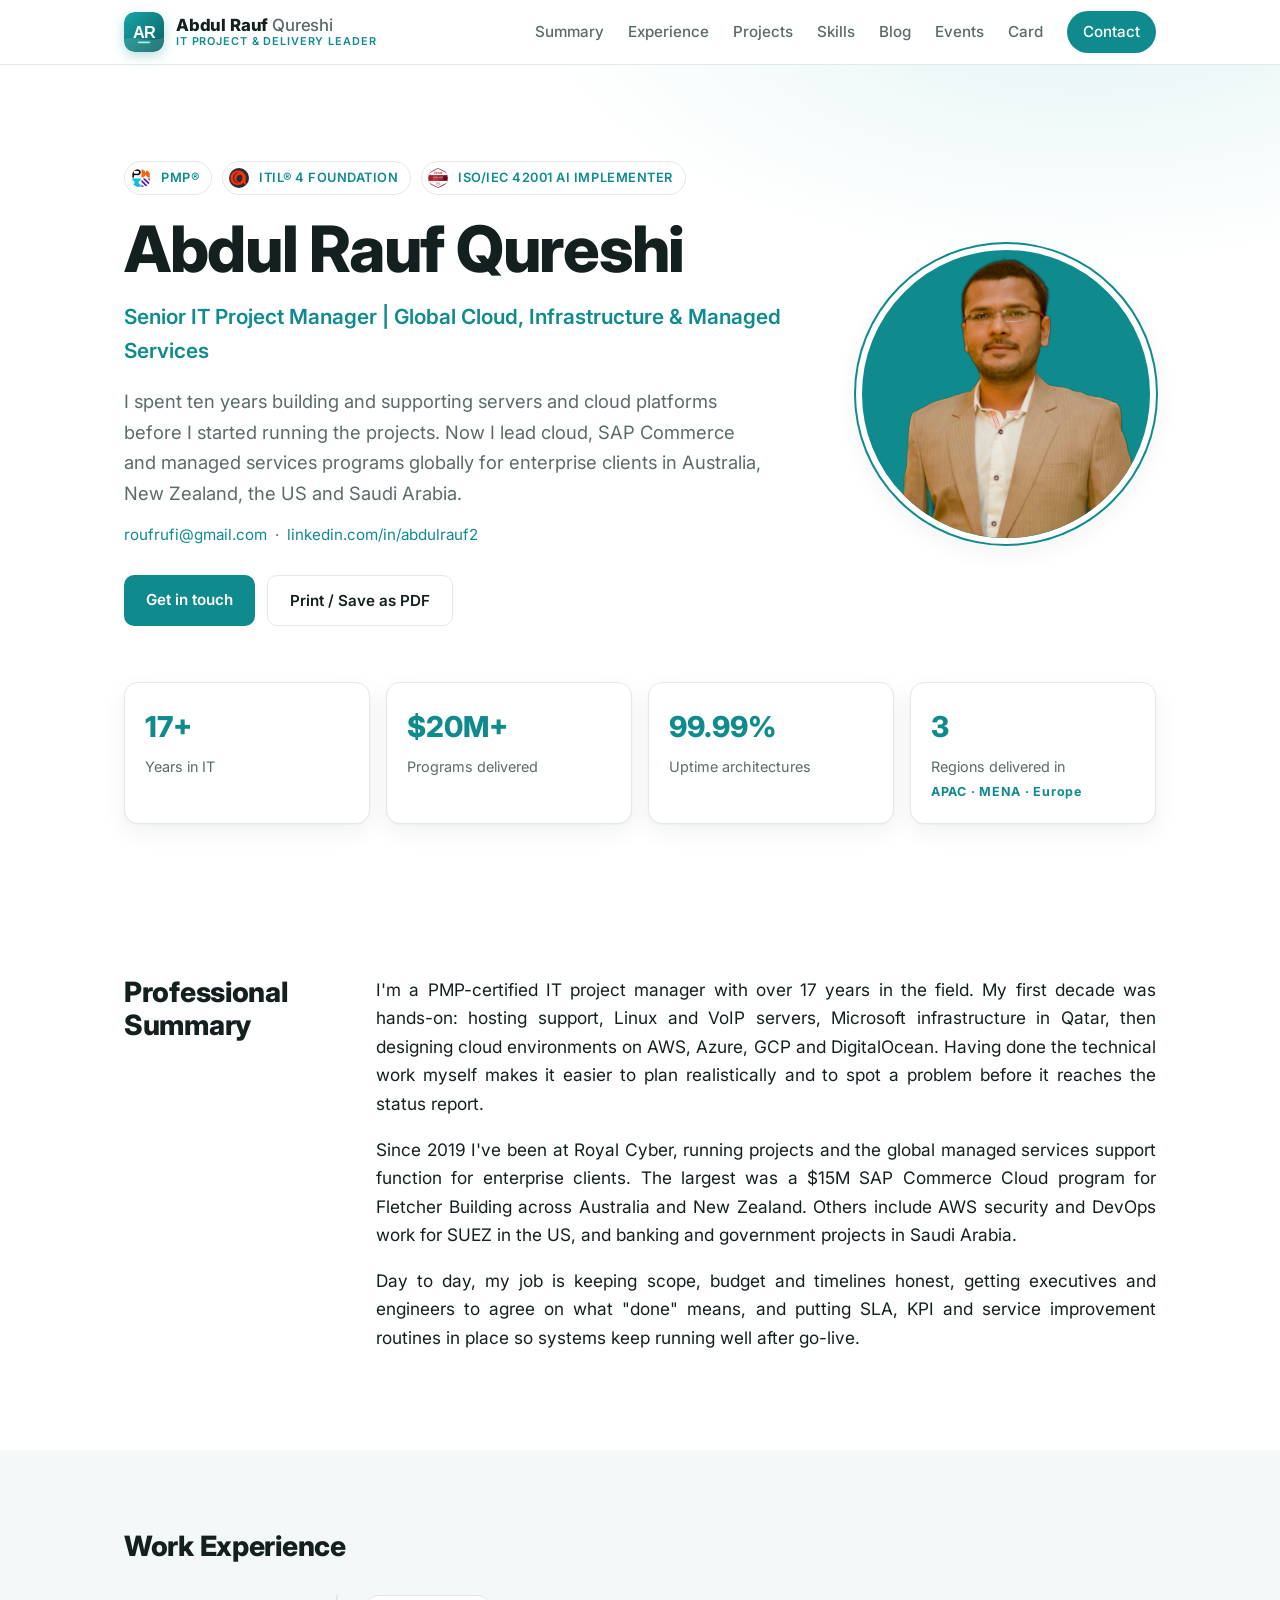
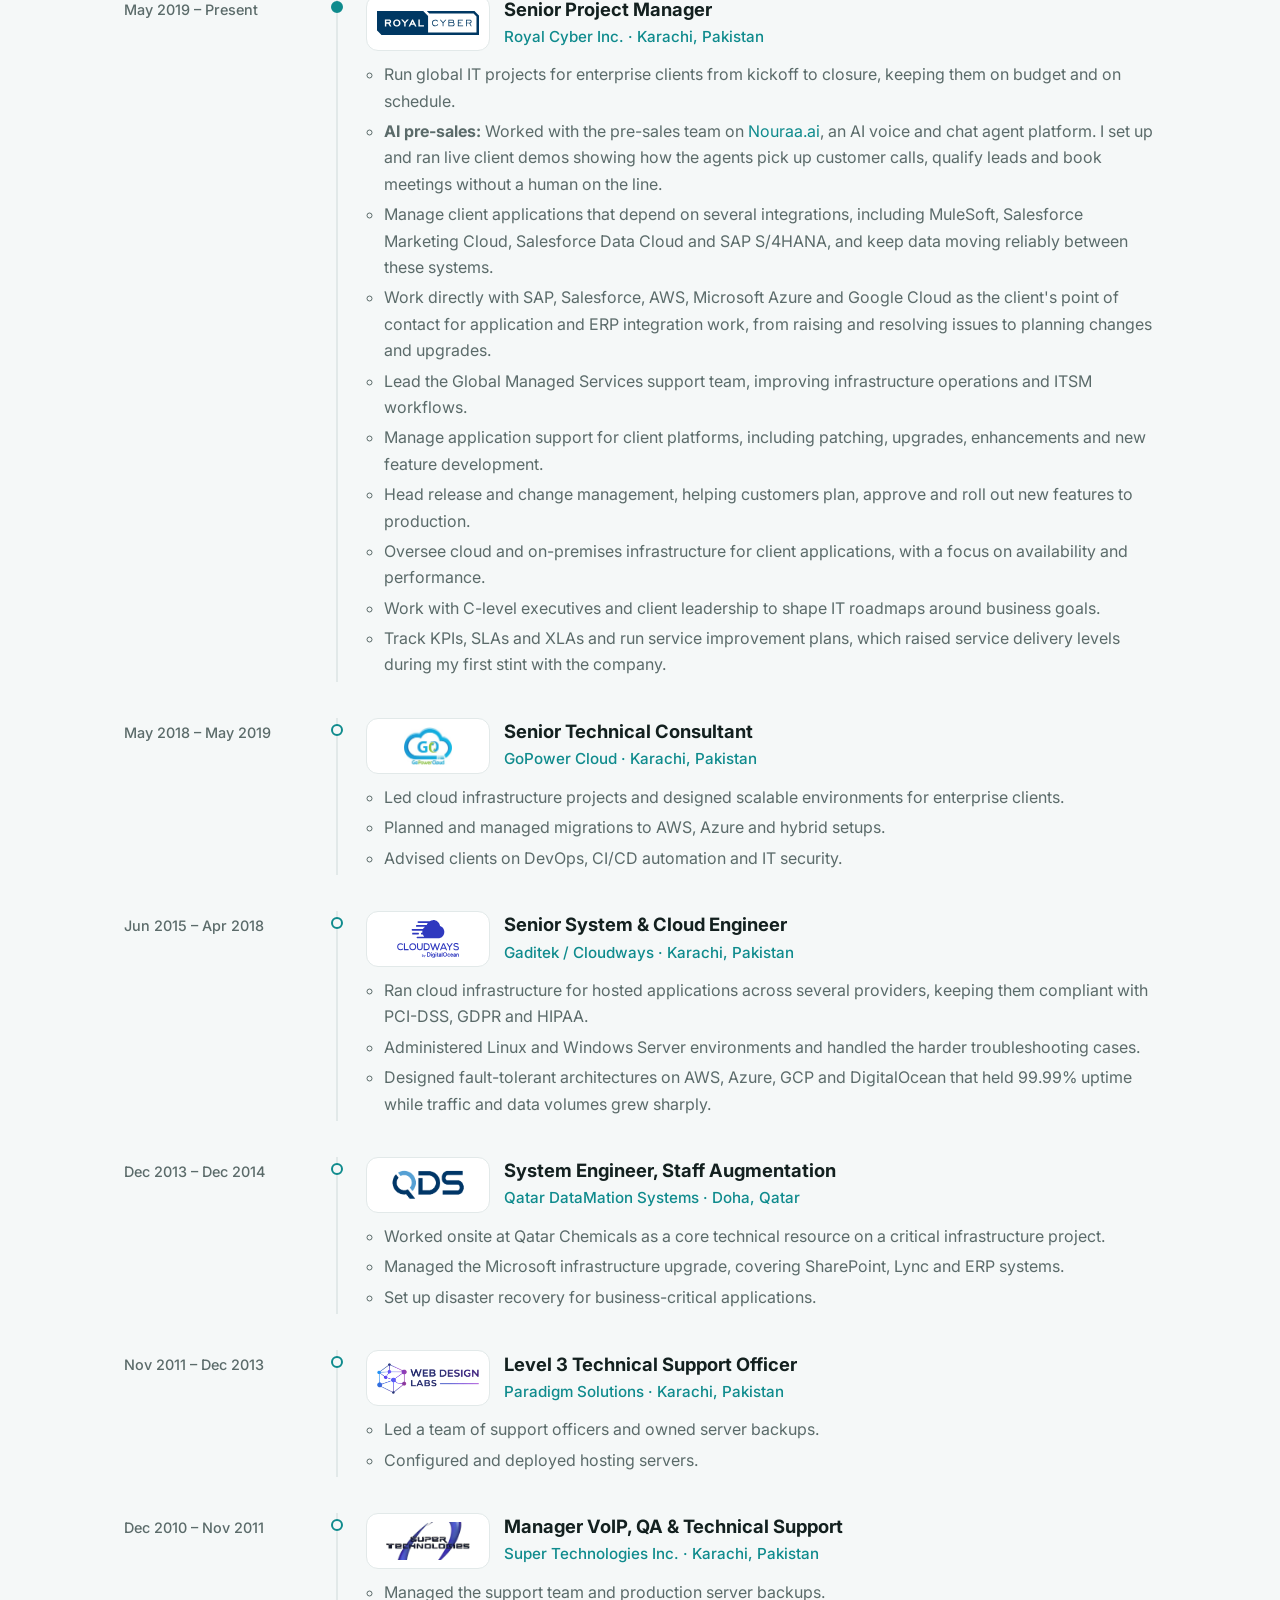
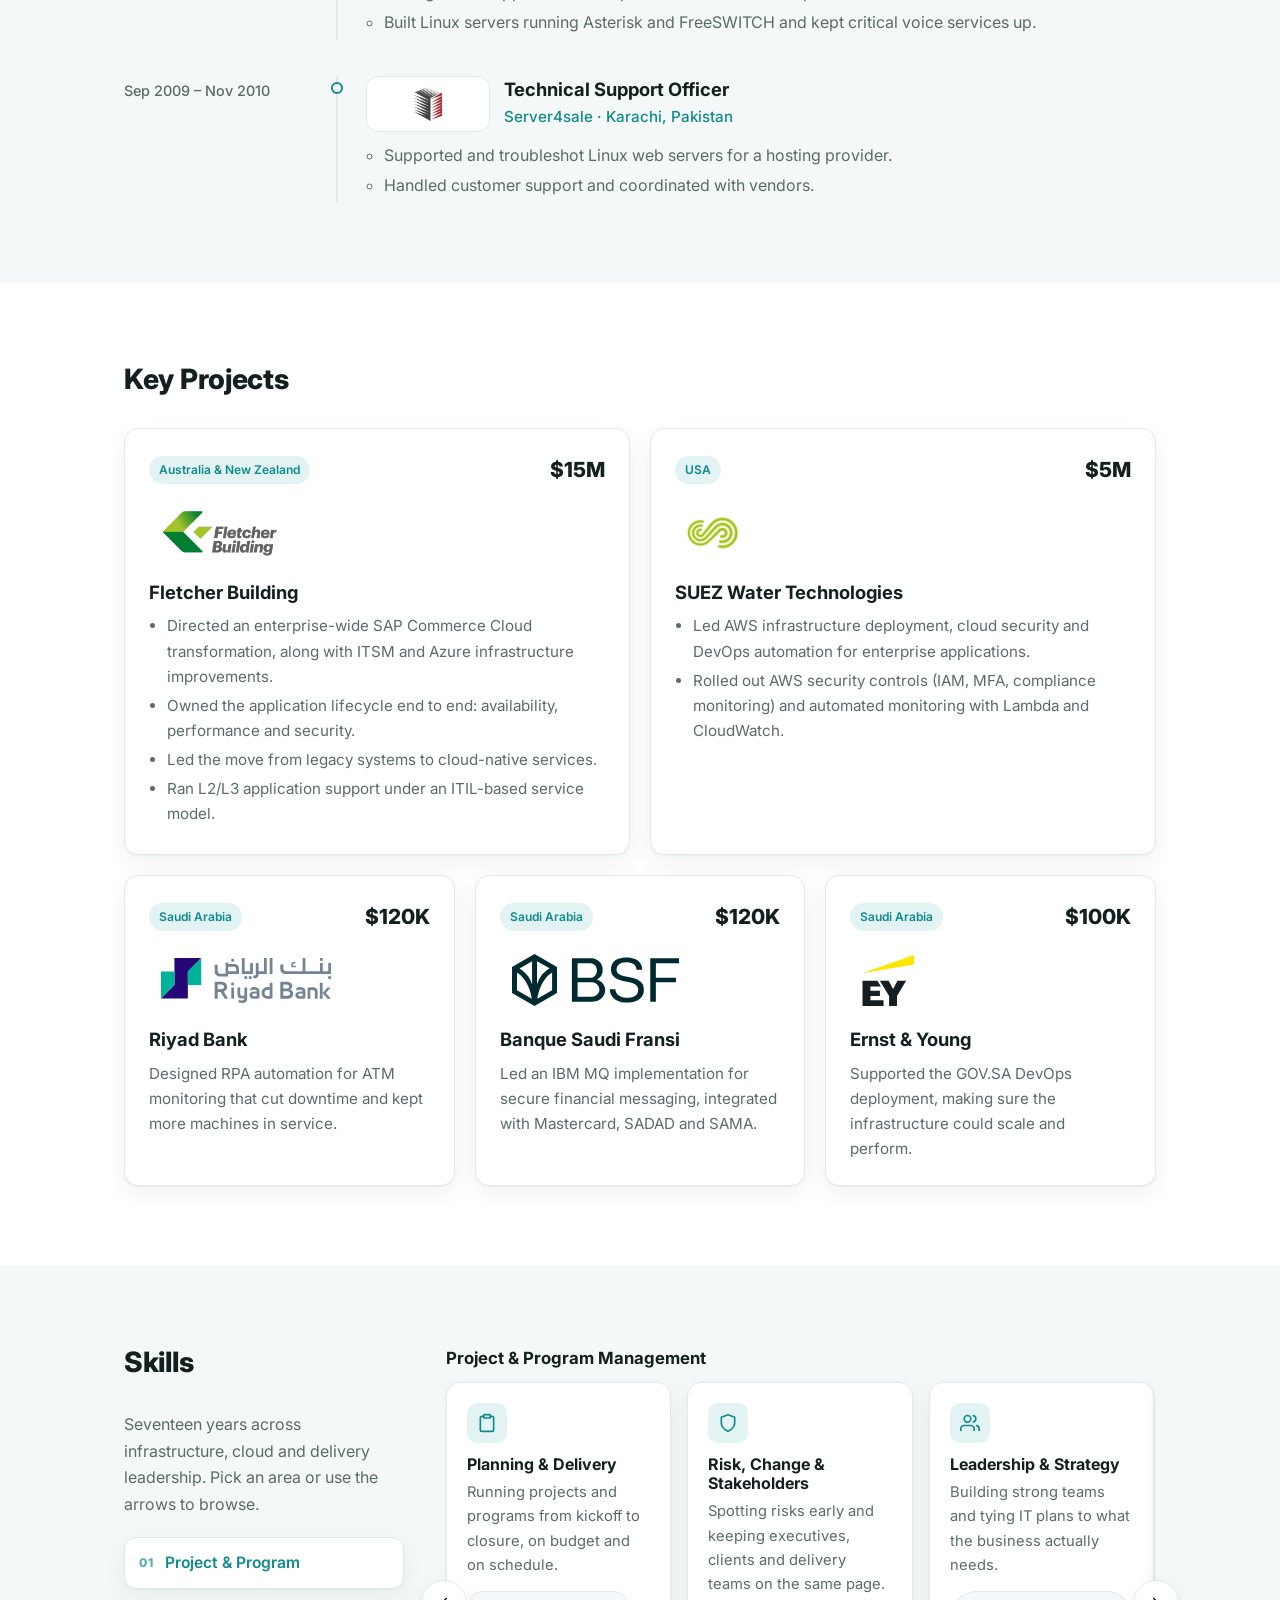
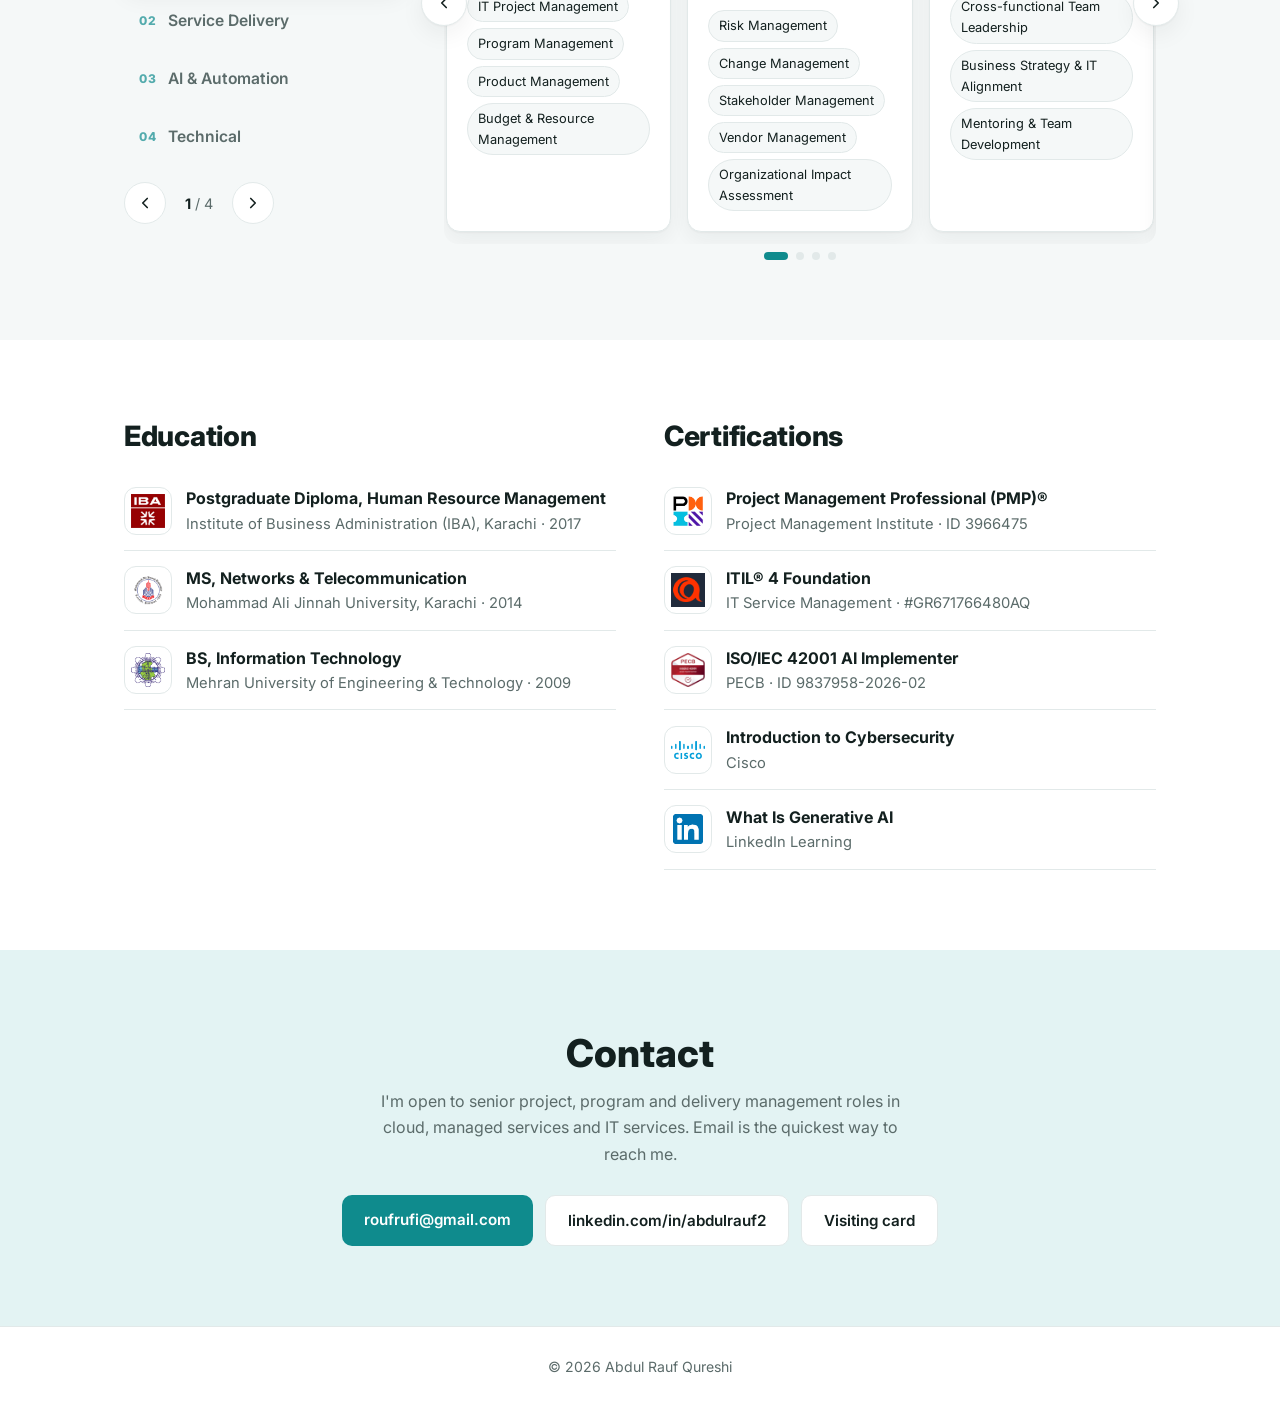
==== commit 4d9c79c4: "Add side arrows to the skills carousel (desktop) Co-Authored-By: Claude Opus 5.5 <noreply@anthropic." ====
--- a/index.html
+++ b/index.html
@@ -325,6 +325,8 @@
             </div>
           </div>
           <div class="carousel" aria-roledescription="carousel" aria-label="Skills">
+            <button type="button" class="carousel-arrow carousel-side prev" data-dir="-1" aria-label="Previous skill area"><svg viewBox="0 0 24 24" fill="none" stroke="currentColor" stroke-width="2.2" stroke-linecap="round" stroke-linejoin="round" aria-hidden="true"><polyline points="15 18 9 12 15 6"/></svg></button>
+            <button type="button" class="carousel-arrow carousel-side next" data-dir="1" aria-label="Next skill area"><svg viewBox="0 0 24 24" fill="none" stroke="currentColor" stroke-width="2.2" stroke-linecap="round" stroke-linejoin="round" aria-hidden="true"><polyline points="9 18 15 12 9 6"/></svg></button>
             <div class="carousel-track" tabindex="0">
           <section class="carousel-slide" id="skills-pm" role="tabpanel" aria-labelledby="tab-skills-pm" aria-roledescription="slide" aria-label="1 of 4">
             <h3 class="sub-title first">Project &amp; Program Management</h3>
--- a/styles.css
+++ b/styles.css
@@ -597,3 +597,22 @@
   .carousel-track { display: block; overflow: visible; height: auto !important; }
   .carousel-slide { padding: 0; }
 }
+
+/* Side arrows on the skills carousel */
+.carousel { position: relative; }
+.carousel-side {
+  position: absolute; top: 50%; z-index: 2; transform: translateY(-50%);
+  width: 46px; height: 46px; box-shadow: var(--shadow);
+  background: var(--surface);
+}
+.carousel-side.prev { left: -23px; }
+.carousel-side.next { right: -23px; }
+.carousel-side:hover { background: var(--accent); border-color: var(--accent); color: #fff; }
+@media (max-width: 1240px) {
+  .carousel-side.prev { left: -12px; }
+  .carousel-side.next { right: -12px; }
+}
+@media (max-width: 860px) {
+  .carousel-side { display: none; }
+}
+@media print { .carousel-side { display: none !important; } }
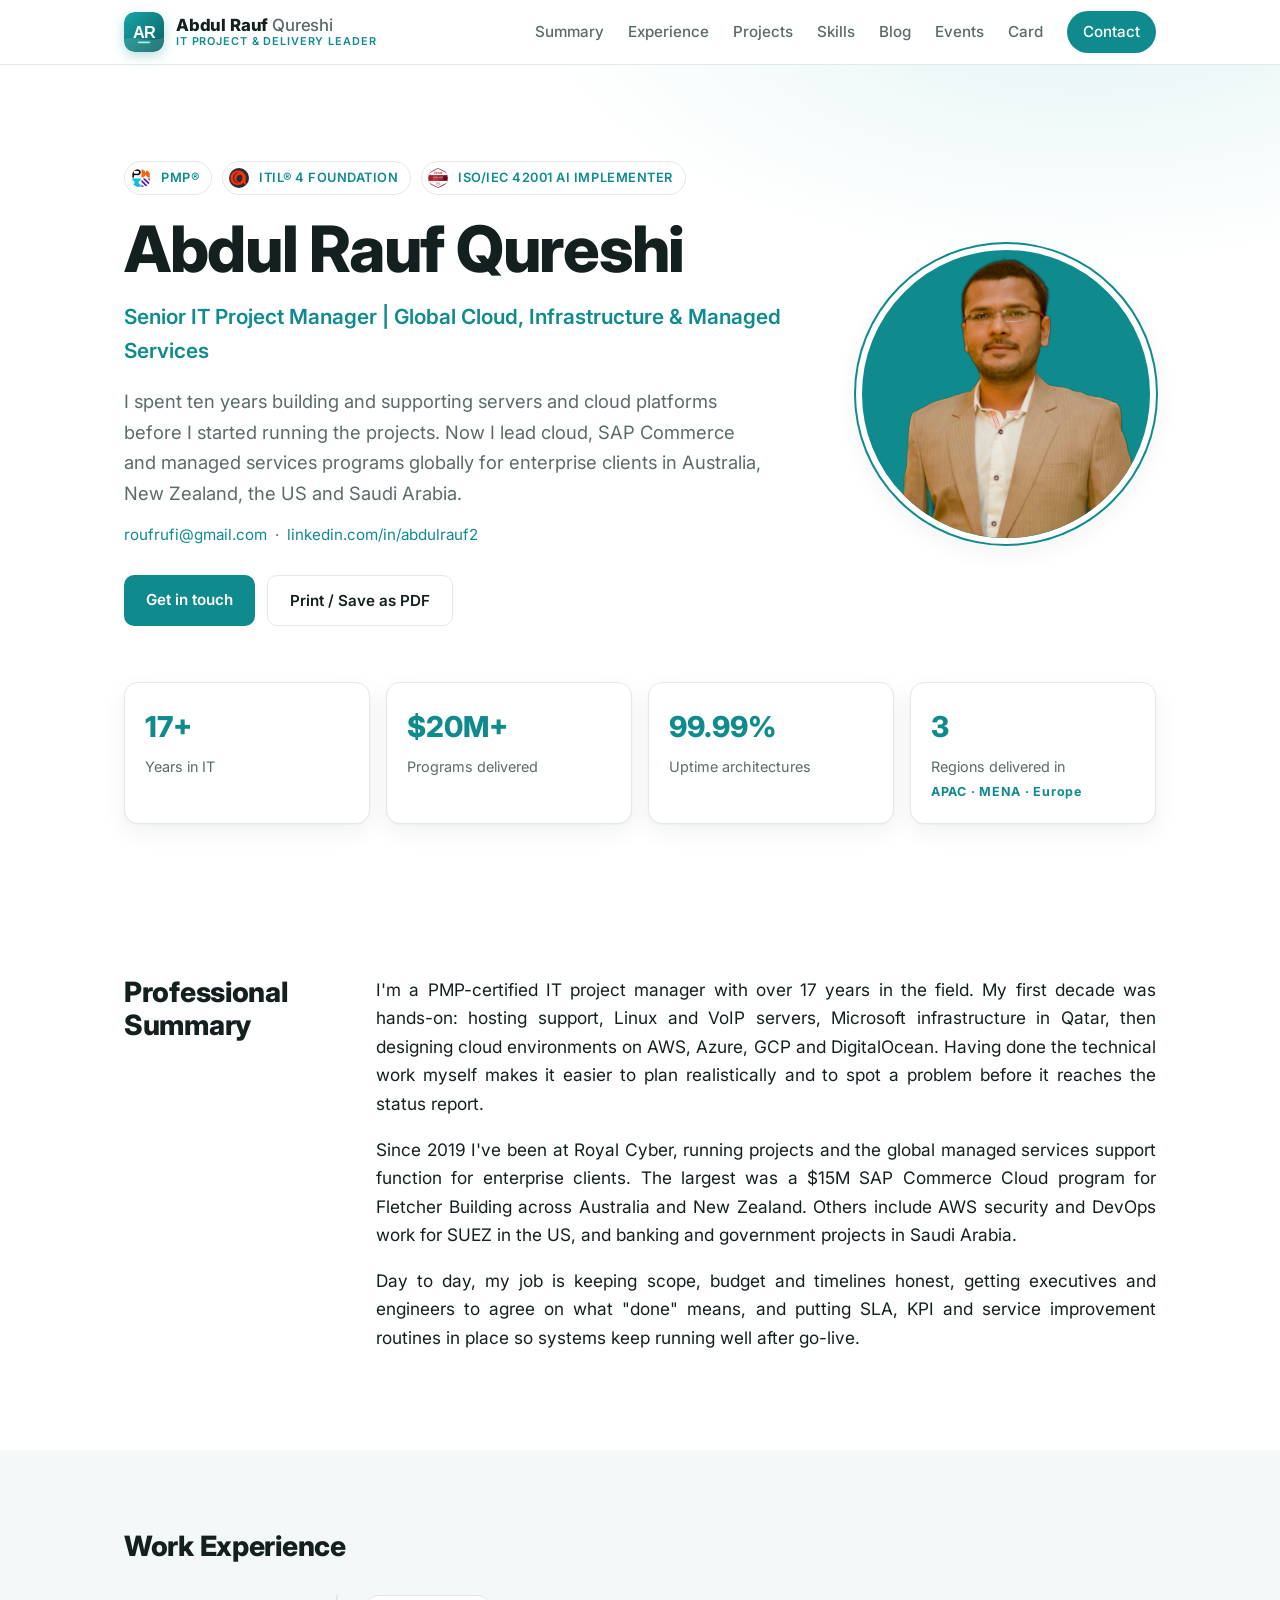
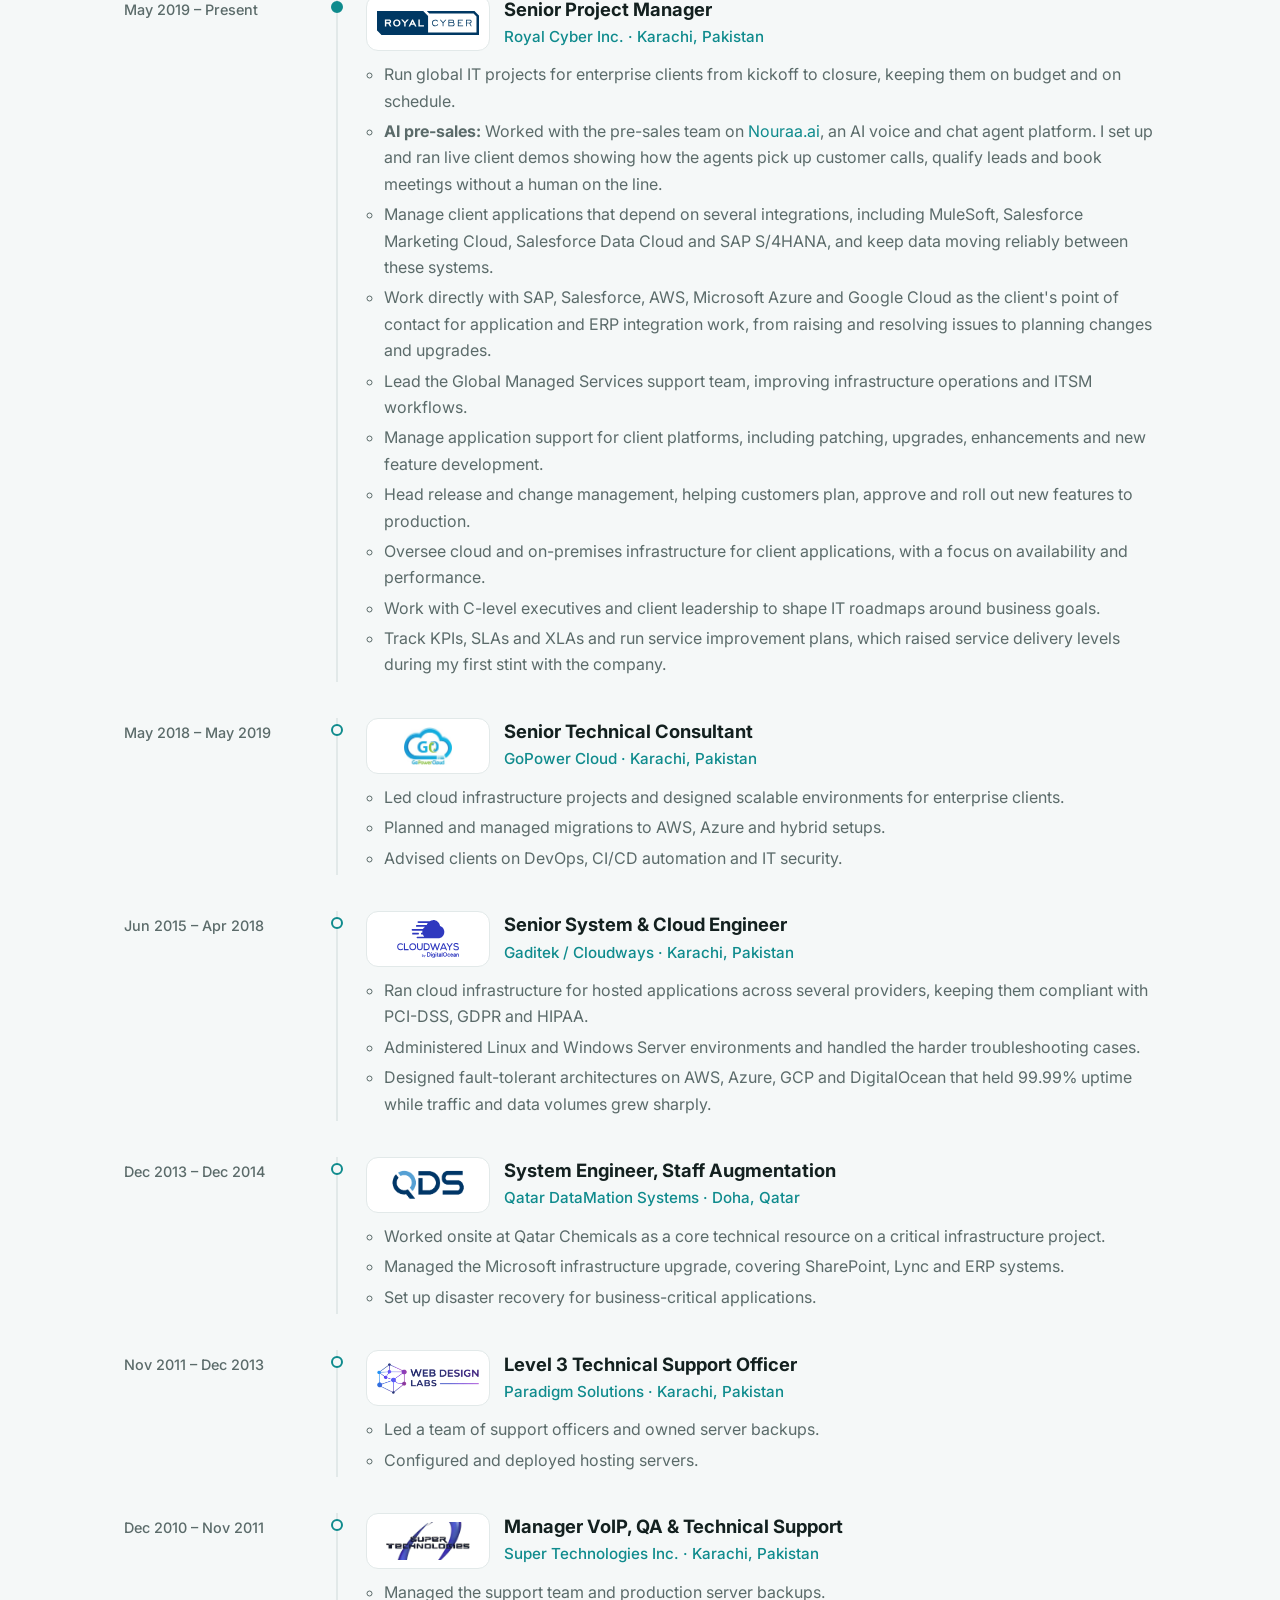
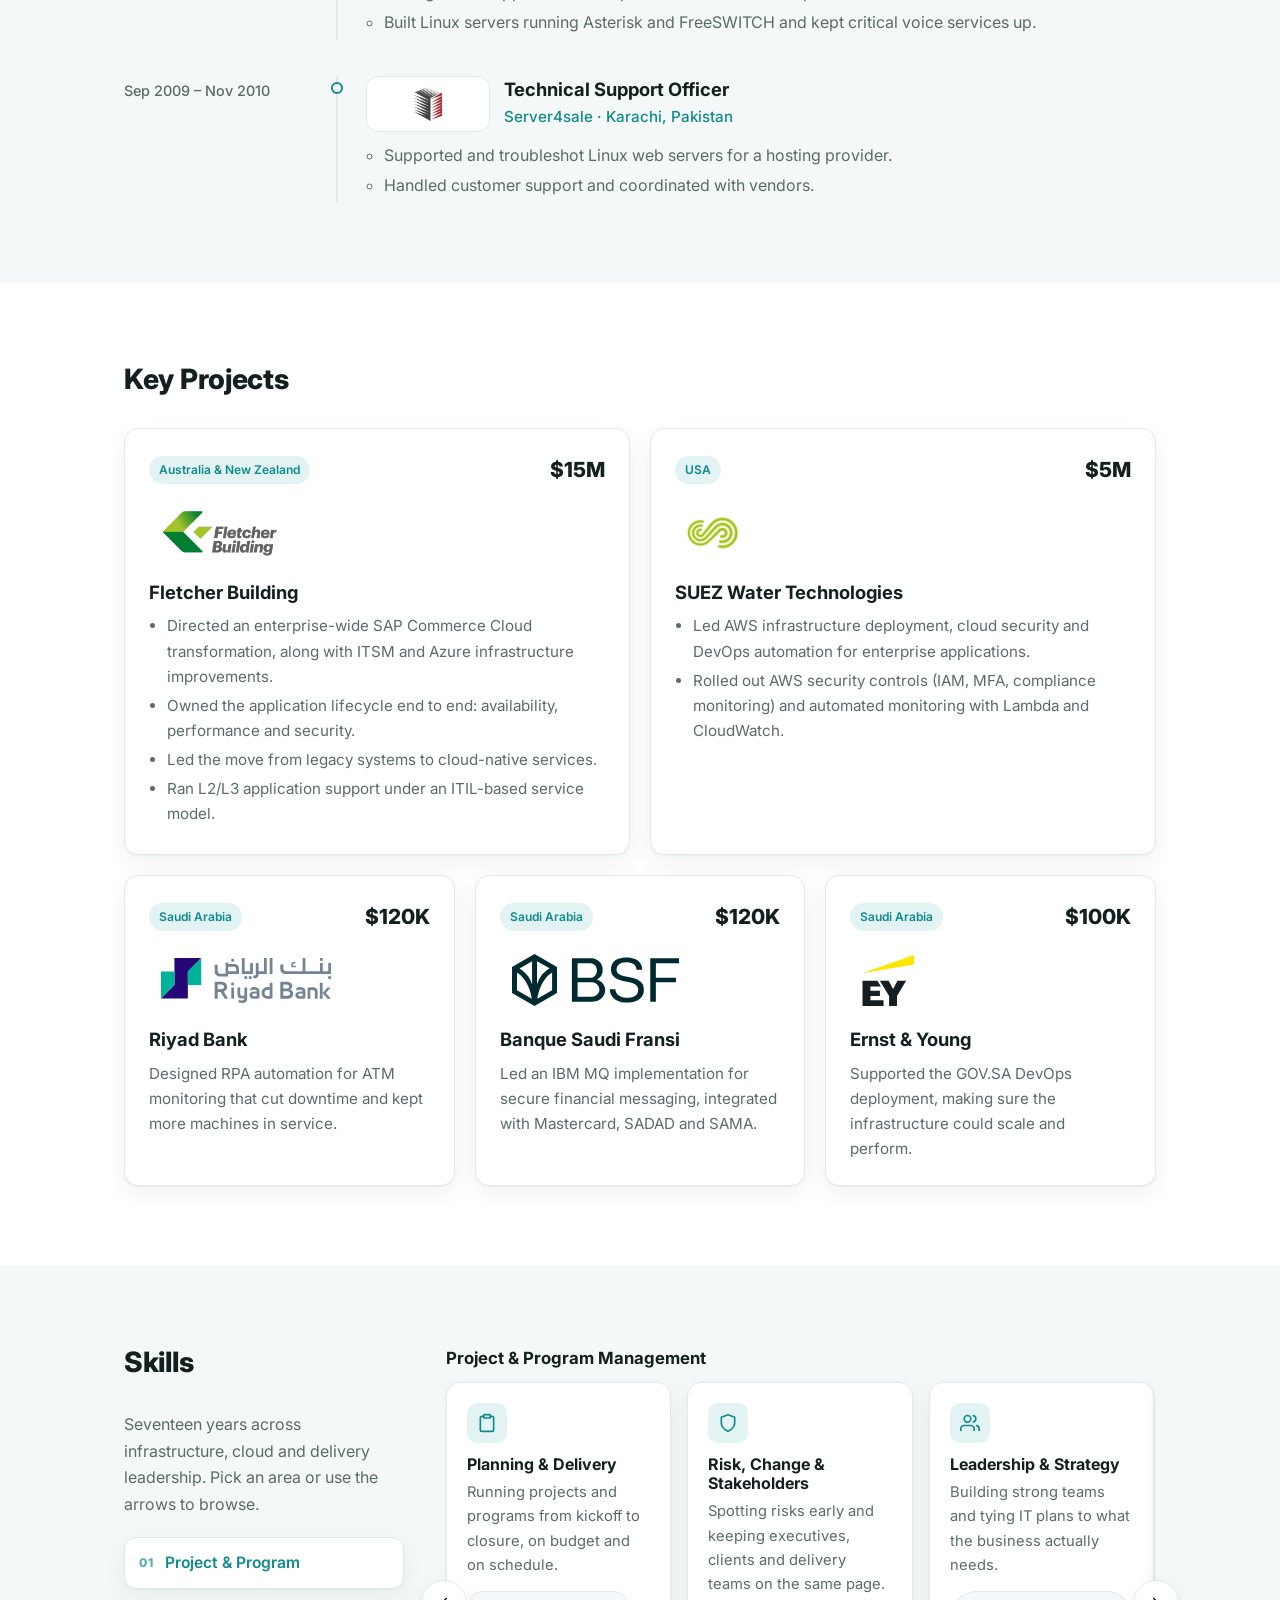
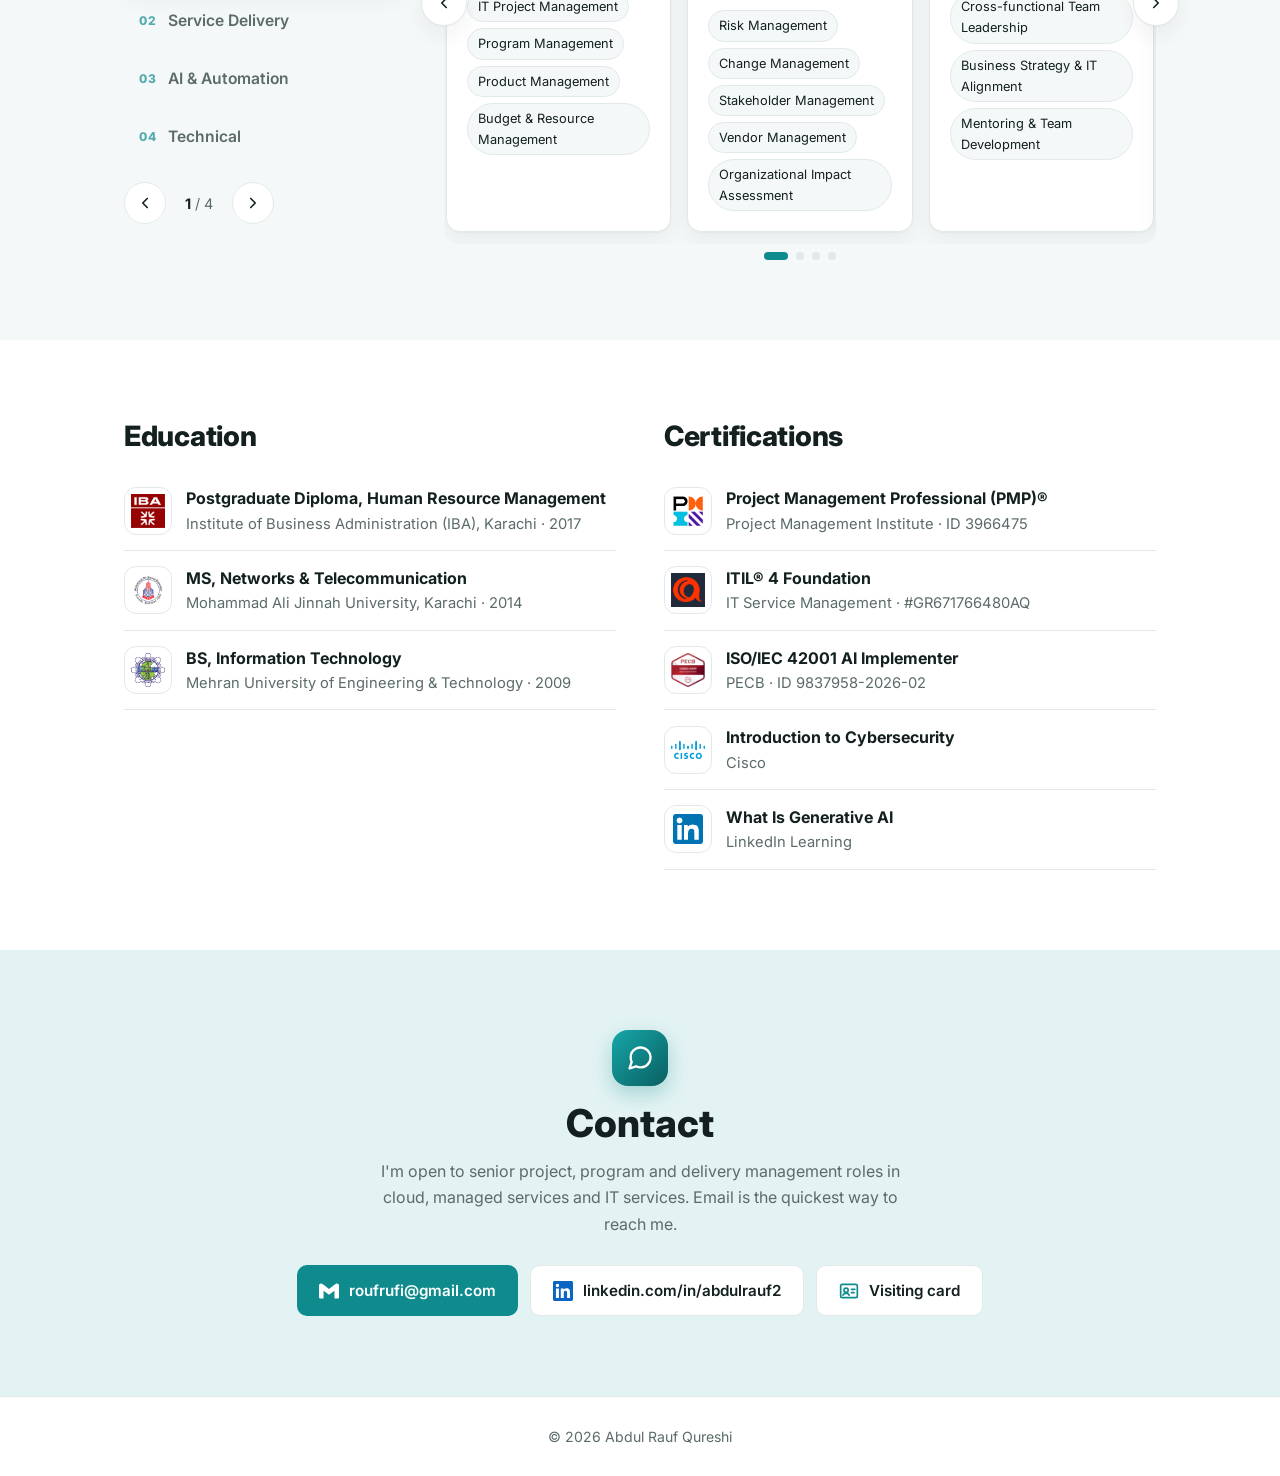
==== commit 9d42c7b8: "Add icons to Contact section (Gmail, LinkedIn, visiting card) Also darkens primary button text in da" ====
--- a/index.html
+++ b/index.html
@@ -446,12 +446,13 @@
     <!-- Contact -->
     <section id="contact" class="section contact">
       <div class="container contact-inner">
+        <span class="contact-badge" aria-hidden="true"><svg viewBox="0 0 24 24" fill="none" stroke="currentColor" stroke-width="2" stroke-linecap="round" stroke-linejoin="round"><path d="M21 11.5a8.4 8.4 0 0 1-.9 3.8 8.5 8.5 0 0 1-7.6 4.7 8.4 8.4 0 0 1-3.8-.9L3 21l1.9-5.7a8.4 8.4 0 0 1-.9-3.8 8.5 8.5 0 0 1 4.7-7.6 8.4 8.4 0 0 1 3.8-.9h.5a8.5 8.5 0 0 1 8 8v.5z"/></svg></span>
         <h2>Contact</h2>
         <p>I'm open to senior project, program and delivery management roles in cloud, managed services and IT services. Email is the quickest way to reach me.</p>
         <div class="hero-actions">
-          <a class="btn primary" href="mailto:roufrufi@gmail.com">roufrufi@gmail.com</a>
-          <a class="btn ghost" href="https://www.linkedin.com/in/abdulrauf2/" target="_blank" rel="noopener">linkedin.com/in/abdulrauf2</a>
-          <a class="btn ghost" href="card.html">Visiting card</a>
+          <a class="btn primary btn-with-icon" href="mailto:roufrufi@gmail.com"><svg class="btn-icon" viewBox="0 0 24 24" aria-hidden="true"><path fill="currentColor" d="M24 5.457v13.909c0 .904-.732 1.636-1.636 1.636h-3.819V11.73L12 16.64l-6.545-4.91v9.273H1.636A1.636 1.636 0 0 1 0 19.366V5.457c0-2.023 2.309-3.178 3.927-1.964L5.455 4.64 12 9.548l6.545-4.91 1.528-1.145C21.69 2.28 24 3.434 24 5.457z"/></svg>roufrufi@gmail.com</a>
+          <a class="btn ghost btn-with-icon" href="https://www.linkedin.com/in/abdulrauf2/" target="_blank" rel="noopener"><svg class="btn-icon brand-li" viewBox="0 0 24 24" aria-hidden="true"><path fill="currentColor" d="M20.447 20.452h-3.554v-5.569c0-1.328-.027-3.037-1.852-3.037-1.853 0-2.136 1.445-2.136 2.939v5.667H9.351V9h3.414v1.561h.046c.477-.889 1.637-1.828 3.37-1.828 3.601 0 4.267 2.37 4.267 5.455v6.286zM5.337 7.433a2.062 2.062 0 0 1-2.063-2.065 2.064 2.064 0 1 1 2.063 2.065zm1.782 13.019H3.555V9h3.564v11.452zM22.225 0H1.771C.792 0 0 .774 0 1.729v20.542C0 23.227.792 24 1.771 24h20.451C23.2 24 24 23.227 24 22.271V1.729C24 .774 23.2 0 22.222 0h.003z"/></svg>linkedin.com/in/abdulrauf2</a>
+          <a class="btn ghost btn-with-icon" href="card.html"><svg class="btn-icon brand-card" viewBox="0 0 24 24" fill="none" stroke="currentColor" stroke-width="2" stroke-linecap="round" stroke-linejoin="round" aria-hidden="true"><rect x="2" y="4" width="20" height="16" rx="2"/><circle cx="8.5" cy="11" r="2.5"/><path d="M4.8 17a4 4 0 0 1 7.4 0"/><line x1="15" y1="10" x2="19" y2="10"/><line x1="15" y1="14" x2="18" y2="14"/></svg>Visiting card</a>
         </div>
       </div>
     </section>
--- a/styles.css
+++ b/styles.css
@@ -616,3 +616,20 @@
   .carousel-side { display: none; }
 }
 @media print { .carousel-side { display: none !important; } }
+
+/* Contact icons */
+.contact-badge {
+  display: grid; place-items: center; width: 56px; height: 56px; border-radius: 16px; margin-bottom: 14px;
+  background: linear-gradient(135deg, #16a6a8, #0a5f61); color: #fff;
+  box-shadow: 0 8px 20px rgba(15, 139, 141, .3);
+}
+.contact-badge svg { width: 28px; height: 28px; }
+.btn-with-icon { display: inline-flex; align-items: center; gap: 10px; }
+.btn-icon { width: 20px; height: 20px; flex: none; }
+.btn-icon.brand-li { color: #0a66c2; }
+.btn-icon.brand-card { color: var(--accent); }
+.btn-with-icon:hover .btn-icon.brand-card { color: inherit; }
+@media print { .contact-badge, .btn-icon { display: none !important; } }
+@media (prefers-color-scheme: dark) {
+  .btn.primary, .btn.primary:hover, .nav nav a.nav-cta, .nav nav a.nav-cta:hover { color: #062b2c; }
+}
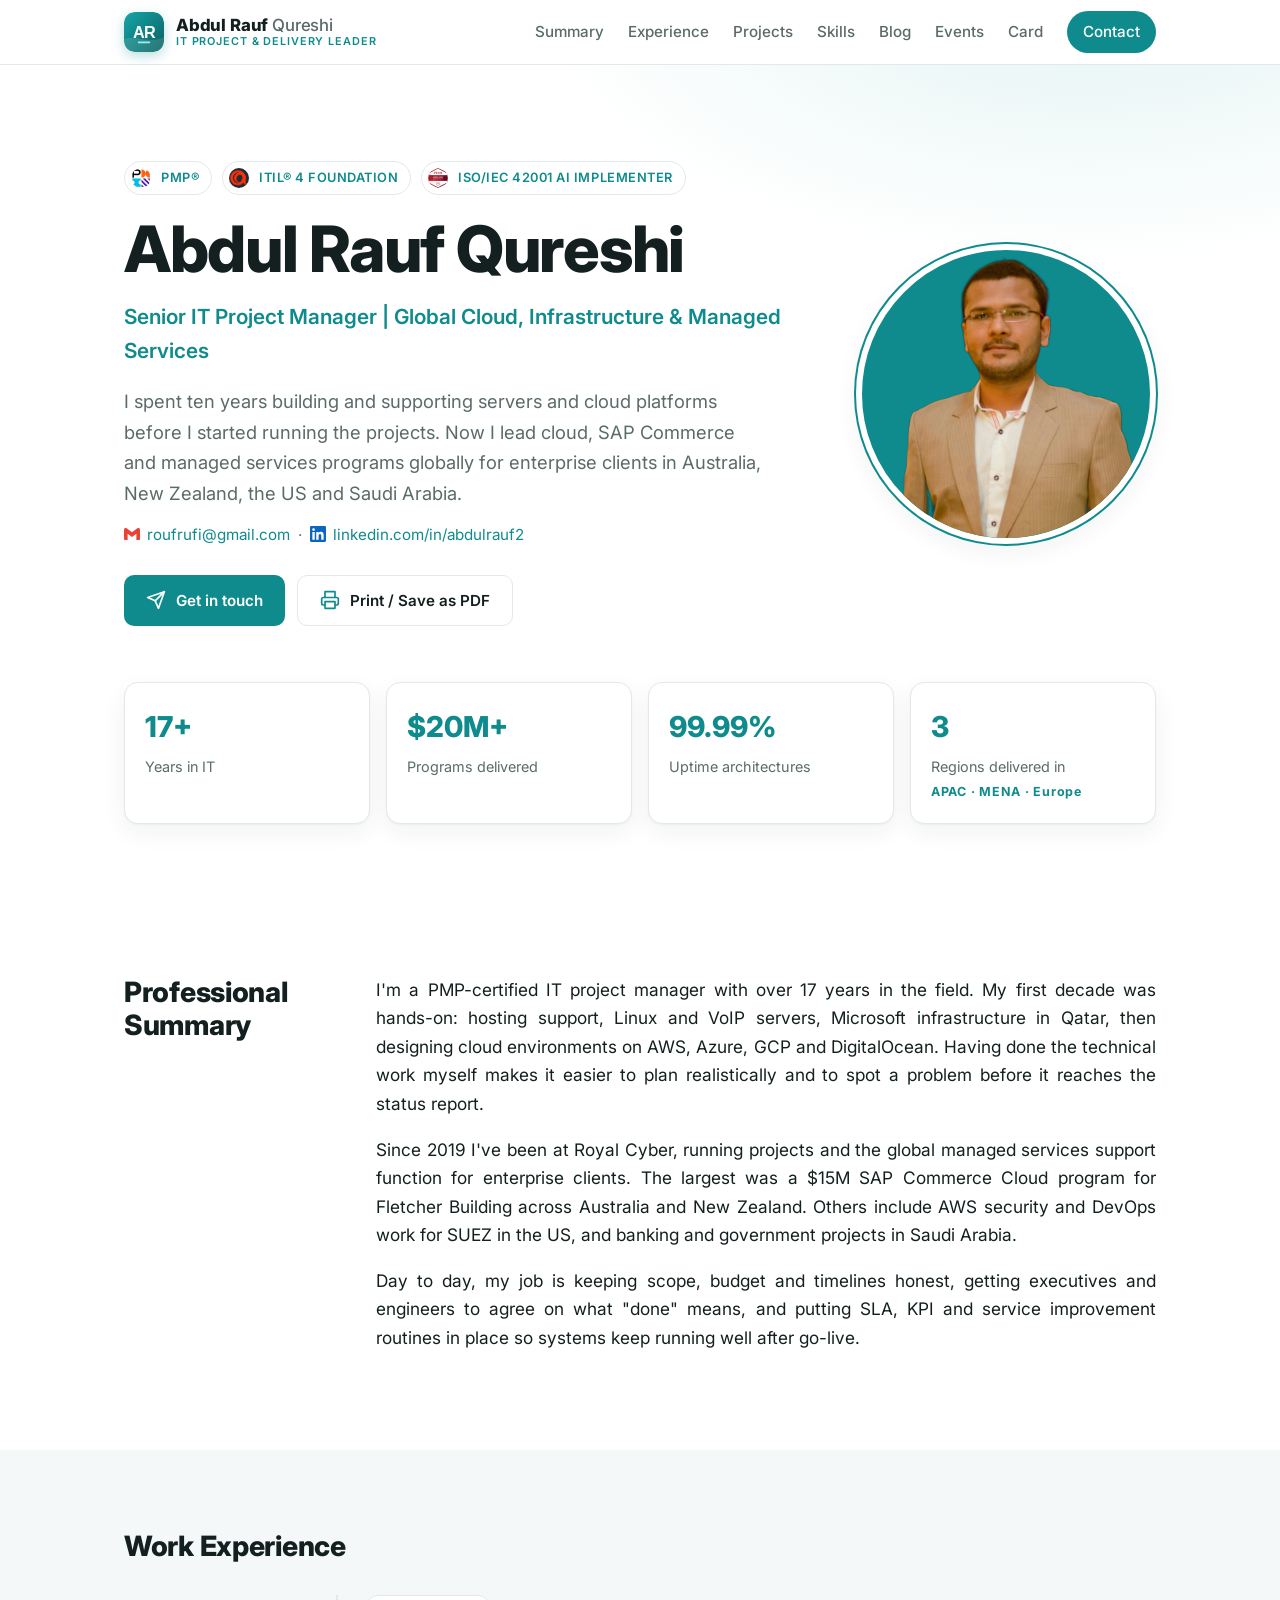
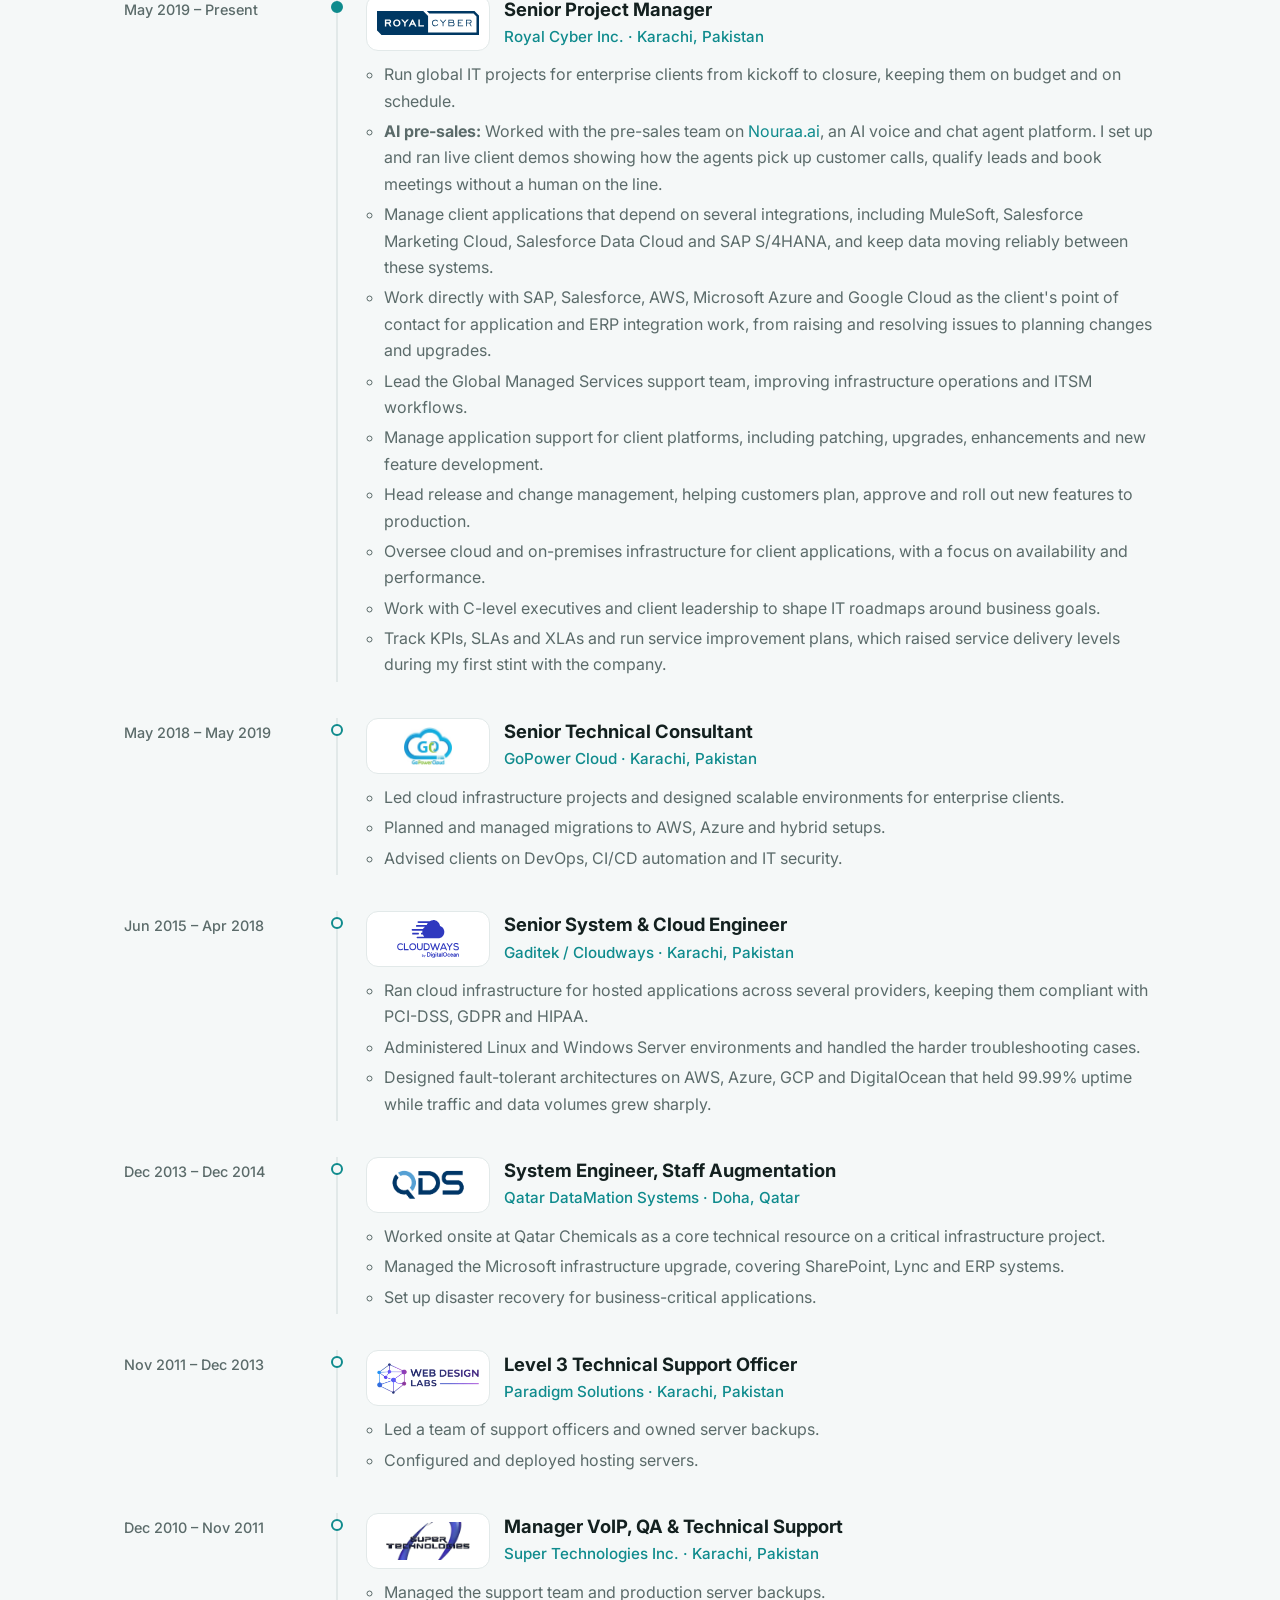
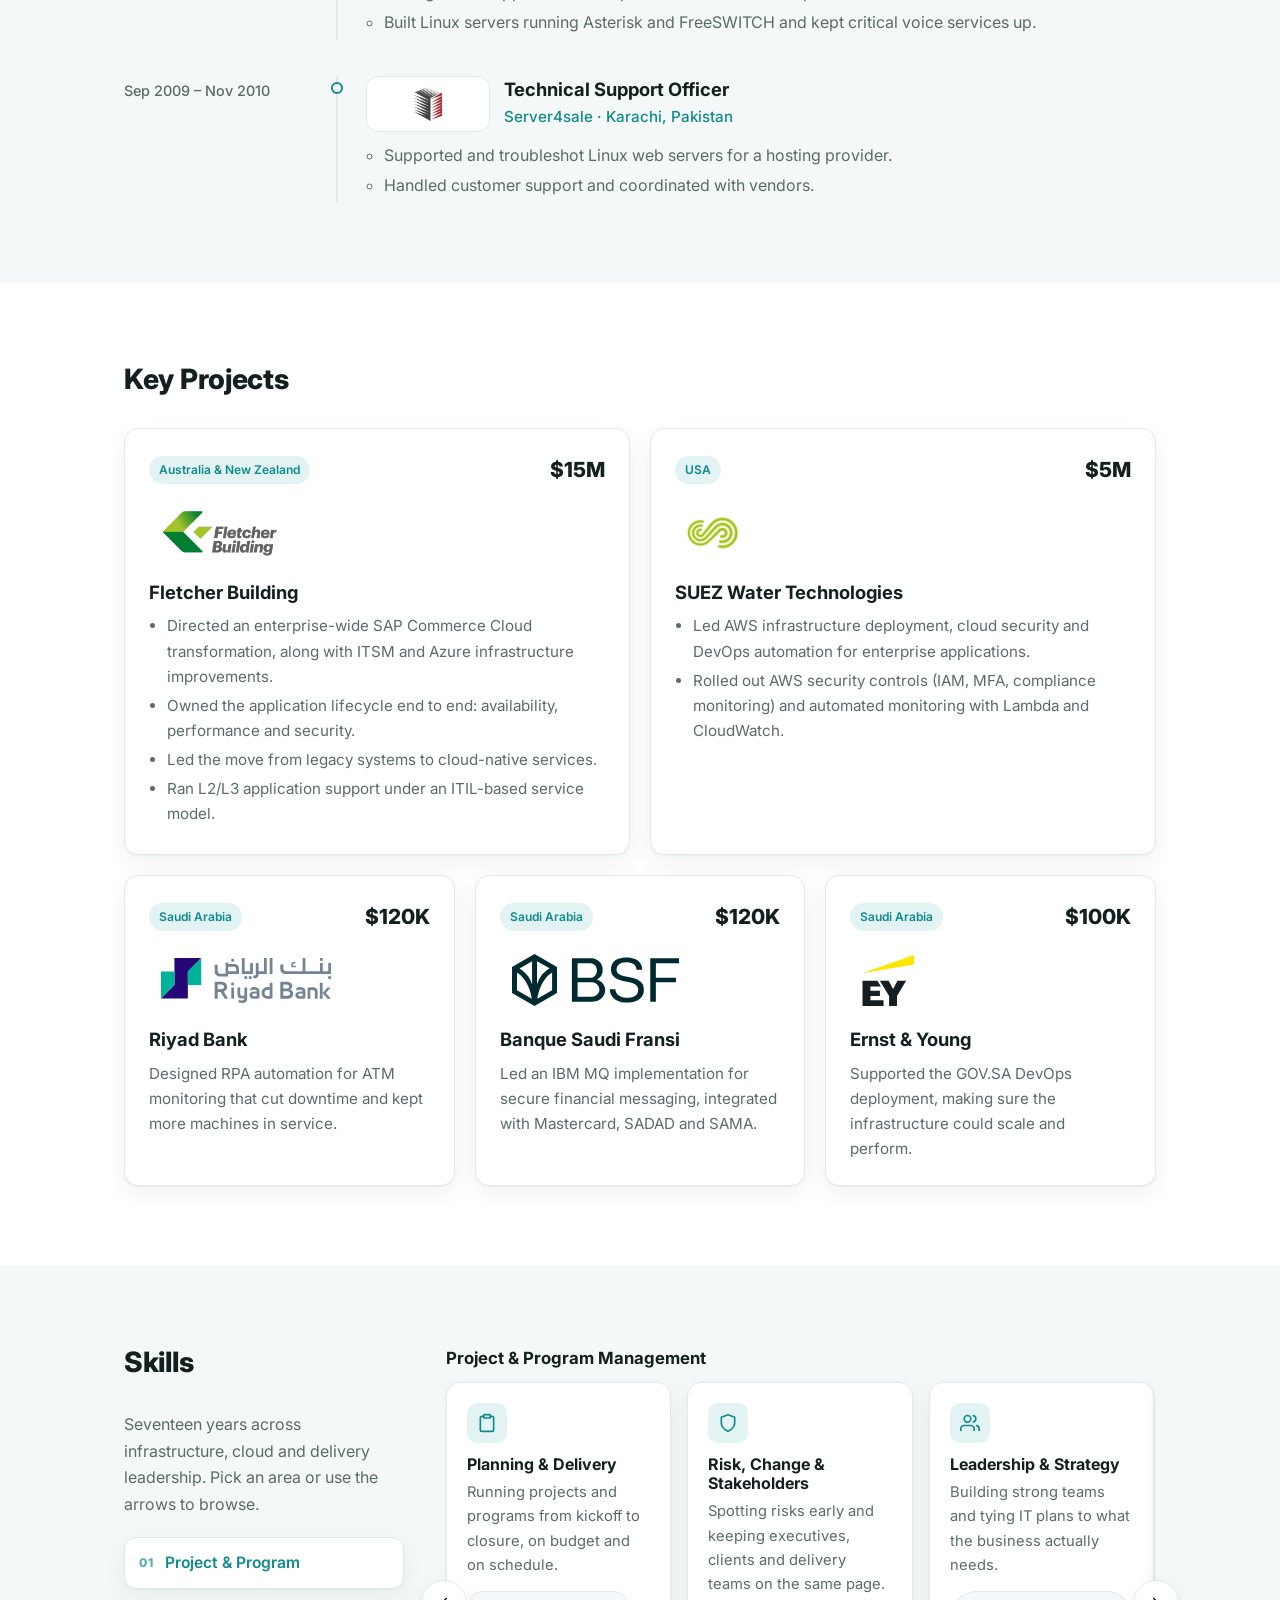
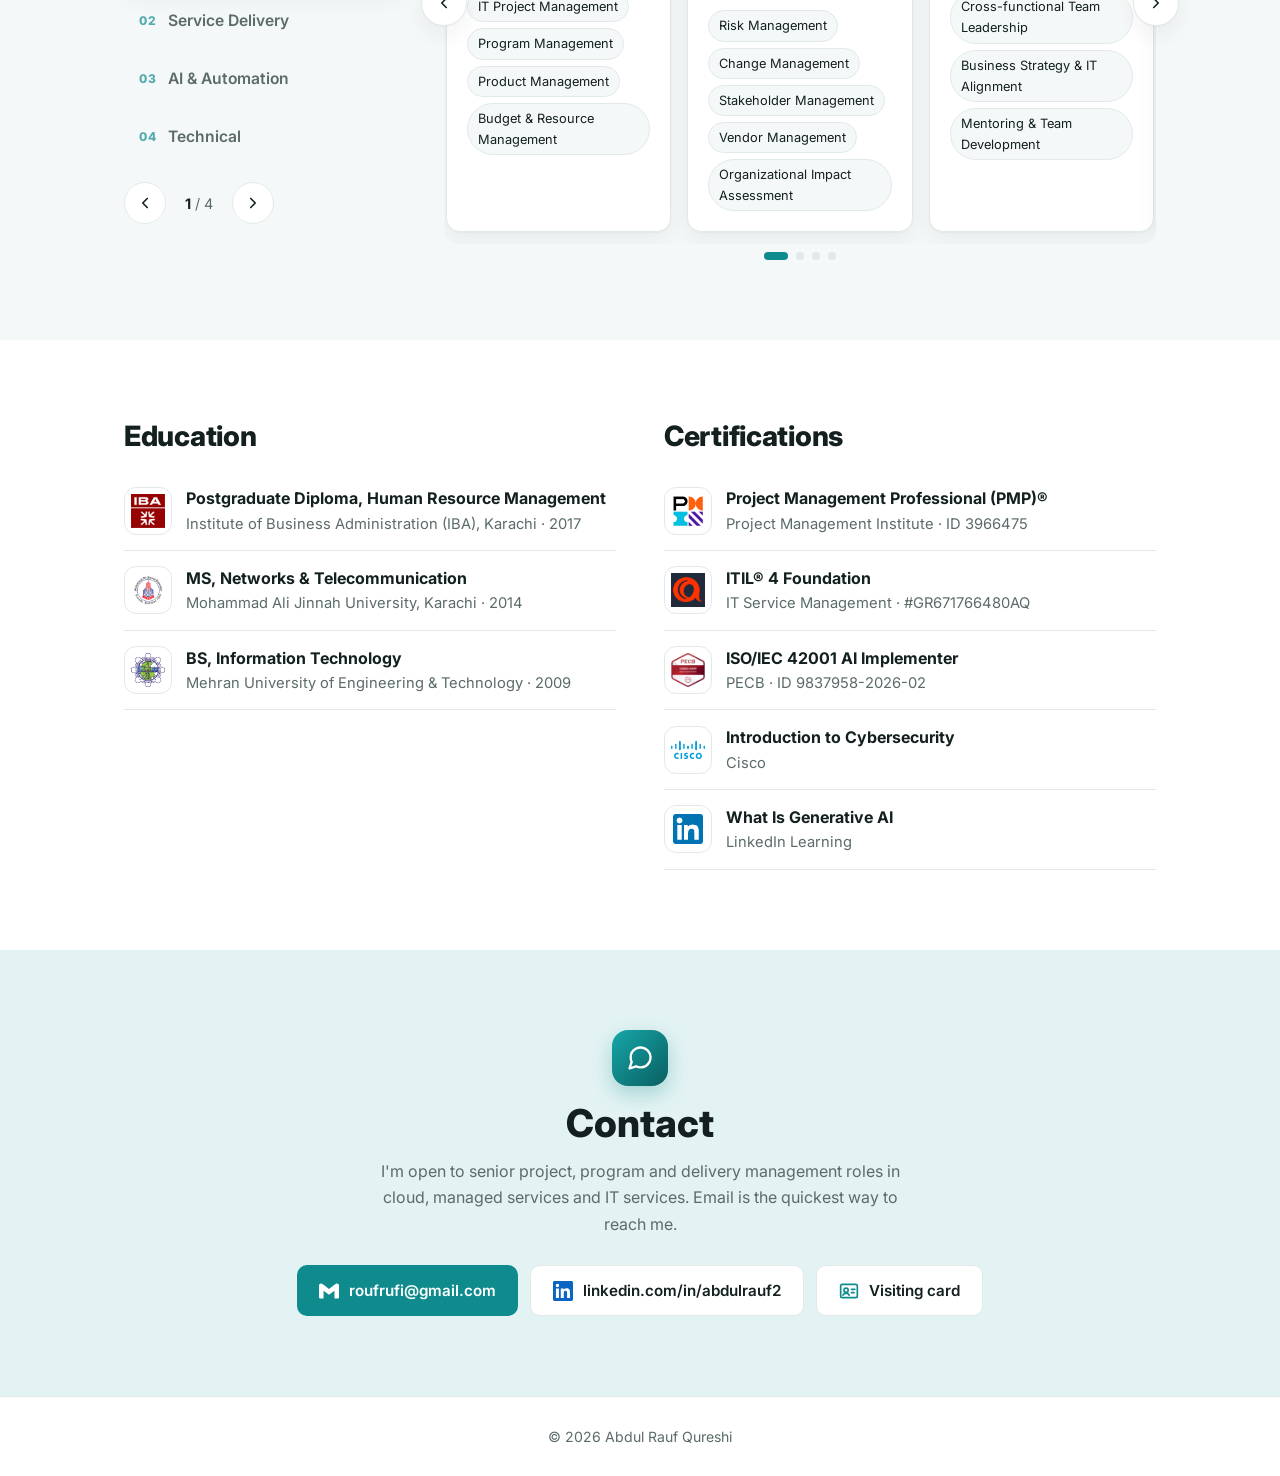
==== commit a368036c: "Add icons to hero contact links and buttons Co-Authored-By: Claude Opus 5.5 <noreply@anthropic.com>" ====
--- a/index.html
+++ b/index.html
@@ -79,13 +79,13 @@
             <p class="role">Senior IT Project Manager | Global Cloud, Infrastructure &amp; Managed Services</p>
             <p class="lead">I spent ten years building and supporting servers and cloud platforms before I started running the projects. Now I lead cloud, SAP Commerce and managed services programs globally for enterprise clients in Australia, New Zealand, the US and Saudi Arabia.</p>
             <p class="contact-line">
-              <a href="mailto:roufrufi@gmail.com">roufrufi@gmail.com</a>
+              <a class="icon-link" href="mailto:roufrufi@gmail.com"><svg class="link-icon brand-gmail" viewBox="0 0 24 24" aria-hidden="true"><path fill="currentColor" d="M24 5.457v13.909c0 .904-.732 1.636-1.636 1.636h-3.819V11.73L12 16.64l-6.545-4.91v9.273H1.636A1.636 1.636 0 0 1 0 19.366V5.457c0-2.023 2.309-3.178 3.927-1.964L5.455 4.64 12 9.548l6.545-4.91 1.528-1.145C21.69 2.28 24 3.434 24 5.457z"/></svg>roufrufi@gmail.com</a>
               <span aria-hidden="true">·</span>
-              <a href="https://www.linkedin.com/in/abdulrauf2/" target="_blank" rel="noopener">linkedin.com/in/abdulrauf2</a>
+              <a class="icon-link" href="https://www.linkedin.com/in/abdulrauf2/" target="_blank" rel="noopener"><svg class="link-icon brand-li" viewBox="0 0 24 24" aria-hidden="true"><path fill="currentColor" d="M20.447 20.452h-3.554v-5.569c0-1.328-.027-3.037-1.852-3.037-1.853 0-2.136 1.445-2.136 2.939v5.667H9.351V9h3.414v1.561h.046c.477-.889 1.637-1.828 3.37-1.828 3.601 0 4.267 2.37 4.267 5.455v6.286zM5.337 7.433a2.062 2.062 0 0 1-2.063-2.065 2.064 2.064 0 1 1 2.063 2.065zm1.782 13.019H3.555V9h3.564v11.452zM22.225 0H1.771C.792 0 0 .774 0 1.729v20.542C0 23.227.792 24 1.771 24h20.451C23.2 24 24 23.227 24 22.271V1.729C24 .774 23.2 0 22.222 0h.003z"/></svg>linkedin.com/in/abdulrauf2</a>
             </p>
             <div class="hero-actions">
-              <a class="btn primary" href="mailto:roufrufi@gmail.com">Get in touch</a>
-              <a class="btn ghost" href="#" onclick="window.print(); return false;">Print / Save as PDF</a>
+              <a class="btn primary btn-with-icon" href="mailto:roufrufi@gmail.com"><svg class="btn-icon" viewBox="0 0 24 24" fill="none" stroke="currentColor" stroke-width="2" stroke-linecap="round" stroke-linejoin="round" aria-hidden="true"><line x1="22" y1="2" x2="11" y2="13"/><polygon points="22 2 15 22 11 13 2 9 22 2"/></svg>Get in touch</a>
+              <a class="btn ghost btn-with-icon" href="#" onclick="window.print(); return false;"><svg class="btn-icon brand-card" viewBox="0 0 24 24" fill="none" stroke="currentColor" stroke-width="2" stroke-linecap="round" stroke-linejoin="round" aria-hidden="true"><polyline points="6 9 6 2 18 2 18 9"/><path d="M6 18H4a2 2 0 0 1-2-2v-5a2 2 0 0 1 2-2h16a2 2 0 0 1 2 2v5a2 2 0 0 1-2 2h-2"/><rect x="6" y="14" width="12" height="8"/></svg>Print / Save as PDF</a>
             </div>
           </div>
           <img class="hero-photo" src="profile.webp" alt="Abdul Rauf Qureshi" width="720" height="720">
--- a/styles.css
+++ b/styles.css
@@ -633,3 +633,8 @@
 @media (prefers-color-scheme: dark) {
   .btn.primary, .btn.primary:hover, .nav nav a.nav-cta, .nav nav a.nav-cta:hover { color: #062b2c; }
 }
+.icon-link { display: inline-flex; align-items: center; gap: 7px; }
+.link-icon { width: 16px; height: 16px; flex: none; }
+.link-icon.brand-gmail { color: #ea4335; }
+.link-icon.brand-li { color: #0a66c2; }
+@media print { .link-icon { display: none !important; } }
